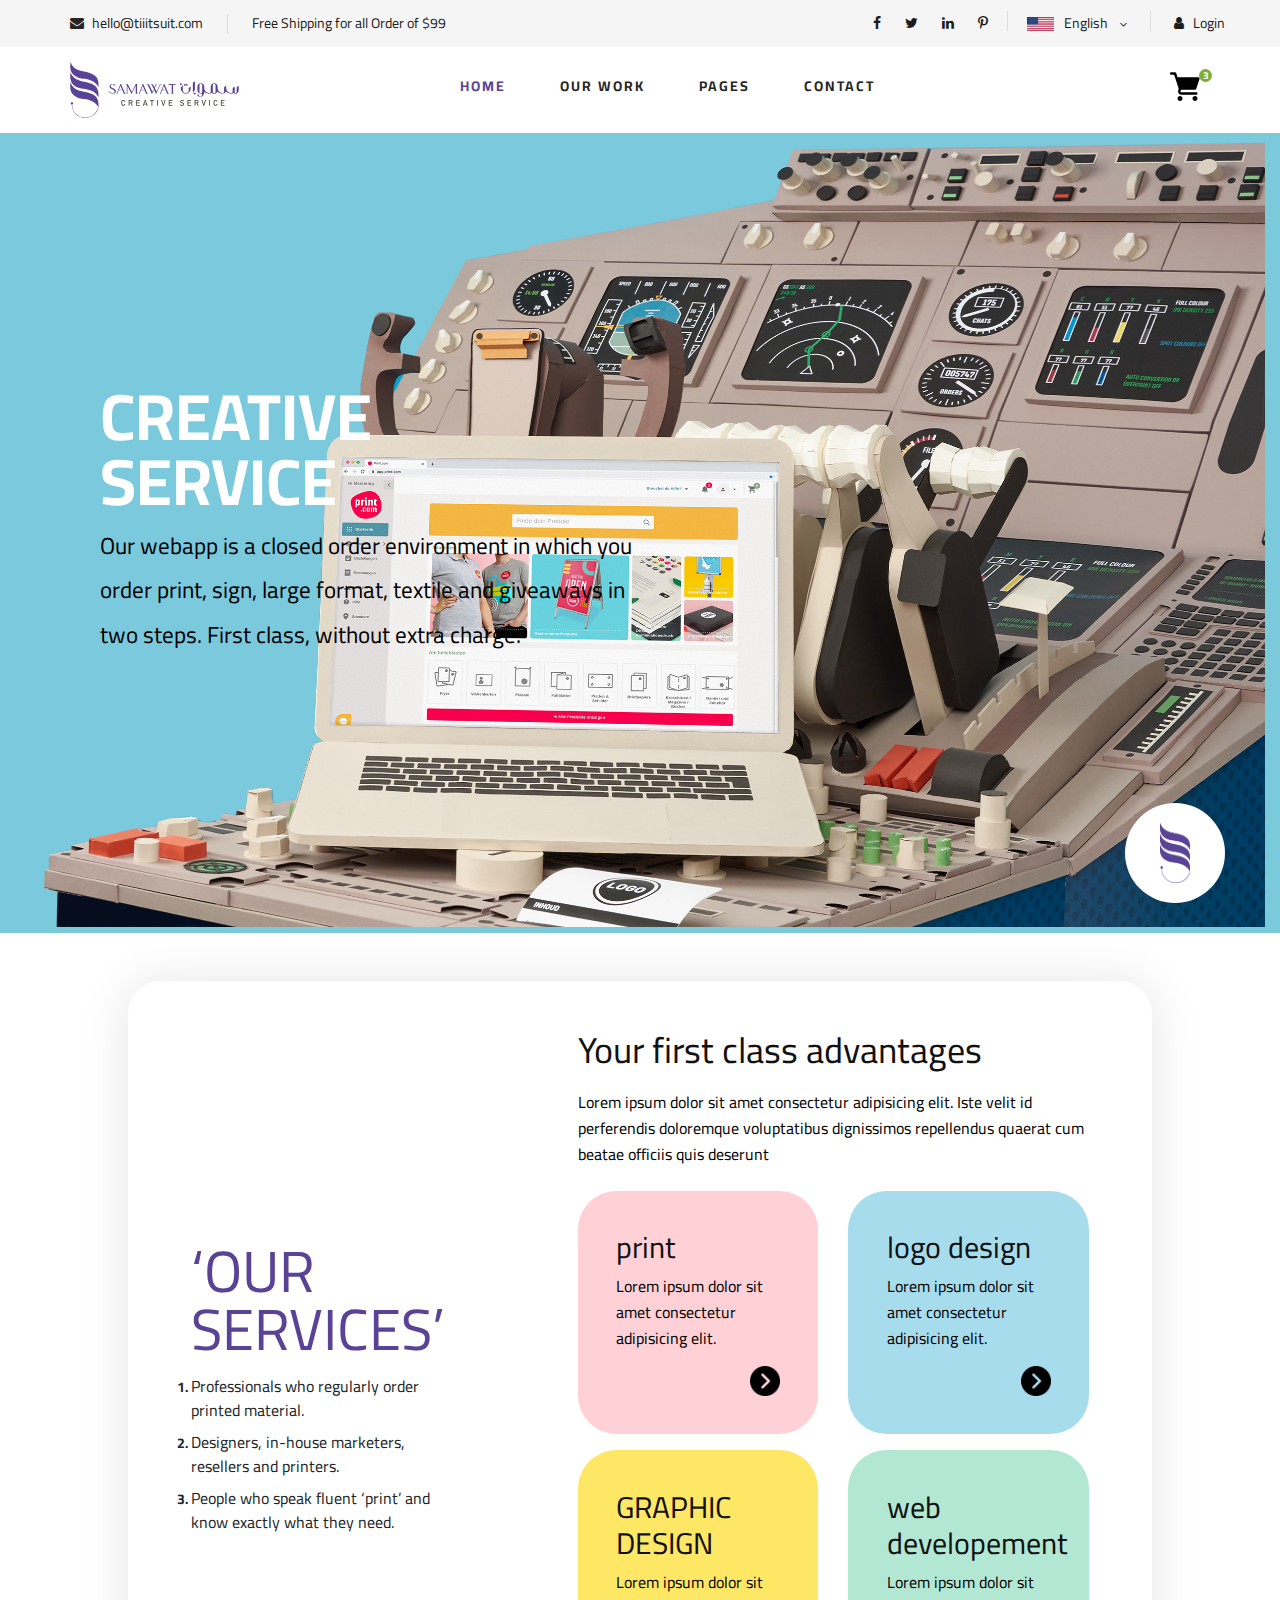
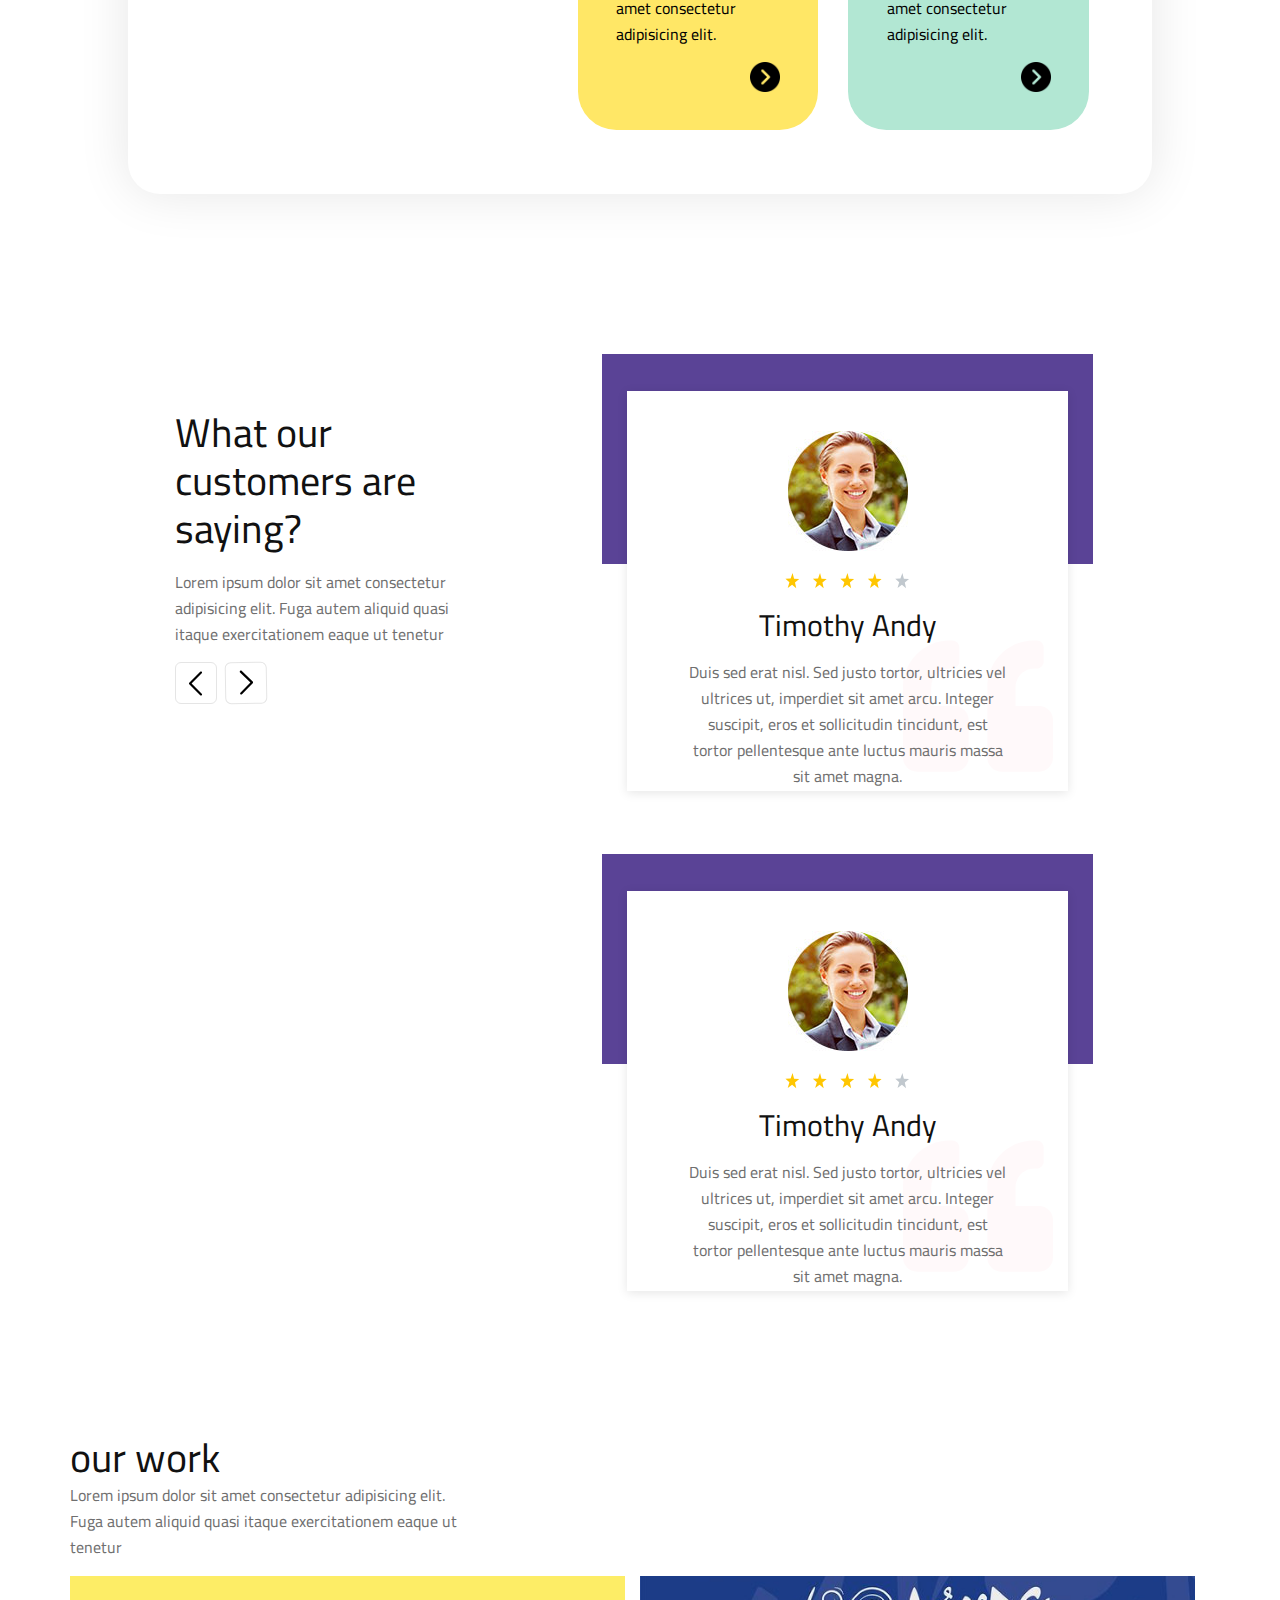
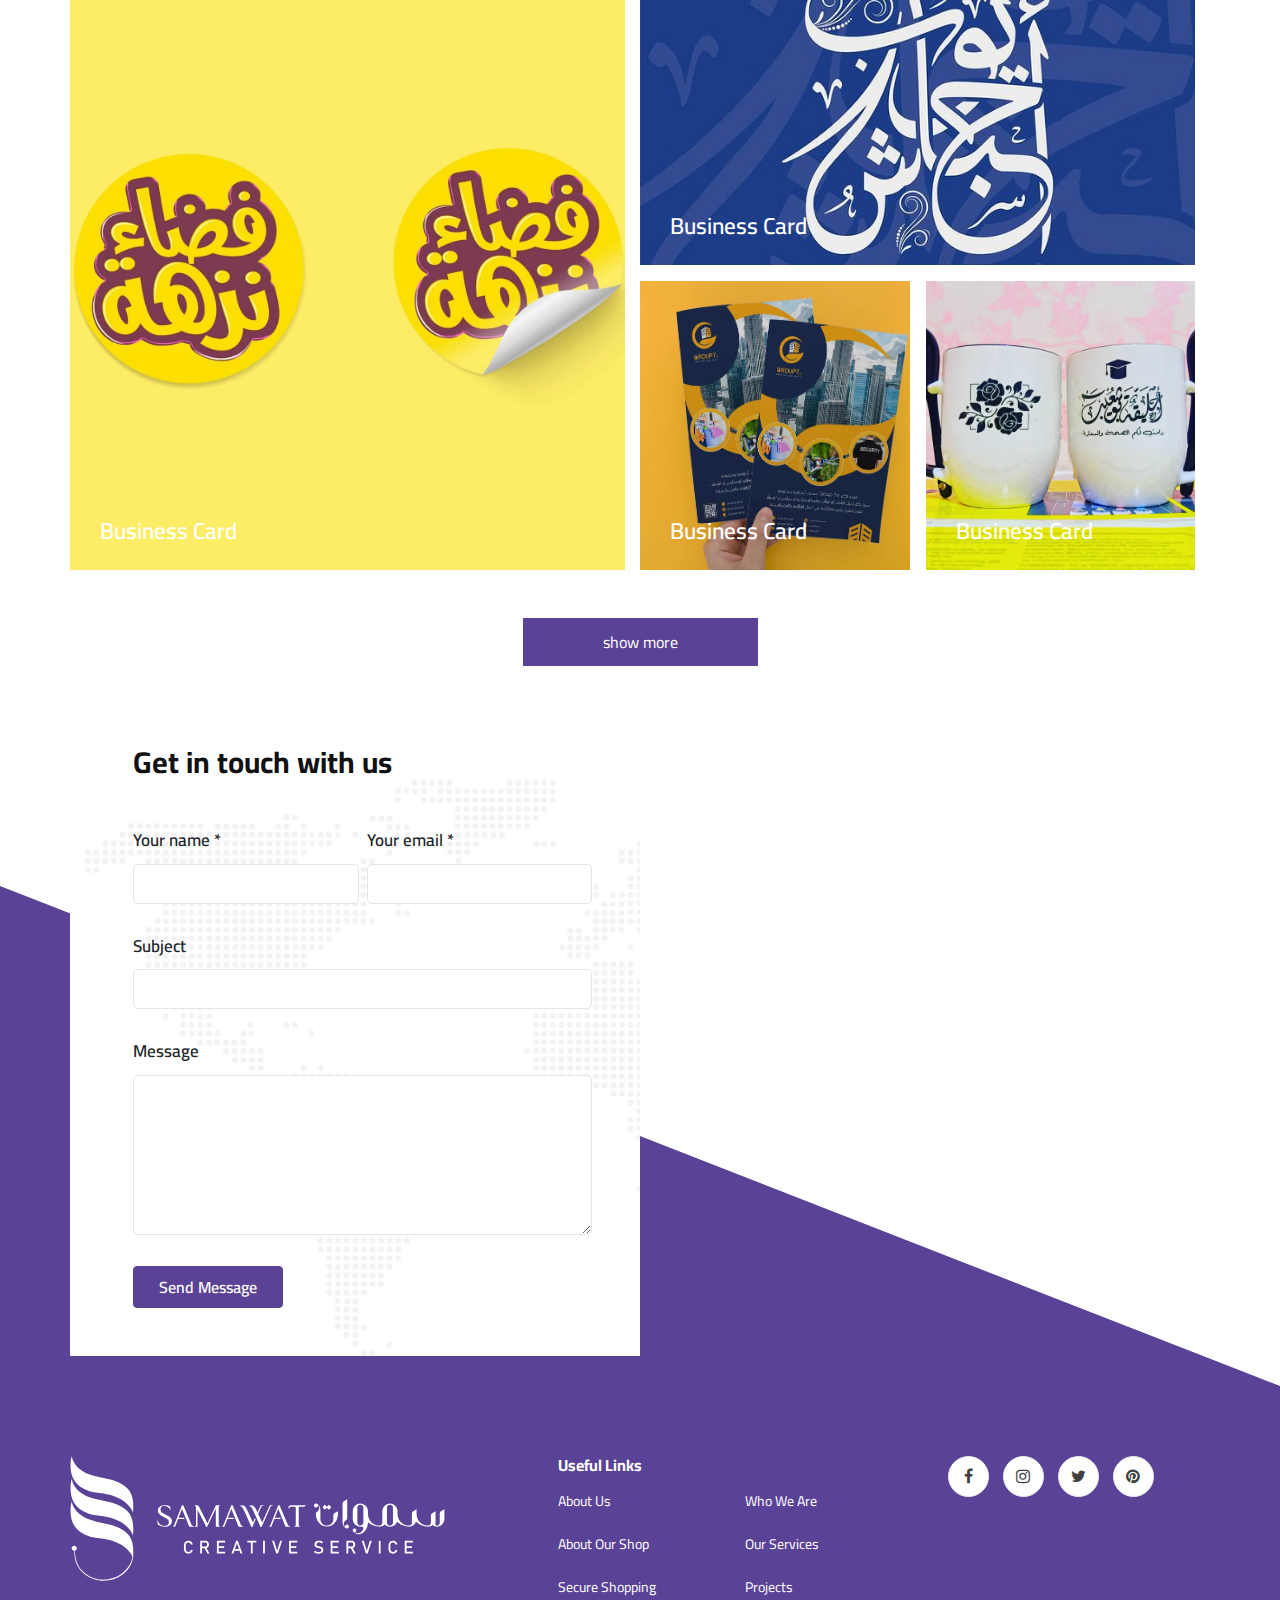
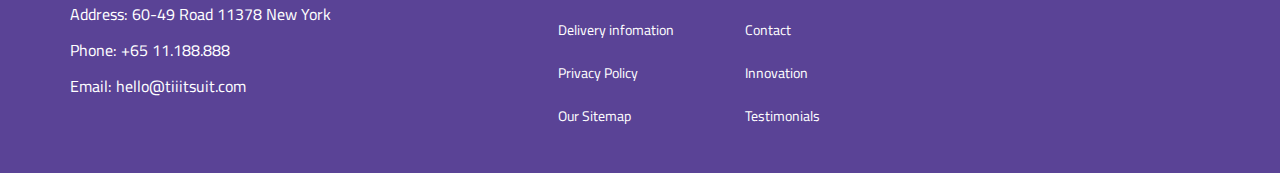
==== about-us.html @ 75eb69c7 "first commit" ====
<!DOCTYPE html>
<html lang="zxx">

<head>
    <meta charset="UTF-8">
    <meta name="description" content="Ogani Template">
    <meta name="keywords" content="Ogani, unica, creative, html">
    <meta name="viewport" content="width=device-width, initial-scale=1.0">
    <meta http-equiv="X-UA-Compatible" content="ie=edge">
    <title>Samawat</title>
    <link rel="shortcut icon" href="/img/logo/flaticon.svg" type="image/x-icon">
    <!-- Google Font -->
    <link href="https://fonts.googleapis.com/css2?family=Cairo:wght@200;300;400;600;900&display=swap" rel="stylesheet">
    <link rel="stylesheet" type="text/css" href="//cdn.jsdelivr.net/npm/slick-carousel@1.8.1/slick/slick.css"/>

    <!-- Css Styles -->
    <link rel="stylesheet" href="css/bootstrap.min.css" type="text/css">
    <link rel="stylesheet" href="css/font-awesome.min.css" type="text/css">
    <link rel="stylesheet" href="css/elegant-icons.css" type="text/css">
    <link rel="stylesheet" href="css/nice-select.css" type="text/css">
    <link rel="stylesheet" href="css/jquery-ui.min.css" type="text/css">
    <link rel="stylesheet" href="css/owl.carousel.min.css" type="text/css">
    <link rel="stylesheet" href="css/slicknav.min.css" type="text/css">
    <link rel="stylesheet" href="css/style.css" type="text/css">
    <link rel="stylesheet" href="css/services.css">
    <link rel="stylesheet" href="css/responsive.css" type="text/css">

    <style>
        .slider,
        *:before,
        *:after {
          margin: 0;
          padding: 0;
          box-sizing: inherit;
        }
        
        html {
          box-sizing: border-box;
        }
        
        
        
        .container-slider {
          position: relative;
          overflow: hidden;
          border-radius: 5rem;
        }
        @media only screen and (max-width: 1000px) {
          .container-slider {
            border-radius: 0;
          }
        }
        
        html {
            box-sizing: border-box;
        }

        .slider {
          display: flex;
          width: 500%;
          height: 55rem;
          transition: all 0.25s ease-in;
          transform: translateX(0);
        }

        @media only screen and (max-width: 1000px) {
          .slider {
            height: 100vh;
          }
        }

        .slider .box {
          height: 100%;
          width: 100%;
          display: grid;
          grid-template-columns: repeat(2, 1fr);
          align-items: center;
          overflow: hidden;
          position: relative;
        }

        @media only screen and (max-width: 650px) {
          .slider .box {
            grid-template-columns: 1fr;
            grid-template-rows: repeat(2, 1fr);
          }
        }

        .slider .box .bg {
          padding: 2rem;
          background-color: rgba(0, 0, 0, 0.2);
          width: 55%;
          transform: skewX(7deg);
          position: absolute;
          height: 100%;
          left: -10%;
          padding-left: 20rem;
          transform-origin: 0 100%;
        }

        @media only screen and (max-width: 800px) {
          .slider .box .bg {
            width: 65%;
          }
        }

        @media only screen and (max-width: 650px) {
          .slider .box .bg {
            width: 100%;
            left: 0;
            bottom: 0;
            height: 54%;
            transform: skewX(0deg);
          }
        }

        .slider .box .bg::before {
          content: "";
          width: 100%;
          height: 100%;
          position: absolute;
          left: 0;
          top: 0;
          background-color: inherit;
          pointer-events: none;
          transform: skewX(10deg);
        }

        @media only screen and (max-width: 650px) {
          .slider .box .bg::before {
            width: 120%;
            bottom: 0;
            transform: skewX(0deg);
          }
        }

        .slider .box .details {
          padding: 5rem;
          padding-left: 10rem;
          z-index: 100;
          grid-column: 1/span 1;
          grid-row: 1/-1;
        }

        .h2 {
            color: #fff;
        }

        @media only screen and (max-width: 650px) {
          .slider .box .details {
            grid-row: 2/span 1;
            grid-column: 1/-1;
            text-align: center;
            padding: 2rem;
            transform: translateY(-9rem);
          }
        }
        .slider .box .details h1 {
          font-size: 3.5rem;
          font-weight: 500;
          margin-bottom: 0.5rem;
        }
        .slider .box .details p {
          display: inline-block;
          font-size: 1.3rem;
          color: #b5b4b4;
          margin-bottom: 2rem;
          margin-right: 5rem;
        }
        @media only screen and (max-width: 800px) {
          .slider .box .details p {
            margin-right: 0;
          }
        }
        .slider .box .details button {
          padding: 1rem 3rem;
          color: #fff;
          border-radius: 2rem;
          outline: none;
          border: none;
          cursor: pointer;
          transition: all 0.3s ease;
        }
        .slider .box .details button:hover {
          opacity: 0.8;
        }
        .slider .box .details button:focus {
          outline: none;
          border: none;
        }
        .slider .box1 {
          background-color: #500033;
        }
        .slider .box1 .illustration .inner {
          background-color: #ff0077;
        }
        .slider .box1 .illustration .inner::after, .slider .box1 .illustration .inner::before {
          background-color: rgba(255, 0, 119, 0.4);
        }
        .slider .box1 button {
          background-color: #ff0077;
        }
        .slider .box2 {
          background-color: #000050;
        }
        .slider .box2 .illustration .inner {
          background-color: #0033ff;
        }
        .slider .box2 .illustration .inner::after, .slider .box2 .illustration .inner::before {
          background-color: rgba(0, 51, 255, 0.4);
        }
        .slider .box2 button {
          background-color: #0033ff;
        }
        .slider .box3 {
          background-color: #00501d;
        }
        .slider .box3 .illustration .inner {
          background-color: #00ff44;
        }
        .slider .box3 .illustration .inner::after, .slider .box3 .illustration .inner::before {
          background-color: rgba(0, 255, 68, 0.4);
        }
        .slider .box3 button {
          background-color: #00ff44;
        }
        .slider .box4 {
          background-color: #554d00;
        }
        .slider .box4 .illustration .inner {
          background-color: #ff4e00;
        }
        .slider .box4 .illustration .inner::after, .slider .box4 .illustration .inner::before {
          background-color: rgba(255, 78, 0, 0.4);
        }
        .slider .box4 button {
          background-color: #ff4e00;
        }
        .slider .box5 {
          background-color: #300050;
        }
        .slider .box5 .illustration .inner {
          background-color: #8000ff;
        }
        .slider .box5 .illustration .inner::after, .slider .box5 .illustration .inner::before {
          background-color: rgba(128, 0, 255, 0.4);
        }
        .slider .box5 button {
          background-color: #8000ff;
        }
        .slider .illustration {
          grid-column: 2/-1;
          grid-row: 1/-1;
          justify-self: center;
        }
        @media only screen and (max-width: 650px) {
          .slider .illustration {
            grid-row: 1/span 1;
            grid-column: 1/-1;
            display: flex;
            justify-content: center;
            align-items: center;
          }
        }
        .slider .illustration div {
          height: 25rem;
          width: 18rem;
          border-radius: 3rem;
          background-color: #ff0077;
          position: relative;
          transform: skewX(-10deg);
        }
        @media only screen and (max-width: 800px) {
          .slider .illustration div {
            height: 20rem;
            width: 15rem;
          }
        }
        .slider .illustration div::after, .slider .illustration div::before {
          content: "";
          position: absolute;
          height: 100%;
          width: 100%;
          border-radius: 3rem;
          top: 0;
          left: 0;
        }
        .slider .illustration div::after {
          transform: translate(4rem, -1rem);
        }
        .slider .illustration div::before {
          transform: translate(2rem, -2rem);
        }
        
        .prev,
        .next,
        .trail {
          z-index: 10000;
          position: absolute;
        }
        
        .prev,
        .next {
          width: 4rem;
          cursor: pointer;
          opacity: 0.2;
          transition: all 0.3s ease;
        }
        @media only screen and (max-width: 650px) {
          .prev,
        .next {
            display: none;
          }
        }
        .prev:hover,
        .next:hover {
          opacity: 1;
        }
        
        .prev {
          top: 50%;
          left: 2%;
          transform: translateY(-50%);
        }
        
        .next {
          top: 50%;
          right: 2%;
          transform: translateY(-50%);
        }
        
        .trail {
          bottom: 5%;
          left: 50%;
          transform: translateX(-50%);
          width: 60%;
          display: grid;
          grid-template-columns: repeat(5, 1fr);
          gap: 1rem;
          text-align: center;
          font-size: 1.5rem;
        }
        @media only screen and (max-width: 650px) {
          .trail {
            width: 90%;
            bottom: 13%;
          }
        }
        .trail div {
          padding: 2rem;
          border-top: 3px solid #fff;
          cursor: pointer;
          opacity: 0.3;
          transition: all 0.3s ease;
        }
        .trail div:hover {
          opacity: 0.6;
        }
        @media only screen and (max-width: 650px) {
          .trail div {
            padding: 1rem;
          }
        }
        
        .active {
          opacity: 1 !important;
        }
        
    </style>
</head>

<body id="body">
    <!-- Page Preloder -->
    <div id="preloder">
        <div class="loader"></div>
    </div>

    <div class="all-work p-5 text-center" id="all-work" style="display: none;">
        <div class="container">
            <div class="close-svg-work">
                <svg id="close" width="32" height="32" x="0" y="0" viewBox="0 0 311 311.07733" style="enable-background:new 0 0 512 512" xml:space="preserve" class=""><g><path xmlns="http://www.w3.org/2000/svg" d="m16.035156 311.078125c-4.097656 0-8.195312-1.558594-11.308594-4.695313-6.25-6.25-6.25-16.382812 0-22.632812l279.0625-279.0625c6.25-6.25 16.382813-6.25 22.632813 0s6.25 16.382812 0 22.636719l-279.058594 279.058593c-3.136719 3.117188-7.234375 4.695313-11.328125 4.695313zm0 0" fill="#fff" data-original="#fff"></path><path xmlns="http://www.w3.org/2000/svg" d="m295.117188 311.078125c-4.097657 0-8.191407-1.558594-11.308594-4.695313l-279.082032-279.058593c-6.25-6.253907-6.25-16.386719 0-22.636719s16.382813-6.25 22.636719 0l279.058594 279.0625c6.25 6.25 6.25 16.382812 0 22.632812-3.136719 3.117188-7.230469 4.695313-11.304687 4.695313zm0 0" fill="#fff" data-original="#fff"></path></g></svg>
            </div>
            <div class="my-4">
                <h2>our <span>work</span></h2>
            </div>
            <div class="row">
                <div class="col-sm-12 col-md-6 col-lg-4 mb-3">
                    <div class="position-relative col-item">
                        <div>
                            <h3>our work item</h3>
                        </div>
                        <img src="./img/img-1.jpeg" alt="">
                    </div>
                </div>
                <div class="col-sm-12 col-md-6 col-lg-4 mb-3">
                    <div class="position-relative col-item">
                        <div>
                            <h3>our work item</h3>
                        </div>
                        <img src="https://images.pexels.com/photos/6976605/pexels-photo-6976605.jpeg?auto=compress&cs=tinysrgb&dpr=2&h=750&w=1260" alt="">
                    </div>
                </div>
                <div class="col-sm-12 col-md-6 col-lg-4 mb-3">
                    <div class="position-relative col-item">
                        <div>
                            <h3>our work item</h3>
                        </div>
                        <img src="./img/img-4.jpg" alt="">
                    </div>
                </div>
                <div class="col-sm-12 col-md-6 col-lg-4 mb-3">
                    <div class="position-relative col-item">
                        <div>
                            <h3>our work item</h3>
                        </div>
                        <img src="./img/img-5.jpg" alt="">
                    </div>
                </div>
                <div class="col-sm-12 col-md-6 col-lg-4 mb-3">
                    <div class="position-relative col-item">
                        <div>
                            <h3>our work item</h3>
                        </div>
                        <img src="./img/img-1.jpeg" alt="">
                    </div>
                </div>
                <div class="col-sm-12 col-md-6 col-lg-4 mb-3">
                    <div class="position-relative col-item">
                        <div>
                            <h3>our work item</h3>
                        </div>
                        <img src="./img/img-1.jpeg" alt="">
                    </div>
                </div>
            </div>
        </div>
    </div>

    <!-- Humberger Begin -->
    <div class="humberger__menu__overlay"></div>
    <div class="humberger__menu__wrapper">
        <div class="humberger__menu__logo">
            <a href="#"><img src="img/logo/Untitled-1ds-08.svg" alt=""></a>
        </div>
        <div class="humberger__menu__widget">
            <div class="header__top__right__language">
                <img src="img/language.png" alt="">
                <div>Arabic</div>
                <span class="arrow_carrot-down"></span>
                <ul>
                    <li><a href="#">Spanis</a></li>
                    <li><a href="#">English</a></li>
                    <li><a href="#">Arabic</a></li>
                </ul>
            </div>
        </div>
        <nav class="humberger__menu__nav mobile-menu">
            <ul>
                <li class="active"><a href="./index.html">Home</a></li>
                <li><a href="./our-work.html">our work</a></li>
                <li><a href="#">Pages</a>
                    <ul class="header__menu__dropdown">
                        <li><a href="./shop-details.html">Shop Details</a></li>
                        <li><a href="./shoping-cart.html">Shoping Cart</a></li>
                        <li><a href="./checkout.html">Check Out</a></li>
                    </ul>
                </li>
                <li><a href="./contact.html">Contact</a></li>
            </ul>
        </nav>
        <div id="mobile-menu-wrap"></div>
        <div class="header__top__right__social">
            <a href="#"><i class="fa fa-facebook"></i></a>
            <a href="#"><i class="fa fa-twitter"></i></a>
            <a href="#"><i class="fa fa-linkedin"></i></a>
            <a href="#"><i class="fa fa-pinterest-p"></i></a>
        </div>
        <div class="humberger__menu__contact">
            <ul>
                <li><i class="fa fa-envelope"></i> hello@tiiitsuit.com</li>
                <li>Free Shipping for all Order of $99</li>
            </ul>
        </div>
    </div>
    <!-- Humberger End -->

    <!-- Header Section Begin -->
    <header class="header">
        <div class="header__top">
            <div class="container">
                <div class="row">
                    <div class="col-lg-6">
                        <div class="header__top__left">
                            <ul>
                                <li><i class="fa fa-envelope"></i> hello@tiiitsuit.com</li>
                                <li>Free Shipping for all Order of $99</li>
                            </ul>
                        </div>
                    </div>
                    <div class="col-lg-6">
                        <div class="header__top__right">
                            <div class="header__top__right__social">
                                <a href="#"><i class="fa fa-facebook"></i></a>
                                <a href="#"><i class="fa fa-twitter"></i></a>
                                <a href="#"><i class="fa fa-linkedin"></i></a>
                                <a href="#"><i class="fa fa-pinterest-p"></i></a>
                            </div>
                            <div class="header__top__right__language">
                                <img src="img/language.png" alt="">
                                <div>English</div>
                                <span class="arrow_carrot-down"></span>
                                <ul>
                                    <li><a href="#">Spanis</a></li>
                                    <li><a href="#">English</a></li>
                                </ul>
                            </div>
                            <div class="header__top__right__auth">
                                <a href="#"><i class="fa fa-user"></i> Login</a>
                            </div>
                        </div>
                    </div>
                </div>
            </div>
        </div>
        <div class="container">
            <div class="row">
                <div class="col-lg-4">
                    <div class="header__logo">
                        <a href="./index.html"><img src="img/logo/g10.svg" alt=""></a>
                    </div>
                </div>
                <div class="col-lg-6">
                    <nav class="header__menu">
                        <ul>
                            <li class="active"><a href="./index.html">Home</a></li>
                            <li><a href="./our-work.html">Our work</a></li>
                            <li><a href="#">Pages</a>
                                <ul class="header__menu__dropdown">
                                    <li><a href="./shop-details.html">Shop Details</a></li>
                                    <li><a href="./shoping-cart.html">Shoping Cart</a></li>
                                    <li><a href="./checkout.html">Check Out</a></li>
                                </ul>
                            </li>
                            <li><a href="./contact.html">Contact</a></li>
                        </ul>
                    </nav>
                </div>
                <div class="col-lg-2 h-cart">
                    <div class="header__cart">
                        <ul>
                            <li>
                                <a href="#">
                                    <svg xmlns="http://www.w3.org/2000/svg" version="1.1" xmlns:xlink="http://www.w3.org/1999/xlink" xmlns:svgjs="http://svgjs.com/svgjs" width="30" height="30" x="0" y="0" viewBox="0 0 24 24" style="enable-background:new 0 0 512 512" xml:space="preserve" class=""><g><path xmlns="http://www.w3.org/2000/svg" d="m1 1c-.55228475 0-1 .44771525-1 1s.44771525 1 1 1h1.7792969a.69367162.69367162 35.784145 0 1 .65808707.47435058l3.2969911 9.8928369c.14641172.43923517.16502704.91215746.05273437 1.3613281l-.27148437 1.0878906c-.39834445 1.5933778.84195876 3.1835938 2.484375 3.1835938h12c.55228475 0 1-.44771525 1-1s-.44771525-1-1-1h-12c-.38938619 0-.6393619-.31950554-.54492188-.69726562l.20473297-.81770594a.64062109.64062109 142.02823 0 1 .6214389-.48502844h10.71875c.43057012.00022511.81295428-.27515444.94921875-.68359375l2.6660156-8c.21596464-.64778704-.26638007-1.3167178-.94921876-1.3164062h-16.111328a.69371294.69371294 35.782526 0 1 -.65811388-.47434165l-.94735487-2.8420646c-.13626447-.40843931-.51864863-.68381886-.94921875-.68359375zm7 19c-1.1045695 0-2 .8954305-2 2s.8954305 2 2 2 2-.8954305 2-2-.8954305-2-2-2zm12 0c-1.1045695 0-2 .8954305-2 2s.8954305 2 2 2 2-.8954305 2-2-.8954305-2-2-2z" solid-color="rgb(0,0,0)" font-feature-settings="normal" font-variant-alternates="normal" font-variant-caps="normal" font-variant-east-asian="normal" font-variant-ligatures="normal" font-variant-numeric="normal" font-variant-position="normal" font-variation-settings="normal" inline-size="0" isolation="auto" mix-blend-mode="normal" paint-order="fill markers stroke" shape-margin="0" shape-padding="0" text-decoration-color="rgb(0,0,0)" text-decoration-line="none" text-decoration-style="solid" text-indent="0" text-orientation="mixed" text-transform="none" white-space="normal" fill="#000000" data-original="#000000" class=""></path></g></svg>
                                    <span>3</span>
                                </a>
                            </li>
                        </ul>
                    </div>
                </div>
            </div>
            <div class="humberger__open">
                <i class="fa fa-bars"></i>
            </div>
        </div>
    </header>
    <!-- Header Section End -->

    <!-- Hero Section Begin -->
    <section class="hero">
        <div class="h-c">
                <div class="row">
                    <div class="col-lg-12">
                        <div class="hero__item set-bg" data-setbg="img/webapp-cockpit-01-3000px-3.jpeg">
                            <div class="container" style="height: 100%;">
                                <div class="row">
                                    <div class="col-6">
                                        <div class="creative-service">
                                            <div></div>
                                            <div class="hero__text">
                                                <h2 class="h2-title">CREATIVE <br>SERVICE</h2>
                                                <p>
                                                    Our webapp is a closed order environment in which you order print,
                                                    sign, large format, textile and giveaways in two steps. First class,
                                                    without extra charge.
                                                </p>
                                            </div>
                                            <div></div>
                                        </div>
                                    </div>
                                    <div class="col-6 position-relative">
                                        <div class="logo-to-border position-absolute">
                                            <img src="./img/g10.png" alt=".">
                                        </div>
                                    </div>
                                </div>
                            </div>
                        </div>
                    </div>
                </div>
    
        </div>
    </section>
    <!-- Hero Section End -->

    <section class="my-5">
        <div class="con-box p-5">
            <div class="container">
                <div class="row">
                    <div class="col-sm-12 col-lg-5 col-pad">
                        <div class="d-flex flex-column justify-content-between align-items-center" style="height: 100%;">
                            <div></div>
                            <div>
                                <div class="mb-3">
                                    <span class="rules">
                                        ‘our services’
                                    </span>
                                </div>
                                <div class="w-75">
                                    <ol>
                                        <li class="mb-2">
                                            Professionals who regularly order printed material.
                                        </li>
                                        <li  class="mb-2">
                                            Designers, in-house marketers, resellers and printers.
                                        </li>
                                        <li>
                                            People who speak fluent ‘print’ and know exactly what they need.
                                        </li>
                                    </ol>
                                </div>
                            </div>
                            <div></div>
                        </div>
                    </div>
                    <div class="col-sm-12  col-lg-7 col-pad">
                        <div>
                            <div class="mb-4">
                                <h2 class="mb-3">
                                    Your first class advantages
                                </h2>
                                <p>
                                    Lorem ipsum dolor sit amet consectetur adipisicing elit. Iste velit id perferendis
                                    doloremque voluptatibus dignissimos repellendus quaerat cum beatae officiis quis deserunt 
                                </p>
                            </div>
                            <div>
                                <div>
                                    <div class="row">
                                        <div class="col-sm-12 col-md-6 col-lg-6 mb-3 col-pad">
                                            <a class="item item-1" href="#">
                                                <div>
                                                    <h3 class="mb-2">
                                                        print
                                                    </h3>
                                                    <p>
                                                        Lorem ipsum dolor sit amet consectetur adipisicing elit.
                                                    </p>
                                                </div>
                                                <div class="text-right">
                                                    <img src="./img/next.png" alt="next" class="next-service">
                                                </div>
                                            </a>
                                        </div>
                                        <div class="col-sm-12 col-md-6 col-lg-6 mb-3 col-pad">
                                            <a class="item item-2" href="#">
                                                <div>
                                                    <h3 class="mb-2">
                                                        logo design
                                                    </h3>
                                                    <p>
                                                        Lorem ipsum dolor sit amet consectetur adipisicing elit.
                                                    </p>
                                                </div>
                                                <div class="text-right">
                                                    <img src="./img/next.png" alt="next" class="next-service">
                                                </div>
                                            </a>
                                        </div>
                                        <div class="col-sm-12 col-md-6 col-lg-6 mb-3 col-pad">
                                            <a class="item item-3" href="#">
                                                <div>
                                                    <h3 class="mb-2">
                                                        GRAPHIC DESIGN
                                                    </h3>
                                                    <p>
                                                        Lorem ipsum dolor sit amet consectetur adipisicing elit.
                                                    </p>
                                                </div>
                                                <div class="text-right">
                                                    <img src="./img/next.png" alt="next" class="next-service">
                                                </div>
                                            </a>
                                        </div>
                                        <div class="col-sm-12 col-md-6 col-lg-6 mb-3 col-pad">
                                            <a class="item item-4" href="#">
                                                <div>
                                                    <h3 class="mb-2">
                                                        web developement
                                                    </h3>
                                                    <p>
                                                        Lorem ipsum dolor sit amet consectetur adipisicing elit.
                                                    </p>
                                                </div>
                                                <div class="text-right">
                                                    <img src="./img/next.png" alt="next" class="next-service">
                                                </div>
                                            </a>
                                        </div>
                                    </div>
                                </div>
                            </div>
                        </div>
                    </div>
                </div>
            </div>
        </div>
    </section>

    <section class="customers">
       <div class="container">
            <div class="row">
                <div class="col-sm-12 col-lg-5 col-left-cust">
                    <div class="customers-left">
                         <div>
                             <h3 class="mb-3">What our customers are saying?</h3>
                             <p>
                                 Lorem ipsum dolor sit amet consectetur adipisicing elit. Fuga autem aliquid quasi itaque exercitationem eaque ut tenetur
                             </p>
                         </div>
                         <div>
                             <ul class="d-flex list-of-arrows">
                                 <li class="prev-arrow mr-2">
                                     <svg class="svg-arrow" width="35" height="35" x="0" y="0" viewBox="0 0 128 128" style="enable-background:new 0 0 512 512" xml:space="preserve" class=""><g><path xmlns="http://www.w3.org/2000/svg" id="Down_Arrow_3_" d="m64 88c-1.023 0-2.047-.391-2.828-1.172l-40-40c-1.563-1.563-1.563-4.094 0-5.656s4.094-1.563 5.656 0l37.172 37.172 37.172-37.172c1.563-1.563 4.094-1.563 5.656 0s1.563 4.094 0 5.656l-40 40c-.781.781-1.805 1.172-2.828 1.172z"></path></g></svg>
                                 </li>
                                 <li class="next-arrow">
                                     <svg class="svg-arrow" width="35" height="35" x="0" y="0" viewBox="0 0 128 128" style="enable-background:new 0 0 512 512" xml:space="preserve" class=""><g><path xmlns="http://www.w3.org/2000/svg" id="Down_Arrow_3_" d="m64 88c-1.023 0-2.047-.391-2.828-1.172l-40-40c-1.563-1.563-1.563-4.094 0-5.656s4.094-1.563 5.656 0l37.172 37.172 37.172-37.172c1.563-1.563 4.094-1.563 5.656 0s1.563 4.094 0 5.656l-40 40c-.781.781-1.805 1.172-2.828 1.172z"></path></g></svg>
                                 </li>
                             </ul>
                         </div>
                    </div>
                </div>
                <div class="col-sm-12 col-lg-7">
                    <div class="single-item">
                        <div class="customers-right position-relative">
                            <div class="text-center">
                                <div class="mb-3">
                                    <img src="img/testimonial-3.jpeg" class="mx-auto" alt="">
                                </div>
                                <div class="mb-3">
                                    <img src="/img/media/rate.svg" class="mx-auto" alt="">
                                </div>
                                <div class="mb-3">
                                    <h3>Timothy Andy</h3>
                                </div>
                                <div>
                                    <p>
                                        Duis sed erat nisl. Sed justo tortor, ultricies vel ultrices ut, imperdiet sit amet arcu. Integer suscipit, eros et sollicitudin tincidunt, est tortor pellentesque ante luctus mauris massa sit amet magna.
                                    </p>
                                </div>
                                <div class="quote">
                                    <img src="img/fa-solid_quote-left.svg" alt="">
                                </div>
                            </div>
                        </div>
                        <div class="customers-right position-relative">
                            <div class="text-center">
                                <div class="mb-3">
                                    <img src="img/testimonial-3.jpeg" class="mx-auto" alt="">
                                </div>
                                <div class="mb-3">
                                    <img src="/img/media/rate.svg" class="mx-auto" alt="">
                                </div>
                                <div class="mb-3">
                                    <h3>Timothy Andy</h3>
                                </div>
                                <div>
                                    <p>
                                        Duis sed erat nisl. Sed justo tortor, ultricies vel ultrices ut, imperdiet sit amet arcu. Integer suscipit, eros et sollicitudin tincidunt, est tortor pellentesque ante luctus mauris massa sit amet magna.
                                    </p>
                                </div>
                                <div class="quote">
                                    <img src="img/fa-solid_quote-left.svg" alt="">
                                </div>
                            </div>
                        </div>
                    </div>
                </div>
            </div>
       </div>
    </section>
    <!-- Banner End -->

    <section class="container our-work">
        <div class="mb-3 our-work-head">
            <h2>our work</h2>
            <p>
                Lorem ipsum dolor sit amet consectetur adipisicing elit. Fuga autem aliquid quasi itaque exercitationem eaque ut tenetur
            </p>
        </div>
        <div>
            <div class="row img-grid">
                <div class="col-sm-12 col-md-6 mobile-mb-3">
                    <div class="position-relative" style="height: 100%;">
                        <img src="/img/img-4.jpg" alt="">
                        <h6>Business Card</h6>
                    </div>
                </div>
                <div class="col-sm-12 col-md-6">
                    <div class="two-div-owr-work">
                        <div class="mb-3 position-relative">
                            <img src="/img/img-2.jpeg" alt="">
                            <h6>Business Card</h6>
                        </div>
                        <div>
                            <div class="cont-bottom-img">
                                <div class="mr-3 position-relative">
                                    <img src="/img/img-3.jpg" alt="">
                                    <h6>Business Card</h6>
                                </div>
                                <div class="position-relative">
                                    <img src="/img/img-1.jpeg" alt="">
                                    <h6>Business Card</h6>
                                </div>
                            </div>
                        </div>
                    </div>
                </div>
            </div>
        </div>
        <div class="text-center my-5">
            <button class="show-more" id="open">show more</button>
        </div>
    </section>

    <section class="contact-us">
        <div class="container" style="padding: 30px;">
            <div class="row">
                <div class="col-sm-12 col-lg-6" style="background-color: #fff;">
                    <div class="px-5">
                        <h2>Get in touch with us</h2>
                    </div>
                    <div class="bg-map">
                        <div class="p-5">
                            <form action="#">
                                <div class="d-flex">
                                    <div class="w-100">
                                        <label for="">Your name *</label>
                                        <input type="text">
                                    </div>
                                    <div class="w-100 ml-2">
                                        <label for="">Your email *</label>
                                        <input type="text">
                                    </div>
                                </div>
                                <div>
                                    <label for="">Subject</label>
                                    <input type="text">
                                </div>
                                <div>
                                    <label for="">Message</label>
                                    <textarea name="" id="" cols="30" rows="6"></textarea>
                                </div>
                                <div>
                                    <button type="submit" class="send-msg">Send Message</button>
                                </div>
                            </form>
                        </div>
                    </div>
                </div>
                <div class="col-sm-12 col-lg-6 pl-0 iframe-div">
                    <iframe src="https://www.google.com/maps/embed?pb=!1m18!1m12!1m3!1d3323.592390763073!2d-7.591943348563529!3d33.5899309806397!2m3!1f0!2f0!3f0!3m2!1i1024!2i768!4f13.1!3m3!1m2!1s0xda7cd6b206a73a3%3A0xe2d967c08730d045!2sCasa%20Voyageurs!5e0!3m2!1sen!2sma!4v1642689075514!5m2!1sen!2sma" width="600" height="450" style="border:0;" allowfullscreen="" loading="lazy"></iframe>
                </div>
            </div>
        </div>
    </section>
    <!-- Footer Section Begin -->
    <footer class="footer spad">
        <div class="container">
            <div class="row">
                <div class="col-lg-4 col-md-6 col-sm-6">
                    <div class="footer__about">
                        <div class="footer__about__logo">
                            <a href="./index.html"><img src="img/logo/g10-white.svg" alt=""></a>
                        </div>
                        <ul>
                            <li>Address: 60-49 Road 11378 New York</li>
                            <li>Phone: +65 11.188.888</li>
                            <li>Email: hello@tiiitsuit.com</li>
                        </ul>
                    </div>
                </div>
                <div class="col-lg-4 col-md-6 col-sm-6 offset-lg-1">
                    <div class="footer__widget">
                        <h6>Useful Links</h6>
                        <ul>
                            <li><a href="#">About Us</a></li>
                            <li><a href="#">About Our Shop</a></li>
                            <li><a href="#">Secure Shopping</a></li>
                            <li><a href="#">Delivery infomation</a></li>
                            <li><a href="#">Privacy Policy</a></li>
                            <li><a href="#">Our Sitemap</a></li>
                        </ul>
                        <ul>
                            <li><a href="#">Who We Are</a></li>
                            <li><a href="#">Our Services</a></li>
                            <li><a href="#">Projects</a></li>
                            <li><a href="#">Contact</a></li>
                            <li><a href="#">Innovation</a></li>
                            <li><a href="#">Testimonials</a></li>
                        </ul>
                    </div>
                </div>
                <div class="col-lg-3 col-md-12">
                    <div class="footer__widget">
                        <div class="footer__widget__social">
                            <a href="#"><i class="fa fa-facebook"></i></a>
                            <a href="#"><i class="fa fa-instagram"></i></a>
                            <a href="#"><i class="fa fa-twitter"></i></a>
                            <a href="#"><i class="fa fa-pinterest"></i></a>
                        </div>
                    </div>
                </div>
            </div>
        </div>
    </footer>
    <!-- Footer Section End -->

    <!-- Js Plugins -->
    <script src="js/jquery-3.3.1.min.js"></script>
    <script src="js/bootstrap.min.js"></script>
    <script src="js/jquery.nice-select.min.js"></script>
    <script src="js/jquery-ui.min.js"></script>
    <script src="js/jquery.slicknav.js"></script>
    <script src="js/mixitup.min.js"></script>
    <script src="js/owl.carousel.min.js"></script>
    <script src="js/main.js"></script>
    <script type="text/javascript" src="//cdn.jsdelivr.net/npm/slick-carousel@1.8.1/slick/slick.min.js"></script>
    <script src="https://cdnjs.cloudflare.com/ajax/libs/gsap/3.9.1/gsap.min.js" integrity="sha512-H6cPm97FAsgIKmlBA4s774vqoN24V5gSQL4yBTDOY2su2DeXZVhQPxFK4P6GPdnZqM9fg1G3cMv5wD7e6cFLZQ==" crossorigin="anonymous" referrerpolicy="no-referrer"></script>
    <script>
        $(".single-item").slick({
            prevArrow: $('.prev-arrow'),
            nextArrow: $('.next-arrow')
        });
    </script>
    <script>
        const allWork = document.getElementById('all-work');
        const open = document.getElementById('open');
        const close = document.getElementById('close');
        const body = document.getElementById('body');
        open.addEventListener('click', ()=> {
            allWork.style.display = "block"
            body.style.overflow = "hidden"
        })

        close.addEventListener('click', ()=> {
            allWork.style.display = "none"
            body.style.overflow = "auto"
        })
    </script>
</body>

</html>
---- css/elegant-icons.css ----
@font-face {
	font-family: 'ElegantIcons';
	src:url('../fonts/ElegantIcons.eot');
	src:url('../fonts/ElegantIcons.eot?#iefix') format('embedded-opentype'),
		url('../fonts/ElegantIcons.woff') format('woff'),
		url('../fonts/ElegantIcons.ttf') format('truetype'),
		url('../fonts/ElegantIcons.svg#ElegantIcons') format('svg');
	font-weight: normal;
	font-style: normal;
}

/* Use the following CSS code if you want to use data attributes for inserting your icons */
[data-icon]:before {
	font-family: 'ElegantIcons';
	content: attr(data-icon);
	speak: none;
	font-weight: normal;
	font-variant: normal;
	text-transform: none;
	line-height: 1;
	-webkit-font-smoothing: antialiased;
	-moz-osx-font-smoothing: grayscale;
}

/* Use the following CSS code if you want to have a class per icon */
/*
Instead of a list of all class selectors,
you can use the generic selector below, but it's slower:
[class*="your-class-prefix"] {
*/
.arrow_up, .arrow_down, .arrow_left, .arrow_right, .arrow_left-up, .arrow_right-up, .arrow_right-down, .arrow_left-down, .arrow-up-down, .arrow_up-down_alt, .arrow_left-right_alt, .arrow_left-right, .arrow_expand_alt2, .arrow_expand_alt, .arrow_condense, .arrow_expand, .arrow_move, .arrow_carrot-up, .arrow_carrot-down, .arrow_carrot-left, .arrow_carrot-right, .arrow_carrot-2up, .arrow_carrot-2down, .arrow_carrot-2left, .arrow_carrot-2right, .arrow_carrot-up_alt2, .arrow_carrot-down_alt2, .arrow_carrot-left_alt2, .arrow_carrot-right_alt2, .arrow_carrot-2up_alt2, .arrow_carrot-2down_alt2, .arrow_carrot-2left_alt2, .arrow_carrot-2right_alt2, .arrow_triangle-up, .arrow_triangle-down, .arrow_triangle-left, .arrow_triangle-right, .arrow_triangle-up_alt2, .arrow_triangle-down_alt2, .arrow_triangle-left_alt2, .arrow_triangle-right_alt2, .arrow_back, .icon_minus-06, .icon_plus, .icon_close, .icon_check, .icon_minus_alt2, .icon_plus_alt2, .icon_close_alt2, .icon_check_alt2, .icon_zoom-out_alt, .icon_zoom-in_alt, .icon_search, .icon_box-empty, .icon_box-selected, .icon_minus-box, .icon_plus-box, .icon_box-checked, .icon_circle-empty, .icon_circle-slelected, .icon_stop_alt2, .icon_stop, .icon_pause_alt2, .icon_pause, .icon_menu, .icon_menu-square_alt2, .icon_menu-circle_alt2, .icon_ul, .icon_ol, .icon_adjust-horiz, .icon_adjust-vert, .icon_document_alt, .icon_documents_alt, .icon_pencil, .icon_pencil-edit_alt, .icon_pencil-edit, .icon_folder-alt, .icon_folder-open_alt, .icon_folder-add_alt, .icon_info_alt, .icon_error-oct_alt, .icon_error-circle_alt, .icon_error-triangle_alt, .icon_question_alt2, .icon_question, .icon_comment_alt, .icon_chat_alt, .icon_vol-mute_alt, .icon_volume-low_alt, .icon_volume-high_alt, .icon_quotations, .icon_quotations_alt2, .icon_clock_alt, .icon_lock_alt, .icon_lock-open_alt, .icon_key_alt, .icon_cloud_alt, .icon_cloud-upload_alt, .icon_cloud-download_alt, .icon_image, .icon_images, .icon_lightbulb_alt, .icon_gift_alt, .icon_house_alt, .icon_genius, .icon_mobile, .icon_tablet, .icon_laptop, .icon_desktop, .icon_camera_alt, .icon_mail_alt, .icon_cone_alt, .icon_ribbon_alt, .icon_bag_alt, .icon_creditcard, .icon_cart_alt, .icon_paperclip, .icon_tag_alt, .icon_tags_alt, .icon_trash_alt, .icon_cursor_alt, .icon_mic_alt, .icon_compass_alt, .icon_pin_alt, .icon_pushpin_alt, .icon_map_alt, .icon_drawer_alt, .icon_toolbox_alt, .icon_book_alt, .icon_calendar, .icon_film, .icon_table, .icon_contacts_alt, .icon_headphones, .icon_lifesaver, .icon_piechart, .icon_refresh, .icon_link_alt, .icon_link, .icon_loading, .icon_blocked, .icon_archive_alt, .icon_heart_alt, .icon_star_alt, .icon_star-half_alt, .icon_star, .icon_star-half, .icon_tools, .icon_tool, .icon_cog, .icon_cogs, .arrow_up_alt, .arrow_down_alt, .arrow_left_alt, .arrow_right_alt, .arrow_left-up_alt, .arrow_right-up_alt, .arrow_right-down_alt, .arrow_left-down_alt, .arrow_condense_alt, .arrow_expand_alt3, .arrow_carrot_up_alt, .arrow_carrot-down_alt, .arrow_carrot-left_alt, .arrow_carrot-right_alt, .arrow_carrot-2up_alt, .arrow_carrot-2dwnn_alt, .arrow_carrot-2left_alt, .arrow_carrot-2right_alt, .arrow_triangle-up_alt, .arrow_triangle-down_alt, .arrow_triangle-left_alt, .arrow_triangle-right_alt, .icon_minus_alt, .icon_plus_alt, .icon_close_alt, .icon_check_alt, .icon_zoom-out, .icon_zoom-in, .icon_stop_alt, .icon_menu-square_alt, .icon_menu-circle_alt, .icon_document, .icon_documents, .icon_pencil_alt, .icon_folder, .icon_folder-open, .icon_folder-add, .icon_folder_upload, .icon_folder_download, .icon_info, .icon_error-circle, .icon_error-oct, .icon_error-triangle, .icon_question_alt, .icon_comment, .icon_chat, .icon_vol-mute, .icon_volume-low, .icon_volume-high, .icon_quotations_alt, .icon_clock, .icon_lock, .icon_lock-open, .icon_key, .icon_cloud, .icon_cloud-upload, .icon_cloud-download, .icon_lightbulb, .icon_gift, .icon_house, .icon_camera, .icon_mail, .icon_cone, .icon_ribbon, .icon_bag, .icon_cart, .icon_tag, .icon_tags, .icon_trash, .icon_cursor, .icon_mic, .icon_compass, .icon_pin, .icon_pushpin, .icon_map, .icon_drawer, .icon_toolbox, .icon_book, .icon_contacts, .icon_archive, .icon_heart, .icon_profile, .icon_group, .icon_grid-2x2, .icon_grid-3x3, .icon_music, .icon_pause_alt, .icon_phone, .icon_upload, .icon_download, .social_facebook, .social_twitter, .social_pinterest, .social_googleplus, .social_tumblr, .social_tumbleupon, .social_wordpress, .social_instagram, .social_dribbble, .social_vimeo, .social_linkedin, .social_rss, .social_deviantart, .social_share, .social_myspace, .social_skype, .social_youtube, .social_picassa, .social_googledrive, .social_flickr, .social_blogger, .social_spotify, .social_delicious, .social_facebook_circle, .social_twitter_circle, .social_pinterest_circle, .social_googleplus_circle, .social_tumblr_circle, .social_stumbleupon_circle, .social_wordpress_circle, .social_instagram_circle, .social_dribbble_circle, .social_vimeo_circle, .social_linkedin_circle, .social_rss_circle, .social_deviantart_circle, .social_share_circle, .social_myspace_circle, .social_skype_circle, .social_youtube_circle, .social_picassa_circle, .social_googledrive_alt2, .social_flickr_circle, .social_blogger_circle, .social_spotify_circle, .social_delicious_circle, .social_facebook_square, .social_twitter_square, .social_pinterest_square, .social_googleplus_square, .social_tumblr_square, .social_stumbleupon_square, .social_wordpress_square, .social_instagram_square, .social_dribbble_square, .social_vimeo_square, .social_linkedin_square, .social_rss_square, .social_deviantart_square, .social_share_square, .social_myspace_square, .social_skype_square, .social_youtube_square, .social_picassa_square, .social_googledrive_square, .social_flickr_square, .social_blogger_square, .social_spotify_square, .social_delicious_square, .icon_printer, .icon_calulator, .icon_building, .icon_floppy, .icon_drive, .icon_search-2, .icon_id, .icon_id-2, .icon_puzzle, .icon_like, .icon_dislike, .icon_mug, .icon_currency, .icon_wallet, .icon_pens, .icon_easel, .icon_flowchart, .icon_datareport, .icon_briefcase, .icon_shield, .icon_percent, .icon_globe, .icon_globe-2, .icon_target, .icon_hourglass, .icon_balance, .icon_rook, .icon_printer-alt, .icon_calculator_alt, .icon_building_alt, .icon_floppy_alt, .icon_drive_alt, .icon_search_alt, .icon_id_alt, .icon_id-2_alt, .icon_puzzle_alt, .icon_like_alt, .icon_dislike_alt, .icon_mug_alt, .icon_currency_alt, .icon_wallet_alt, .icon_pens_alt, .icon_easel_alt, .icon_flowchart_alt, .icon_datareport_alt, .icon_briefcase_alt, .icon_shield_alt, .icon_percent_alt, .icon_globe_alt, .icon_clipboard {
	font-family: 'ElegantIcons';
	speak: none;
	font-style: normal;
	font-weight: normal;
	font-variant: normal;
	text-transform: none;
	line-height: 1;
	-webkit-font-smoothing: antialiased;
}
.arrow_up:before {
	content: "\21";
}
.arrow_down:before {
	content: "\22";
}
.arrow_left:before {
	content: "\23";
}
.arrow_right:before {
	content: "\24";
}
.arrow_left-up:before {
	content: "\25";
}
.arrow_right-up:before {
	content: "\26";
}
.arrow_right-down:before {
	content: "\27";
}
.arrow_left-down:before {
	content: "\28";
}
.arrow-up-down:before {
	content: "\29";
}
.arrow_up-down_alt:before {
	content: "\2a";
}
.arrow_left-right_alt:before {
	content: "\2b";
}
.arrow_left-right:before {
	content: "\2c";
}
.arrow_expand_alt2:before {
	content: "\2d";
}
.arrow_expand_alt:before {
	content: "\2e";
}
.arrow_condense:before {
	content: "\2f";
}
.arrow_expand:before {
	content: "\30";
}
.arrow_move:before {
	content: "\31";
}
.arrow_carrot-up:before {
	content: "\32";
}
.arrow_carrot-down:before {
	content: "\33";
}
.arrow_carrot-left:before {
	content: "\34";
}
.arrow_carrot-right:before {
	content: "\35";
}
.arrow_carrot-2up:before {
	content: "\36";
}
.arrow_carrot-2down:before {
	content: "\37";
}
.arrow_carrot-2left:before {
	content: "\38";
}
.arrow_carrot-2right:before {
	content: "\39";
}
.arrow_carrot-up_alt2:before {
	content: "\3a";
}
.arrow_carrot-down_alt2:before {
	content: "\3b";
}
.arrow_carrot-left_alt2:before {
	content: "\3c";
}
.arrow_carrot-right_alt2:before {
	content: "\3d";
}
.arrow_carrot-2up_alt2:before {
	content: "\3e";
}
.arrow_carrot-2down_alt2:before {
	content: "\3f";
}
.arrow_carrot-2left_alt2:before {
	content: "\40";
}
.arrow_carrot-2right_alt2:before {
	content: "\41";
}
.arrow_triangle-up:before {
	content: "\42";
}
.arrow_triangle-down:before {
	content: "\43";
}
.arrow_triangle-left:before {
	content: "\44";
}
.arrow_triangle-right:before {
	content: "\45";
}
.arrow_triangle-up_alt2:before {
	content: "\46";
}
.arrow_triangle-down_alt2:before {
	content: "\47";
}
.arrow_triangle-left_alt2:before {
	content: "\48";
}
.arrow_triangle-right_alt2:before {
	content: "\49";
}
.arrow_back:before {
	content: "\4a";
}
.icon_minus-06:before {
	content: "\4b";
}
.icon_plus:before {
	content: "\4c";
}
.icon_close:before {
	content: "\4d";
}
.icon_check:before {
	content: "\4e";
}
.icon_minus_alt2:before {
	content: "\4f";
}
.icon_plus_alt2:before {
	content: "\50";
}
.icon_close_alt2:before {
	content: "\51";
}
.icon_check_alt2:before {
	content: "\52";
}
.icon_zoom-out_alt:before {
	content: "\53";
}
.icon_zoom-in_alt:before {
	content: "\54";
}
.icon_search:before {
	content: "\55";
}
.icon_box-empty:before {
	content: "\56";
}
.icon_box-selected:before {
	content: "\57";
}
.icon_minus-box:before {
	content: "\58";
}
.icon_plus-box:before {
	content: "\59";
}
.icon_box-checked:before {
	content: "\5a";
}
.icon_circle-empty:before {
	content: "\5b";
}
.icon_circle-slelected:before {
	content: "\5c";
}
.icon_stop_alt2:before {
	content: "\5d";
}
.icon_stop:before {
	content: "\5e";
}
.icon_pause_alt2:before {
	content: "\5f";
}
.icon_pause:before {
	content: "\60";
}
.icon_menu:before {
	content: "\61";
}
.icon_menu-square_alt2:before {
	content: "\62";
}
.icon_menu-circle_alt2:before {
	content: "\63";
}
.icon_ul:before {
	content: "\64";
}
.icon_ol:before {
	content: "\65";
}
.icon_adjust-horiz:before {
	content: "\66";
}
.icon_adjust-vert:before {
	content: "\67";
}
.icon_document_alt:before {
	content: "\68";
}
.icon_documents_alt:before {
	content: "\69";
}
.icon_pencil:before {
	content: "\6a";
}
.icon_pencil-edit_alt:before {
	content: "\6b";
}
.icon_pencil-edit:before {
	content: "\6c";
}
.icon_folder-alt:before {
	content: "\6d";
}
.icon_folder-open_alt:before {
	content: "\6e";
}
.icon_folder-add_alt:before {
	content: "\6f";
}
.icon_info_alt:before {
	content: "\70";
}
.icon_error-oct_alt:before {
	content: "\71";
}
.icon_error-circle_alt:before {
	content: "\72";
}
.icon_error-triangle_alt:before {
	content: "\73";
}
.icon_question_alt2:before {
	content: "\74";
}
.icon_question:before {
	content: "\75";
}
.icon_comment_alt:before {
	content: "\76";
}
.icon_chat_alt:before {
	content: "\77";
}
.icon_vol-mute_alt:before {
	content: "\78";
}
.icon_volume-low_alt:before {
	content: "\79";
}
.icon_volume-high_alt:before {
	content: "\7a";
}
.icon_quotations:before {
	content: "\7b";
}
.icon_quotations_alt2:before {
	content: "\7c";
}
.icon_clock_alt:before {
	content: "\7d";
}
.icon_lock_alt:before {
	content: "\7e";
}
.icon_lock-open_alt:before {
	content: "\e000";
}
.icon_key_alt:before {
	content: "\e001";
}
.icon_cloud_alt:before {
	content: "\e002";
}
.icon_cloud-upload_alt:before {
	content: "\e003";
}
.icon_cloud-download_alt:before {
	content: "\e004";
}
.icon_image:before {
	content: "\e005";
}
.icon_images:before {
	content: "\e006";
}
.icon_lightbulb_alt:before {
	content: "\e007";
}
.icon_gift_alt:before {
	content: "\e008";
}
.icon_house_alt:before {
	content: "\e009";
}
.icon_genius:before {
	content: "\e00a";
}
.icon_mobile:before {
	content: "\e00b";
}
.icon_tablet:before {
	content: "\e00c";
}
.icon_laptop:before {
	content: "\e00d";
}
.icon_desktop:before {
	content: "\e00e";
}
.icon_camera_alt:before {
	content: "\e00f";
}
.icon_mail_alt:before {
	content: "\e010";
}
.icon_cone_alt:before {
	content: "\e011";
}
.icon_ribbon_alt:before {
	content: "\e012";
}
.icon_bag_alt:before {
	content: "\e013";
}
.icon_creditcard:before {
	content: "\e014";
}
.icon_cart_alt:before {
	content: "\e015";
}
.icon_paperclip:before {
	content: "\e016";
}
.icon_tag_alt:before {
	content: "\e017";
}
.icon_tags_alt:before {
	content: "\e018";
}
.icon_trash_alt:before {
	content: "\e019";
}
.icon_cursor_alt:before {
	content: "\e01a";
}
.icon_mic_alt:before {
	content: "\e01b";
}
.icon_compass_alt:before {
	content: "\e01c";
}
.icon_pin_alt:before {
	content: "\e01d";
}
.icon_pushpin_alt:before {
	content: "\e01e";
}
.icon_map_alt:before {
	content: "\e01f";
}
.icon_drawer_alt:before {
	content: "\e020";
}
.icon_toolbox_alt:before {
	content: "\e021";
}
.icon_book_alt:before {
	content: "\e022";
}
.icon_calendar:before {
	content: "\e023";
}
.icon_film:before {
	content: "\e024";
}
.icon_table:before {
	content: "\e025";
}
.icon_contacts_alt:before {
	content: "\e026";
}
.icon_headphones:before {
	content: "\e027";
}
.icon_lifesaver:before {
	content: "\e028";
}
.icon_piechart:before {
	content: "\e029";
}
.icon_refresh:before {
	content: "\e02a";
}
.icon_link_alt:before {
	content: "\e02b";
}
.icon_link:before {
	content: "\e02c";
}
.icon_loading:before {
	content: "\e02d";
}
.icon_blocked:before {
	content: "\e02e";
}
.icon_archive_alt:before {
	content: "\e02f";
}
.icon_heart_alt:before {
	content: "\e030";
}
.icon_star_alt:before {
	content: "\e031";
}
.icon_star-half_alt:before {
	content: "\e032";
}
.icon_star:before {
	content: "\e033";
}
.icon_star-half:before {
	content: "\e034";
}
.icon_tools:before {
	content: "\e035";
}
.icon_tool:before {
	content: "\e036";
}
.icon_cog:before {
	content: "\e037";
}
.icon_cogs:before {
	content: "\e038";
}
.arrow_up_alt:before {
	content: "\e039";
}
.arrow_down_alt:before {
	content: "\e03a";
}
.arrow_left_alt:before {
	content: "\e03b";
}
.arrow_right_alt:before {
	content: "\e03c";
}
.arrow_left-up_alt:before {
	content: "\e03d";
}
.arrow_right-up_alt:before {
	content: "\e03e";
}
.arrow_right-down_alt:before {
	content: "\e03f";
}
.arrow_left-down_alt:before {
	content: "\e040";
}
.arrow_condense_alt:before {
	content: "\e041";
}
.arrow_expand_alt3:before {
	content: "\e042";
}
.arrow_carrot_up_alt:before {
	content: "\e043";
}
.arrow_carrot-down_alt:before {
	content: "\e044";
}
.arrow_carrot-left_alt:before {
	content: "\e045";
}
.arrow_carrot-right_alt:before {
	content: "\e046";
}
.arrow_carrot-2up_alt:before {
	content: "\e047";
}
.arrow_carrot-2dwnn_alt:before {
	content: "\e048";
}
.arrow_carrot-2left_alt:before {
	content: "\e049";
}
.arrow_carrot-2right_alt:before {
	content: "\e04a";
}
.arrow_triangle-up_alt:before {
	content: "\e04b";
}
.arrow_triangle-down_alt:before {
	content: "\e04c";
}
.arrow_triangle-left_alt:before {
	content: "\e04d";
}
.arrow_triangle-right_alt:before {
	content: "\e04e";
}
.icon_minus_alt:before {
	content: "\e04f";
}
.icon_plus_alt:before {
	content: "\e050";
}
.icon_close_alt:before {
	content: "\e051";
}
.icon_check_alt:before {
	content: "\e052";
}
.icon_zoom-out:before {
	content: "\e053";
}
.icon_zoom-in:before {
	content: "\e054";
}
.icon_stop_alt:before {
	content: "\e055";
}
.icon_menu-square_alt:before {
	content: "\e056";
}
.icon_menu-circle_alt:before {
	content: "\e057";
}
.icon_document:before {
	content: "\e058";
}
.icon_documents:before {
	content: "\e059";
}
.icon_pencil_alt:before {
	content: "\e05a";
}
.icon_folder:before {
	content: "\e05b";
}
.icon_folder-open:before {
	content: "\e05c";
}
.icon_folder-add:before {
	content: "\e05d";
}
.icon_folder_upload:before {
	content: "\e05e";
}
.icon_folder_download:before {
	content: "\e05f";
}
.icon_info:before {
	content: "\e060";
}
.icon_error-circle:before {
	content: "\e061";
}
.icon_error-oct:before {
	content: "\e062";
}
.icon_error-triangle:before {
	content: "\e063";
}
.icon_question_alt:before {
	content: "\e064";
}
.icon_comment:before {
	content: "\e065";
}
.icon_chat:before {
	content: "\e066";
}
.icon_vol-mute:before {
	content: "\e067";
}
.icon_volume-low:before {
	content: "\e068";
}
.icon_volume-high:before {
	content: "\e069";
}
.icon_quotations_alt:before {
	content: "\e06a";
}
.icon_clock:before {
	content: "\e06b";
}
.icon_lock:before {
	content: "\e06c";
}
.icon_lock-open:before {
	content: "\e06d";
}
.icon_key:before {
	content: "\e06e";
}
.icon_cloud:before {
	content: "\e06f";
}
.icon_cloud-upload:before {
	content: "\e070";
}
.icon_cloud-download:before {
	content: "\e071";
}
.icon_lightbulb:before {
	content: "\e072";
}
.icon_gift:before {
	content: "\e073";
}
.icon_house:before {
	content: "\e074";
}
.icon_camera:before {
	content: "\e075";
}
.icon_mail:before {
	content: "\e076";
}
.icon_cone:before {
	content: "\e077";
}
.icon_ribbon:before {
	content: "\e078";
}
.icon_bag:before {
	content: "\e079";
}
.icon_cart:before {
	content: "\e07a";
}
.icon_tag:before {
	content: "\e07b";
}
.icon_tags:before {
	content: "\e07c";
}
.icon_trash:before {
	content: "\e07d";
}
.icon_cursor:before {
	content: "\e07e";
}
.icon_mic:before {
	content: "\e07f";
}
.icon_compass:before {
	content: "\e080";
}
.icon_pin:before {
	content: "\e081";
}
.icon_pushpin:before {
	content: "\e082";
}
.icon_map:before {
	content: "\e083";
}
.icon_drawer:before {
	content: "\e084";
}
.icon_toolbox:before {
	content: "\e085";
}
.icon_book:before {
	content: "\e086";
}
.icon_contacts:before {
	content: "\e087";
}
.icon_archive:before {
	content: "\e088";
}
.icon_heart:before {
	content: "\e089";
}
.icon_profile:before {
	content: "\e08a";
}
.icon_group:before {
	content: "\e08b";
}
.icon_grid-2x2:before {
	content: "\e08c";
}
.icon_grid-3x3:before {
	content: "\e08d";
}
.icon_music:before {
	content: "\e08e";
}
.icon_pause_alt:before {
	content: "\e08f";
}
.icon_phone:before {
	content: "\e090";
}
.icon_upload:before {
	content: "\e091";
}
.icon_download:before {
	content: "\e092";
}
.social_facebook:before {
	content: "\e093";
}
.social_twitter:before {
	content: "\e094";
}
.social_pinterest:before {
	content: "\e095";
}
.social_googleplus:before {
	content: "\e096";
}
.social_tumblr:before {
	content: "\e097";
}
.social_tumbleupon:before {
	content: "\e098";
}
.social_wordpress:before {
	content: "\e099";
}
.social_instagram:before {
	content: "\e09a";
}
.social_dribbble:before {
	content: "\e09b";
}
.social_vimeo:before {
	content: "\e09c";
}
.social_linkedin:before {
	content: "\e09d";
}
.social_rss:before {
	content: "\e09e";
}
.social_deviantart:before {
	content: "\e09f";
}
.social_share:before {
	content: "\e0a0";
}
.social_myspace:before {
	content: "\e0a1";
}
.social_skype:before {
	content: "\e0a2";
}
.social_youtube:before {
	content: "\e0a3";
}
.social_picassa:before {
	content: "\e0a4";
}
.social_googledrive:before {
	content: "\e0a5";
}
.social_flickr:before {
	content: "\e0a6";
}
.social_blogger:before {
	content: "\e0a7";
}
.social_spotify:before {
	content: "\e0a8";
}
.social_delicious:before {
	content: "\e0a9";
}
.social_facebook_circle:before {
	content: "\e0aa";
}
.social_twitter_circle:before {
	content: "\e0ab";
}
.social_pinterest_circle:before {
	content: "\e0ac";
}
.social_googleplus_circle:before {
	content: "\e0ad";
}
.social_tumblr_circle:before {
	content: "\e0ae";
}
.social_stumbleupon_circle:before {
	content: "\e0af";
}
.social_wordpress_circle:before {
	content: "\e0b0";
}
.social_instagram_circle:before {
	content: "\e0b1";
}
.social_dribbble_circle:before {
	content: "\e0b2";
}
.social_vimeo_circle:before {
	content: "\e0b3";
}
.social_linkedin_circle:before {
	content: "\e0b4";
}
.social_rss_circle:before {
	content: "\e0b5";
}
.social_deviantart_circle:before {
	content: "\e0b6";
}
.social_share_circle:before {
	content: "\e0b7";
}
.social_myspace_circle:before {
	content: "\e0b8";
}
.social_skype_circle:before {
	content: "\e0b9";
}
.social_youtube_circle:before {
	content: "\e0ba";
}
.social_picassa_circle:before {
	content: "\e0bb";
}
.social_googledrive_alt2:before {
	content: "\e0bc";
}
.social_flickr_circle:before {
	content: "\e0bd";
}
.social_blogger_circle:before {
	content: "\e0be";
}
.social_spotify_circle:before {
	content: "\e0bf";
}
.social_delicious_circle:before {
	content: "\e0c0";
}
.social_facebook_square:before {
	content: "\e0c1";
}
.social_twitter_square:before {
	content: "\e0c2";
}
.social_pinterest_square:before {
	content: "\e0c3";
}
.social_googleplus_square:before {
	content: "\e0c4";
}
.social_tumblr_square:before {
	content: "\e0c5";
}
.social_stumbleupon_square:before {
	content: "\e0c6";
}
.social_wordpress_square:before {
	content: "\e0c7";
}
.social_instagram_square:before {
	content: "\e0c8";
}
.social_dribbble_square:before {
	content: "\e0c9";
}
.social_vimeo_square:before {
	content: "\e0ca";
}
.social_linkedin_square:before {
	content: "\e0cb";
}
.social_rss_square:before {
	content: "\e0cc";
}
.social_deviantart_square:before {
	content: "\e0cd";
}
.social_share_square:before {
	content: "\e0ce";
}
.social_myspace_square:before {
	content: "\e0cf";
}
.social_skype_square:before {
	content: "\e0d0";
}
.social_youtube_square:before {
	content: "\e0d1";
}
.social_picassa_square:before {
	content: "\e0d2";
}
.social_googledrive_square:before {
	content: "\e0d3";
}
.social_flickr_square:before {
	content: "\e0d4";
}
.social_blogger_square:before {
	content: "\e0d5";
}
.social_spotify_square:before {
	content: "\e0d6";
}
.social_delicious_square:before {
	content: "\e0d7";
}
.icon_printer:before {
	content: "\e103";
}
.icon_calulator:before {
	content: "\e0ee";
}
.icon_building:before {
	content: "\e0ef";
}
.icon_floppy:before {
	content: "\e0e8";
}
.icon_drive:before {
	content: "\e0ea";
}
.icon_search-2:before {
	content: "\e101";
}
.icon_id:before {
	content: "\e107";
}
.icon_id-2:before {
	content: "\e108";
}
.icon_puzzle:before {
	content: "\e102";
}
.icon_like:before {
	content: "\e106";
}
.icon_dislike:before {
	content: "\e0eb";
}
.icon_mug:before {
	content: "\e105";
}
.icon_currency:before {
	content: "\e0ed";
}
.icon_wallet:before {
	content: "\e100";
}
.icon_pens:before {
	content: "\e104";
}
.icon_easel:before {
	content: "\e0e9";
}
.icon_flowchart:before {
	content: "\e109";
}
.icon_datareport:before {
	content: "\e0ec";
}
.icon_briefcase:before {
	content: "\e0fe";
}
.icon_shield:before {
	content: "\e0f6";
}
.icon_percent:before {
	content: "\e0fb";
}
.icon_globe:before {
	content: "\e0e2";
}
.icon_globe-2:before {
	content: "\e0e3";
}
.icon_target:before {
	content: "\e0f5";
}
.icon_hourglass:before {
	content: "\e0e1";
}
.icon_balance:before {
	content: "\e0ff";
}
.icon_rook:before {
	content: "\e0f8";
}
.icon_printer-alt:before {
	content: "\e0fa";
}
.icon_calculator_alt:before {
	content: "\e0e7";
}
.icon_building_alt:before {
	content: "\e0fd";
}
.icon_floppy_alt:before {
	content: "\e0e4";
}
.icon_drive_alt:before {
	content: "\e0e5";
}
.icon_search_alt:before {
	content: "\e0f7";
}
.icon_id_alt:before {
	content: "\e0e0";
}
.icon_id-2_alt:before {
	content: "\e0fc";
}
.icon_puzzle_alt:before {
	content: "\e0f9";
}
.icon_like_alt:before {
	content: "\e0dd";
}
.icon_dislike_alt:before {
	content: "\e0f1";
}
.icon_mug_alt:before {
	content: "\e0dc";
}
.icon_currency_alt:before {
	content: "\e0f3";
}
.icon_wallet_alt:before {
	content: "\e0d8";
}
.icon_pens_alt:before {
	content: "\e0db";
}
.icon_easel_alt:before {
	content: "\e0f0";
}
.icon_flowchart_alt:before {
	content: "\e0df";
}
.icon_datareport_alt:before {
	content: "\e0f2";
}
.icon_briefcase_alt:before {
	content: "\e0f4";
}
.icon_shield_alt:before {
	content: "\e0d9";
}
.icon_percent_alt:before {
	content: "\e0da";
}
.icon_globe_alt:before {
	content: "\e0de";
}
.icon_clipboard:before {
	content: "\e0e6";
}


	.glyph {
		float: left;
		text-align: center;
		padding: .75em;
		margin: .4em 1.5em .75em 0;
		width: 6em;
text-shadow: none;
	}
        .glyph_big {
        font-size: 128px;
        color: #59c5dc;
        float: left;
        margin-right: 20px;
        }

        .glyph div { padding-bottom: 10px;}

	.glyph input {
		font-family: consolas, monospace;
		font-size: 12px;
		width: 100%;
		text-align: center;
		border: 0;
		box-shadow: 0 0 0 1px #ccc;
		padding: .2em;
                -moz-border-radius: 5px;
                -webkit-border-radius: 5px;
	}
	.centered {
		margin-left: auto;
		margin-right: auto;
	}
	.glyph .fs1 {
		font-size: 2em;
	}
---- css/nice-select.css ----
.nice-select {
  -webkit-tap-highlight-color: transparent;
  background-color: #fff;
  border-radius: 5px;
  border: solid 1px #e8e8e8;
  box-sizing: border-box;
  clear: both;
  cursor: pointer;
  display: block;
  float: left;
  font-family: inherit;
  font-size: 14px;
  font-weight: normal;
  height: 42px;
  line-height: 40px;
  outline: none;
  padding-left: 18px;
  padding-right: 30px;
  position: relative;
  text-align: left !important;
  -webkit-transition: all 0.2s ease-in-out;
  transition: all 0.2s ease-in-out;
  -webkit-user-select: none;
     -moz-user-select: none;
      -ms-user-select: none;
          user-select: none;
  white-space: nowrap;
  width: auto; }
  .nice-select:hover {
    border-color: #dbdbdb; }
  .nice-select:active, .nice-select.open, .nice-select:focus {
    border-color: #999; }
  .nice-select:after {
    border-bottom: 2px solid #999;
    border-right: 2px solid #999;
    content: '';
    display: block;
    height: 5px;
    margin-top: -4px;
    pointer-events: none;
    position: absolute;
    right: 12px;
    top: 50%;
    -webkit-transform-origin: 66% 66%;
        -ms-transform-origin: 66% 66%;
            transform-origin: 66% 66%;
    -webkit-transform: rotate(45deg);
        -ms-transform: rotate(45deg);
            transform: rotate(45deg);
    -webkit-transition: all 0.15s ease-in-out;
    transition: all 0.15s ease-in-out;
    width: 5px; }
  .nice-select.open:after {
    -webkit-transform: rotate(-135deg);
        -ms-transform: rotate(-135deg);
            transform: rotate(-135deg); }
  .nice-select.open .list {
    opacity: 1;
    pointer-events: auto;
    -webkit-transform: scale(1) translateY(0);
        -ms-transform: scale(1) translateY(0);
            transform: scale(1) translateY(0); }
  .nice-select.disabled {
    border-color: #ededed;
    color: #999;
    pointer-events: none; }
    .nice-select.disabled:after {
      border-color: #cccccc; }
  .nice-select.wide {
    width: 100%; }
    .nice-select.wide .list {
      left: 0 !important;
      right: 0 !important; }
  .nice-select.right {
    float: right; }
    .nice-select.right .list {
      left: auto;
      right: 0; }
  .nice-select.small {
    font-size: 12px;
    height: 36px;
    line-height: 34px; }
    .nice-select.small:after {
      height: 4px;
      width: 4px; }
    .nice-select.small .option {
      line-height: 34px;
      min-height: 34px; }
  .nice-select .list {
    background-color: #fff;
    border-radius: 5px;
    box-shadow: 0 0 0 1px rgba(68, 68, 68, 0.11);
    box-sizing: border-box;
    margin-top: 4px;
    opacity: 0;
    overflow: hidden;
    padding: 0;
    pointer-events: none;
    position: absolute;
    top: 100%;
    left: 0;
    -webkit-transform-origin: 50% 0;
        -ms-transform-origin: 50% 0;
            transform-origin: 50% 0;
    -webkit-transform: scale(0.75) translateY(-21px);
        -ms-transform: scale(0.75) translateY(-21px);
            transform: scale(0.75) translateY(-21px);
    -webkit-transition: all 0.2s cubic-bezier(0.5, 0, 0, 1.25), opacity 0.15s ease-out;
    transition: all 0.2s cubic-bezier(0.5, 0, 0, 1.25), opacity 0.15s ease-out;
    z-index: 9; }
    .nice-select .list:hover .option:not(:hover) {
      background-color: transparent !important; }
  .nice-select .option {
    cursor: pointer;
    font-weight: 400;
    line-height: 40px;
    list-style: none;
    min-height: 40px;
    outline: none;
    padding-left: 18px;
    padding-right: 29px;
    text-align: left;
    -webkit-transition: all 0.2s;
    transition: all 0.2s; }
    .nice-select .option:hover, .nice-select .option.focus, .nice-select .option.selected.focus {
      background-color: #f6f6f6; }
    .nice-select .option.selected {
      font-weight: bold; }
    .nice-select .option.disabled {
      background-color: transparent;
      color: #999;
      cursor: default; }

.no-csspointerevents .nice-select .list {
  display: none; }

.no-csspointerevents .nice-select.open .list {
  display: block; }
---- css/style.css ----
/******************************************************************
  Template Name: Ogani
  Description:  Ogani eCommerce  HTML Template
  Author: Colorlib
  Author URI: https://colorlib.com
  Version: 1.0
  Created: Colorlib
******************************************************************/

/*------------------------------------------------------------------
[Table of contents]

1.  Template default CSS
	1.1	Variables
	1.2	Mixins
	1.3	Flexbox
	1.4	Reset
2.  Helper Css
3.  Header Section
4.  Hero Section
5.  Service Section
6.  Categories Section
7.  Featured Section
8.  Latest Product Section
9.  Contact
10.  Footer Style
-------------------------------------------------------------------*/

/*----------------------------------------*/
/* Template default CSS
/*----------------------------------------*/

html,
body {
	height: 100%;
	font-family: "Cairo", sans-serif;
	-webkit-font-smoothing: antialiased;
	font-smoothing: antialiased;
}

h1,
h2,
h3,
h4,
h5,
h6 {
	margin: 0;
	color: #111111;
	font-weight: 400;
	font-family: "Cairo", sans-serif;
}

h1 {
	font-size: 70px;
}

h2 {
	font-size: 36px;
}

h3 {
	font-size: 30px;
}

h4 {
	font-size: 24px;
}

h5 {
	font-size: 18px;
}

h6 {
	font-size: 16px;
}

p {
	font-size: 16px;
	font-family: "Cairo", sans-serif;
	color: #6f6f6f;
	font-weight: 400;
	line-height: 26px;
	margin: 0 0 15px 0;
}

img {
	max-width: 100%;
}

input:focus,
select:focus,
button:focus,
textarea:focus {
	outline: none;
}

a:hover,
a:focus {
	text-decoration: none;
	outline: none;
	color: #ffffff;
}

ul,
ol {
	padding: 0;
	margin: 0;
}

/*---------------------
  Helper CSS
-----------------------*/

.section-title {
	margin-bottom: 50px;
	text-align: center;
}

.section-title h2 {
	color: #1c1c1c;
	font-weight: 700;
	position: relative;
}

.section-title h2:after {
	position: absolute;
	left: 0;
	bottom: -15px;
	right: 0;
	height: 4px;
	width: 80px;
	background: #7fad39;
	content: "";
	margin: 0 auto;
}

.set-bg {
	background-repeat: no-repeat;
	background-size: cover;
	background-position: top center;
}

.spad {
	padding-top: 100px;
	padding-bottom: 100px;
}

.text-white h1,
.text-white h2,
.text-white h3,
.text-white h4,
.text-white h5,
.text-white h6,
.text-white p,
.text-white span,
.text-white li,
.text-white a {
	color: #fff;
}

/* buttons */

.primary-btn {
	display: inline-block;
	font-size: 14px;
	padding: 10px 28px 10px;
	color: #ffffff;
	text-transform: uppercase;
	font-weight: 700;
	background: #7fad39;
	letter-spacing: 2px;
}

.site-btn {
	font-size: 14px;
	color: #ffffff;
	font-weight: 800;
	text-transform: uppercase;
	display: inline-block;
	padding: 13px 30px 12px;
	background: #7fad39;
	border: none;
}

/* Preloder */

#preloder {
	position: fixed;
	width: 100%;
	height: 100%;
	top: 0;
	left: 0;
	z-index: 999999;
	background: #000;
}

.loader {
	width: 40px;
	height: 40px;
	position: absolute;
	top: 50%;
	left: 50%;
	margin-top: -13px;
	margin-left: -13px;
	border-radius: 60px;
	animation: loader 0.8s linear infinite;
	-webkit-animation: loader 0.8s linear infinite;
}

@keyframes loader {
	0% {
		-webkit-transform: rotate(0deg);
		transform: rotate(0deg);
		border: 4px solid #f44336;
		border-left-color: transparent;
	}
	50% {
		-webkit-transform: rotate(180deg);
		transform: rotate(180deg);
		border: 4px solid #673ab7;
		border-left-color: transparent;
	}
	100% {
		-webkit-transform: rotate(360deg);
		transform: rotate(360deg);
		border: 4px solid #f44336;
		border-left-color: transparent;
	}
}

@-webkit-keyframes loader {
	0% {
		-webkit-transform: rotate(0deg);
		border: 4px solid #f44336;
		border-left-color: transparent;
	}
	50% {
		-webkit-transform: rotate(180deg);
		border: 4px solid #673ab7;
		border-left-color: transparent;
	}
	100% {
		-webkit-transform: rotate(360deg);
		border: 4px solid #f44336;
		border-left-color: transparent;
	}
}

/*---------------------
  Header
-----------------------*/

.header__top {
	background: #f5f5f5;
}

.header__top__left {
	padding: 10px 0 13px;
}

.header__top__left ul li {
	font-size: 14px;
	color: #1c1c1c;
	display: inline-block;
	margin-right: 45px;
	position: relative;
}

.header__top__left ul li:after {
	position: absolute;
	right: -25px;
	top: 1px;
	height: 20px;
	width: 1px;
	background: #000000;
	opacity: 0.1;
	content: "";
}

.header__top__left ul li:last-child {
	margin-right: 0;
}

.header__top__left ul li:last-child:after {
	display: none;
}

.header__top__left ul li i {
	color: #252525;
	margin-right: 5px;
}

.header__top__right {
	text-align: right;
	padding: 10px 0 13px;
}

.header__top__right__social {
	position: relative;
	display: inline-block;
	margin-right: 35px;
}

.header__top__right__social:after {
	position: absolute;
	right: -20px;
	top: 1px;
	height: 20px;
	width: 1px;
	background: #000000;
	opacity: 0.1;
	content: "";
}

.header__top__right__social a {
	font-size: 14px;
	display: inline-block;
	color: #1c1c1c;
	margin-right: 20px;
}

.header__top__right__social a:last-child {
	margin-right: 0;
}

.header__top__right__language {
	position: relative;
	display: inline-block;
	margin-right: 40px;
	cursor: pointer;
}

.header__top__right__language:hover ul {
	top: 23px;
	opacity: 1;
	visibility: visible;
}

.header__top__right__language:after {
	position: absolute;
	right: -21px;
	top: 1px;
	height: 20px;
	width: 1px;
	background: #000000;
	opacity: 0.1;
	content: "";
}

.header__top__right__language img {
	margin-right: 6px;
}

.header__top__right__language div {
	font-size: 14px;
	color: #1c1c1c;
	display: inline-block;
	margin-right: 4px;
}

.header__top__right__language span {
	font-size: 14px;
	color: #1c1c1c;
	position: relative;
	top: 2px;
}

.header__top__right__language ul {
	background: #222222;
	width: 100px;
	text-align: left;
	padding: 5px 0;
	position: absolute;
	left: 0;
	top: 43px;
	z-index: 9;
	opacity: 0;
	visibility: hidden;
	-webkit-transition: all, 0.3s;
	-moz-transition: all, 0.3s;
	-ms-transition: all, 0.3s;
	-o-transition: all, 0.3s;
	transition: all, 0.3s;
}

.header__top__right__language ul li {
	list-style: none;
}

.header__top__right__language ul li a {
	font-size: 14px;
	color: #ffffff;
	padding: 5px 10px;
}

.header__top__right__auth {
	display: inline-block;
}

.header__top__right__auth a {
	display: block;
	font-size: 14px;
	color: #1c1c1c;
}

.header__top__right__auth a i {
	margin-right: 6px;
}

.header__logo {
	padding: 15px 0;
}

.header__logo a {
	display: inline-block;
}

.header__menu {
	padding: 24px 0;
}

.header__menu ul li {
	list-style: none;
	display: inline-block;
	margin-right: 50px;
	position: relative;
}

.header__menu ul li .header__menu__dropdown {
	position: absolute;
	left: 0;
	top: 50px;
	background: #222222;
	width: 180px;
	z-index: 9;
	padding: 5px 0;
	-webkit-transition: all, 0.3s;
	-moz-transition: all, 0.3s;
	-ms-transition: all, 0.3s;
	-o-transition: all, 0.3s;
	transition: all, 0.3s;
	opacity: 0;
	visibility: hidden;
}

.header__menu ul li .header__menu__dropdown li {
	margin-right: 0;
	display: block;
}

.header__menu ul li .header__menu__dropdown li:hover>a {
	color: #7fad39;
}

.header__menu ul li .header__menu__dropdown li a {
	text-transform: capitalize;
	color: #ffffff;
	font-weight: 400;
	padding: 5px 15px;
}

.header__menu ul li.active a {
	color: #7fad39;
}

.header__menu ul li:hover .header__menu__dropdown {
	top: 30px;
	opacity: 1;
	visibility: visible;
}

.header__menu ul li:hover>a {
	color: #7fad39;
}

.header__menu ul li:last-child {
	margin-right: 0;
}

.header__menu ul li a {
	font-size: 14px;
	color: #252525;
	text-transform: uppercase;
	font-weight: 700;
	letter-spacing: 2px;
	-webkit-transition: all, 0.3s;
	-moz-transition: all, 0.3s;
	-ms-transition: all, 0.3s;
	-o-transition: all, 0.3s;
	transition: all, 0.3s;
	padding: 5px 0;
	display: block;
}

.header__cart {
	text-align: right;
	padding: 24px 0;
}

.header__cart ul {
	display: inline-block;
	margin-right: 25px;
}

.header__cart ul li {
	list-style: none;
	display: inline-block;
	margin-right: 15px;
}

.header__cart ul li:last-child {
	margin-right: 0;
}

.header__cart ul li a {
	position: relative;
}

.header__cart ul li a i {
	font-size: 18px;
	color: #1c1c1c;
}

.header__cart ul li a span {
	height: 13px;
	width: 13px;
	background: #7fad39;
	font-size: 10px;
	color: #ffffff;
	line-height: 13px;
	text-align: center;
	font-weight: 700;
	display: inline-block;
	border-radius: 50%;
	position: absolute;
	top: 0;
	right: -12px;
}

.header__cart .header__cart__price {
	font-size: 14px;
	color: #6f6f6f;
	display: inline-block;
}

.header__cart .header__cart__price span {
	color: #252525;
	font-weight: 700;
}

.humberger__menu__wrapper {
	display: none;
}

.humberger__open {
	display: none;
}

/*---------------------
  Hero
-----------------------*/

.hero {
	padding-bottom: 50px;
}

.hero.hero-normal {
	padding-bottom: 30px;
}

.hero.hero-normal .hero__categories {
	position: relative;
}

.hero.hero-normal .hero__categories ul {
	display: none;
	position: absolute;
	left: 0;
	top: 46px;
	width: 100%;
	z-index: 9;
	background: #ffffff;
}

.hero.hero-normal .hero__search {
	margin-bottom: 0;
}

.hero__categories__all {
	background: #7fad39;
	position: relative;
	padding: 10px 25px 10px 40px;
	cursor: pointer;
}

.hero__categories__all i {
	font-size: 16px;
	color: #ffffff;
	margin-right: 10px;
}

.hero__categories__all span {
	font-size: 18px;
	font-weight: 700;
	color: #ffffff;
}

.hero__categories__all:after {
	position: absolute;
	right: 18px;
	top: 9px;
	content: "3";
	font-family: "ElegantIcons";
	font-size: 18px;
	color: #ffffff;
}

.hero__categories ul {
	border: 1px solid #ebebeb;
	padding-left: 40px;
	padding-top: 10px;
	padding-bottom: 12px;
}

.hero__categories ul li {
	list-style: none;
}

.hero__categories ul li a {
	font-size: 16px;
	color: #1c1c1c;
	line-height: 39px;
	display: block;
}

.hero__search {
	overflow: hidden;
	margin-bottom: 30px;
}

.hero__search__form {
	width: 610px;
	height: 50px;
	border: 1px solid #ebebeb;
	position: relative;
	float: left;
}

.hero__search__form form .hero__search__categories {
	width: 30%;
	float: left;
	font-size: 16px;
	color: #1c1c1c;
	font-weight: 700;
	padding-left: 18px;
	padding-top: 11px;
	position: relative;
}

.hero__search__form form .hero__search__categories:after {
	position: absolute;
	right: 0;
	top: 14px;
	height: 20px;
	width: 1px;
	background: #000000;
	opacity: 0.1;
	content: "";
}

.hero__search__form form .hero__search__categories span {
	position: absolute;
	right: 14px;
	top: 14px;
}

.hero__search__form form input {
	width: 70%;
	border: none;
	height: 48px;
	font-size: 16px;
	color: #b2b2b2;
	padding-left: 20px;
}

.hero__search__form form input::placeholder {
	color: #b2b2b2;
}

.hero__search__form form button {
	position: absolute;
	right: 0;
	top: -1px;
	height: 50px;
}

.hero__search__phone {
	float: right;
}

.hero__search__phone__icon {
	font-size: 18px;
	color: #7fad39;
	height: 50px;
	width: 50px;
	background: #f5f5f5;
	line-height: 50px;
	text-align: center;
	border-radius: 50%;
	float: left;
	margin-right: 20px;
}

.hero__search__phone__text {
	overflow: hidden;
}

.hero__search__phone__text h5 {
	color: #1c1c1c;
	font-weight: 700;
	margin-bottom: 5px;
}

.hero__search__phone__text span {
	font-size: 14px;
	color: #6f6f6f;
}

.hero__item {
	height: 431px;
	display: flex;
	align-items: center;
	text-align: center;
}

.hero__text span {
	font-size: 14px;
	text-transform: uppercase;
	font-weight: 700;
	letter-spacing: 4px;
	color: #7fad39;
}

.hero__text h2 {
	font-size: 46px;
	color: #252525;
	line-height: 52px;
	font-weight: 700;
	margin: 10px 0;
}

.hero__text p {
	margin-bottom: 35px;
}

/*---------------------
  Categories
-----------------------*/

.categories__item {
	height: 270px;
	position: relative;
}

.categories__item h5 {
	position: absolute;
	left: 0;
	width: 100%;
	padding: 0 20px;
	bottom: 20px;
	text-align: center;
}

.categories__item h5 a {
	font-size: 18px;
	color: #5a4396;
	font-weight: 700;
	text-transform: uppercase;
	letter-spacing: 2px;
	padding: 12px 0 10px;
	background: #ffffff;
	display: block;
}

.categories__slider .col-lg-3 {
	max-width: 100%;
}

.categories__slider.owl-carousel .owl-nav button {
	font-size: 18px;
	color: #1c1c1c;
	height: 70px;
	width: 30px;
	line-height: 70px;
	text-align: center;
	border: 1px solid #ebebeb;
	position: absolute;
	left: -35px;
	top: 50%;
	-webkit-transform: translateY(-35px);
	background: #ffffff;
}

.categories__slider.owl-carousel .owl-nav button.owl-next {
	left: auto;
	right: -35px;
}

/*---------------------
  Featured
-----------------------*/

.featured {
	padding-top: 80px;
	padding-bottom: 40px;
}

.featured__controls {
	text-align: center;
	margin-bottom: 50px;
}

.featured__controls ul li {
	list-style: none;
	font-size: 18px;
	color: #1c1c1c;
	display: inline-block;
	margin-right: 25px;
	position: relative;
	cursor: pointer;
}

.featured__controls ul li.active:after {
	opacity: 1;
}

.featured__controls ul li:after {
	position: absolute;
	left: 0;
	bottom: -2px;
	width: 100%;
	height: 2px;
	background: #7fad39;
	content: "";
	opacity: 0;
}

.featured__controls ul li:last-child {
	margin-right: 0;
}

.featured__item {
	margin-bottom: 50px;
}

.featured__item:hover .featured__item__pic .featured__item__pic__hover {
	bottom: 20px;
}

.featured__item__pic {
	height: 270px;
	position: relative;
	overflow: hidden;
	background-position: center center;
}

.featured__item__pic__hover {
	position: absolute;
	left: 0;
	bottom: -50px;
	width: 100%;
	text-align: center;
	-webkit-transition: all, 0.5s;
	-moz-transition: all, 0.5s;
	-ms-transition: all, 0.5s;
	-o-transition: all, 0.5s;
	transition: all, 0.5s;
}

.featured__item__pic__hover li {
	list-style: none;
	display: inline-block;
	margin-right: 6px;
}

.featured__item__pic__hover li:last-child {
	margin-right: 0;
}

.featured__item__pic__hover li:hover a {
	background: #7fad39;
	border-color: #7fad39;
}

.featured__item__pic__hover li:hover a i {
	color: #ffffff;
	transform: rotate(360deg);
}

.featured__item__pic__hover li a {
	font-size: 16px;
	color: #1c1c1c;
	height: 40px;
	width: 40px;
	line-height: 40px;
	text-align: center;
	border: 1px solid #ebebeb;
	background: #ffffff;
	display: block;
	border-radius: 50%;
	-webkit-transition: all, 0.5s;
	-moz-transition: all, 0.5s;
	-ms-transition: all, 0.5s;
	-o-transition: all, 0.5s;
	transition: all, 0.5s;
}

.featured__item__pic__hover li a i {
	position: relative;
	transform: rotate(0);
	-webkit-transition: all, 0.3s;
	-moz-transition: all, 0.3s;
	-ms-transition: all, 0.3s;
	-o-transition: all, 0.3s;
	transition: all, 0.3s;
}

.featured__item__text {
	text-align: center;
	padding-top: 15px;
}

.featured__item__text h6 {
	margin-bottom: 10px;
}

.featured__item__text h6 a {
	color: #252525;
}

.featured__item__text h5 {
	color: #252525;
	font-weight: 700;
}

/*---------------------
  Latest Product
-----------------------*/

.latest-product {
	padding-top: 80px;
	padding-bottom: 0;
}

.latest-product__text h4 {
	font-weight: 700;
	color: #1c1c1c;
	margin-bottom: 45px;
}

.latest-product__slider.owl-carousel .owl-nav {
	position: absolute;
	right: 20px;
	top: -75px;
}

.latest-product__slider.owl-carousel .owl-nav button {
	height: 30px;
	width: 30px;
	background: #F3F6FA;
	border: 1px solid #e6e6e6;
	font-size: 14px;
	color: #636363;
	margin-right: 10px;
	line-height: 30px;
	text-align: center;
}

.latest-product__slider.owl-carousel .owl-nav button span {
	font-weight: 700;
}

.latest-product__slider.owl-carousel .owl-nav button:last-child {
	margin-right: 0;
}

.latest-product__item {
	margin-bottom: 20px;
	overflow: hidden;
	display: block;
}

.latest-product__item__pic {
	float: left;
	margin-right: 26px;
}

.latest-product__item__pic img {
	height: 110px;
	width: 110px;
}

.latest-product__item__text {
	overflow: hidden;
	padding-top: 10px;
}

.latest-product__item__text h6 {
	color: #252525;
	margin-bottom: 8px;
}

.latest-product__item__text span {
	font-size: 18px;
	display: block;
	color: #252525;
	font-weight: 700;
}

/*---------------------
  Form BLog
-----------------------*/

.from-blog {
	padding-top: 50px;
	padding-bottom: 50px;
}

.from-blog .blog__item {
	margin-bottom: 30px;
}

.from-blog__title {
	margin-bottom: 70px;
}

/*---------------------
  Breadcrumb
-----------------------*/

.breadcrumb-section {
	display: flex;
	align-items: center;
	padding: 45px 0 40px;
}

.breadcrumb__text h2 {
	font-size: 46px;
	color: #ffffff;
	font-weight: 700;
}

.breadcrumb__option a {
	display: inline-block;
	font-size: 16px;
	color: #ffffff;
	font-weight: 700;
	margin-right: 20px;
	position: relative;
}

.breadcrumb__option a:after {
	position: absolute;
	right: -12px;
	top: 13px;
	height: 1px;
	width: 10px;
	background: #ffffff;
	content: "";
}

.breadcrumb__option span {
	display: inline-block;
	font-size: 16px;
	color: #ffffff;
}

/*---------------------
  Sidebar
-----------------------*/

.sidebar__item {
	margin-bottom: 35px;
}

.sidebar__item.sidebar__item__color--option {
	overflow: hidden;
}

.sidebar__item h4 {
	color: #1c1c1c;
	font-weight: 700;
	margin-bottom: 25px;
}

.sidebar__item ul li {
	list-style: none;
}

.sidebar__item ul li a {
	font-size: 16px;
	color: #1c1c1c;
	line-height: 39px;
	display: block;
}

.sidebar__item .latest-product__text {
	position: relative;
}

.sidebar__item .latest-product__text h4 {
	margin-bottom: 45px;
}

.sidebar__item .latest-product__text .owl-carousel .owl-nav {
	right: 0;
}

.price-range-wrap .range-slider {
	margin-top: 20px;
}

.price-range-wrap .range-slider .price-input {
	position: relative;
}

.price-range-wrap .range-slider .price-input:after {
	position: absolute;
	left: 38px;
	top: 13px;
	height: 1px;
	width: 5px;
	background: #dd2222;
	content: "";
}

.price-range-wrap .range-slider .price-input input {
	font-size: 16px;
	color: #dd2222;
	font-weight: 700;
	max-width: 20%;
	border: none;
	display: inline-block;
}

.price-range-wrap .price-range {
	border-radius: 0;
}

.price-range-wrap .price-range.ui-widget-content {
	border: none;
	background: #ebebeb;
	height: 5px;
}

.price-range-wrap .price-range.ui-widget-content .ui-slider-handle {
	height: 13px;
	width: 13px;
	border-radius: 50%;
	background: #ffffff;
	border: none;
	-webkit-box-shadow: 0px 1px 10px rgba(0, 0, 0, 0.2);
	box-shadow: 0px 1px 10px rgba(0, 0, 0, 0.2);
	outline: none;
	cursor: pointer;
}

.price-range-wrap .price-range .ui-slider-range {
	background: #dd2222;
	border-radius: 0;
}

.price-range-wrap .price-range .ui-slider-range.ui-corner-all.ui-widget-header:last-child {
	background: #dd2222;
}

.sidebar__item__color {
	float: left;
	width: 40%;
}

.sidebar__item__color.sidebar__item__color--white label:after {
	border: 2px solid #333333;
	background: transparent;
}

.sidebar__item__color.sidebar__item__color--gray label:after {
	background: #E9A625;
}

.sidebar__item__color.sidebar__item__color--red label:after {
	background: #D62D2D;
}

.sidebar__item__color.sidebar__item__color--black label:after {
	background: #252525;
}

.sidebar__item__color.sidebar__item__color--blue label:after {
	background: #249BC8;
}

.sidebar__item__color.sidebar__item__color--green label:after {
	background: #3CC032;
}

.sidebar__item__color label {
	font-size: 16px;
	color: #333333;
	position: relative;
	padding-left: 32px;
	cursor: pointer;
}

.sidebar__item__color label input {
	position: absolute;
	visibility: hidden;
}

.sidebar__item__color label:after {
	position: absolute;
	left: 0;
	top: 5px;
	height: 14px;
	width: 14px;
	background: #222;
	content: "";
	border-radius: 50%;
}

.sidebar__item__size {
	display: inline-block;
	margin-right: 16px;
	margin-bottom: 10px;
}

.sidebar__item__size label {
	font-size: 12px;
	color: #6f6f6f;
	display: inline-block;
	padding: 8px 25px 6px;
	background: #f5f5f5;
	cursor: pointer;
	margin-bottom: 0;
}

.sidebar__item__size label input {
	position: absolute;
	visibility: hidden;
}

/*---------------------
  Shop Grid
-----------------------*/

.product {
	padding-top: 80px;
	padding-bottom: 80px;
}

.product__discount {
	padding-bottom: 50px;
}

.product__discount__title {
	text-align: left;
	margin-bottom: 65px;
}

.product__discount__title h2 {
	display: inline-block;
}

.product__discount__title h2:after {
	margin: 0;
	width: 100%;
}

.product__discount__item:hover .product__discount__item__pic .product__item__pic__hover {
	bottom: 0px;
}

.product__discount__item__pic {
	height: 270px;
	height: 310px;
	position: relative;
	overflow: hidden;
}

.product__discount__item__pic .product__discount__percent {
	height: 45px;
	width: 45px;
	background: #dd2222;
	border-radius: 50%;
	font-size: 14px;
	color: #ffffff;
	line-height: 45px;
	text-align: center;
	position: absolute;
	left: 15px;
	top: 15px;
}

.product__item__pic__hover {
	position: absolute;
	left: 0;
	bottom: -50px;
	width: 100%;
	text-align: center;
	-webkit-transition: all, 0.5s;
	-moz-transition: all, 0.5s;
	-ms-transition: all, 0.5s;
	-o-transition: all, 0.5s;
	transition: all, 0.5s;
}

.product__item__pic__hover li {
	list-style: none;
	display: inline-block;
	margin-right: 6px;
}

.product__item__pic__hover li:last-child {
	margin-right: 0;
}


.product__item__pic__hover li:hover a i {
	color: #ffffff;
	transform: rotate(360deg);
}

.product__item__pic__hover li a {
	font-size: 16px;
	color: #fff;
	height: 40px;
	width: 40px;
	line-height: 40px;
	text-align: center;
	display: block;
	border-radius: 50%;
	-webkit-transition: all, 0.5s;
	-moz-transition: all, 0.5s;
	-ms-transition: all, 0.5s;
	-o-transition: all, 0.5s;
	transition: all, 0.5s;
}

.product__item__pic__hover li a i {
	position: relative;
	transform: rotate(0);
	-webkit-transition: all, 0.3s;
	-moz-transition: all, 0.3s;
	-ms-transition: all, 0.3s;
	-o-transition: all, 0.3s;
	transition: all, 0.3s;
}

.product__discount__item__text {
	text-align: center;
	padding-top: 20px;
}

.product__discount__item__text span {
	font-size: 14px;
	color: #b2b2b2;
	display: block;
	margin-bottom: 4px;
}

.product__discount__item__text h5 {
	margin-bottom: 6px;
}

.product__discount__item__text h5 a {
	color: #1c1c1c;
}

.product__discount__item__text .product__item__price {
	font-size: 18px;
	color: #1c1c1c;
	font-weight: 700;
}

.product__discount__item__text .product__item__price span {
	display: inline-block;
	font-weight: 400;
	text-decoration: line-through;
	margin-left: 10px;
}

.product__discount__slider .col-lg-4 {
	max-width: 100%;
}

.product__discount__slider.owl-carousel .owl-dots {
	text-align: center;
	margin-top: 30px;
}

.product__discount__slider.owl-carousel .owl-dots button {
	height: 12px;
	width: 12px;
	border: 1px solid #b2b2b2;
	border-radius: 50%;
	margin-right: 12px;
}

.product__discount__slider.owl-carousel .owl-dots button.active {
	background: #707070;
	border-color: #6f6f6f;
}

.product__discount__slider.owl-carousel .owl-dots button:last-child {
	margin-right: 0;
}

.filter__item {
	padding-top: 45px;
	border-top: 1px solid #ebebeb;
	padding-bottom: 20px;
}

.filter__sort {
	margin-bottom: 15px;
}

.filter__sort span {
	font-size: 16px;
	color: #6f6f6f;
	display: inline-block;
}

.filter__sort .nice-select {
	background-color: #fff;
	border-radius: 0;
	border: none;
	display: inline-block;
	float: none;
	height: 0;
	line-height: 0;
	padding-left: 18px;
	padding-right: 30px;
	font-size: 16px;
	color: #1c1c1c;
	font-weight: 700;
	cursor: pointer;
}

.filter__sort .nice-select span {
	color: #1c1c1c;
}

.filter__sort .nice-select:after {
	border-bottom: 1.5px solid #1c1c1c;
	border-right: 1.5px solid #1c1c1c;
	height: 8px;
	margin-top: 0;
	right: 16px;
	width: 8px;
	top: -5px;
}

.filter__sort .nice-select.open .list {
	opacity: 1;
	pointer-events: auto;
	-webkit-transform: scale(1) translateY(0);
	-ms-transform: scale(1) translateY(0);
	transform: scale(1) translateY(0);
}

.filter__sort .nice-select .list {
	border-radius: 0;
	margin-top: 0;
	top: 15px;
}

.filter__sort .nice-select .option {
	line-height: 30px;
	min-height: 30px;
}

.filter__found {
	text-align: center;
	margin-bottom: 15px;
}

.filter__found h6 {
	font-size: 16px;
	color: #b2b2b2;
}

.filter__found h6 span {
	color: #1c1c1c;
	font-weight: 700;
	margin-right: 5px;
}

.filter__option {
	text-align: right;
	margin-bottom: 15px;
}

.filter__option span {
	font-size: 24px;
	color: #b2b2b2;
	margin-right: 10px;
	cursor: pointer;
	-webkit-transition: all, 0.3s;
	-moz-transition: all, 0.3s;
	-ms-transition: all, 0.3s;
	-o-transition: all, 0.3s;
	transition: all, 0.3s;
}

.filter__option span:last-child {
	margin: 0;
}

.filter__option span:hover {
	color: #7fad39;
}

.product__item {
	margin-bottom: 50px;
}

.product__item:hover .product__item__pic .product__item__pic__hover {
	bottom: 20px;
}

.product__item__pic {
	height: 270px;
	position: relative;
	overflow: hidden;
}

.product__item__pic__hover {
	position: absolute;
	left: 0;
	bottom: -50px;
	width: 100%;
	text-align: center;
	-webkit-transition: all, 0.5s;
	-moz-transition: all, 0.5s;
	-ms-transition: all, 0.5s;
	-o-transition: all, 0.5s;
	transition: all, 0.5s;
}

.product__item__pic__hover li {
	list-style: none;
	display: inline-block;
	margin-right: 6px;
}

.product__item__pic__hover li:last-child {
	margin-right: 0;
}


.product__item__pic__hover li:hover a i {
	color: #ffffff;
	transform: rotate(360deg);
}

.product__item__pic__hover li a {
	font-size: 16px;
	color: #fff;
	height: 40px;
	width: 40px;
	line-height: 40px;
	text-align: center;
	display: block;
	border-radius: 50%;
	-webkit-transition: all, 0.5s;
	-moz-transition: all, 0.5s;
	-ms-transition: all, 0.5s;
	-o-transition: all, 0.5s;
	transition: all, 0.5s;
}

.product__item__pic__hover li a i {
	position: relative;
	transform: rotate(0);
	-webkit-transition: all, 0.3s;
	-moz-transition: all, 0.3s;
	-ms-transition: all, 0.3s;
	-o-transition: all, 0.3s;
	transition: all, 0.3s;
}

.product__item__text {
	text-align: center;
	padding-top: 15px;
}

.product__item__text h6 {
	margin-bottom: 10px;
}

.product__item__text h6 a {
	color: #252525;
}

.product__item__text h5 {
	color: #252525;
	font-weight: 700;
}

.product__pagination,
.blog__pagination {
	padding-top: 10px;
}

.product__pagination a,
.blog__pagination a {
	display: inline-block;
	width: 30px;
	height: 30px;
	border: 1px solid #b2b2b2;
	font-size: 14px;
	color: #b2b2b2;
	font-weight: 700;
	line-height: 28px;
	text-align: center;
	margin-right: 16px;
	-webkit-transition: all, 0.3s;
	-moz-transition: all, 0.3s;
	-ms-transition: all, 0.3s;
	-o-transition: all, 0.3s;
	transition: all, 0.3s;
}

.product__pagination a:hover,
.blog__pagination a:hover {
	background: #7fad39;
	border-color: #7fad39;
	color: #ffffff;
}

.product__pagination a:last-child,
.blog__pagination a:last-child {
	margin-right: 0;
}

/*---------------------
  Shop Details
-----------------------*/

.product-details {
	padding-top: 80px;
}

.product__details__pic__item {
	margin-bottom: 20px;
}

.product__details__pic__item img {
	min-width: 100%;
}

.product__details__pic__slider img {
	cursor: pointer;
}

.product__details__pic__slider.owl-carousel .owl-item img {
	width: auto;
}

.product__details__text h3 {
	color: #252525;
	font-weight: 700;
	margin-bottom: 16px;
}

.product__details__text .product__details__rating {
	font-size: 14px;
	margin-bottom: 12px;
}

.product__details__text .product__details__rating i {
	margin-right: -2px;
	color: #EDBB0E;
}

.product__details__text .product__details__rating span {
	color: #dd2222;
	margin-left: 4px;
}

.product__details__text .product__details__price {
	font-size: 30px;
	color: #dd2222;
	font-weight: 600;
	margin-bottom: 15px;
}

.product__details__text p {
	margin-bottom: 45px;
}

.product__details__text .primary-btn {
	padding: 16px 28px 14px;
	margin-right: 6px;
	margin-bottom: 5px;
}

.product__details__text .heart-icon {
	display: inline-block;
	font-size: 16px;
	color: #6f6f6f;
	padding: 13px 16px 13px;
	background: #f5f5f5;
}

.product__details__text ul {
	border-top: 1px solid #ebebeb;
	padding-top: 40px;
	margin-top: 50px;
}

.product__details__text ul li {
	font-size: 16px;
	color: #1c1c1c;
	list-style: none;
	line-height: 36px;
}

.product__details__text ul li b {
	font-weight: 700;
	width: 170px;
	display: inline-block;
}

.product__details__text ul li span samp {
	color: #dd2222;
}

.product__details__text ul li .share {
	display: inline-block;
}

.product__details__text ul li .share a {
	display: inline-block;
	font-size: 15px;
	color: #1c1c1c;
	margin-right: 25px;
}

.product__details__text ul li .share a:last-child {
	margin-right: 0;
}

.product__details__quantity {
	display: inline-block;
	margin-right: 6px;
}

.pro-qty {
	width: 140px;
	height: 50px;
	display: inline-block;
	position: relative;
	text-align: center;
	background: #f5f5f5;
	margin-bottom: 5px;
}

.pro-qty input {
	height: 100%;
	width: 100%;
	font-size: 16px;
	color: #6f6f6f;
	width: 50px;
	border: none;
	background: #f5f5f5;
	text-align: center;
}

.pro-qty .qtybtn {
	width: 35px;
	font-size: 16px;
	color: #6f6f6f;
	cursor: pointer;
	display: inline-block;
}

.product__details__tab {
	padding-top: 85px;
}

.product__details__tab .nav-tabs {
	border-bottom: none;
	justify-content: center;
	position: relative;
}

.product__details__tab .nav-tabs:before {
	position: absolute;
	left: 0;
	top: 12px;
	height: 1px;
	width: 370px;
	background: #ebebeb;
	content: "";
}

.product__details__tab .nav-tabs:after {
	position: absolute;
	right: 0;
	top: 12px;
	height: 1px;
	width: 370px;
	background: #ebebeb;
	content: "";
}

.product__details__tab .nav-tabs li {
	margin-bottom: 0;
	margin-right: 65px;
}

.product__details__tab .nav-tabs li:last-child {
	margin-right: 0;
}

.product__details__tab .nav-tabs li a {
	font-size: 16px;
	color: #999999;
	font-weight: 700;
	border: none;
	border-top-left-radius: 0;
	border-top-right-radius: 0;
	padding: 0;
}

.product__details__tab .product__details__tab__desc {
	padding-top: 44px;
}

.product__details__tab .product__details__tab__desc h6 {
	font-weight: 700;
	color: #333333;
	margin-bottom: 26px;
}

.product__details__tab .product__details__tab__desc p {
	color: #666666;
}

/*---------------------
  Shop Details
-----------------------*/

.related-product {
	padding-bottom: 30px;
}

.related__product__title {
	margin-bottom: 70px;
}

/*---------------------
  Shop Cart
-----------------------*/

.shoping-cart {
	padding-top: 80px;
	padding-bottom: 80px;
}

.shoping__cart__table {
	margin-bottom: 30px;
}

.shoping__cart__table table {
	width: 100%;
	text-align: center;
}

.shoping__cart__table table thead tr {
	border-bottom: 1px solid #ebebeb;
}

.shoping__cart__table table thead th {
	font-size: 20px;
	font-weight: 700;
	color: #1c1c1c;
	padding-bottom: 20px;
}

.shoping__cart__table table thead th.shoping__product {
	text-align: left;
}

.shoping__cart__table table tbody tr td {
	padding-top: 30px;
	padding-bottom: 30px;
	border-bottom: 1px solid #ebebeb;
}

.shoping__cart__table table tbody tr td.shoping__cart__item {
	width: 630px;
	text-align: left;
}

.shoping__cart__table table tbody tr td.shoping__cart__item img {
	display: inline-block;
	margin-right: 25px;
}

.shoping__cart__table table tbody tr td.shoping__cart__item h5 {
	color: #1c1c1c;
	display: inline-block;
}

.shoping__cart__table table tbody tr td.shoping__cart__price {
	font-size: 18px;
	color: #1c1c1c;
	font-weight: 700;
	width: 100px;
}

.shoping__cart__table table tbody tr td.shoping__cart__total {
	font-size: 18px;
	color: #1c1c1c;
	font-weight: 700;
	width: 110px;
}

.shoping__cart__table table tbody tr td.shoping__cart__item__close {
	text-align: right;
}

.shoping__cart__table table tbody tr td.shoping__cart__item__close span {
	font-size: 24px;
	color: #b2b2b2;
	cursor: pointer;
}

.shoping__cart__table table tbody tr td.shoping__cart__quantity {
	width: 225px;
}

.shoping__cart__table table tbody tr td.shoping__cart__quantity .pro-qty {
	width: 120px;
	height: 40px;
}

.shoping__cart__table table tbody tr td.shoping__cart__quantity .pro-qty input {
	color: #1c1c1c;
}

.shoping__cart__table table tbody tr td.shoping__cart__quantity .pro-qty input::placeholder {
	color: #1c1c1c;
}

.shoping__cart__table table tbody tr td.shoping__cart__quantity .pro-qty .qtybtn {
	width: 15px;
}

.primary-btn.cart-btn {
	color: #6f6f6f;
	padding: 14px 30px 12px;
	background: #f5f5f5;
}

.primary-btn.cart-btn span {
	font-size: 14px;
}

.primary-btn.cart-btn.cart-btn-right {
	float: right;
}

.shoping__discount {
	margin-top: 45px;
}

.shoping__discount h5 {
	font-size: 20px;
	color: #1c1c1c;
	font-weight: 700;
	margin-bottom: 25px;
}

.shoping__discount form input {
	width: 255px;
	height: 46px;
	border: 1px solid #cccccc;
	font-size: 16px;
	color: #b2b2b2;
	text-align: center;
	display: inline-block;
	margin-right: 15px;
}

.shoping__discount form input::placeholder {
	color: #b2b2b2;
}

.shoping__discount form button {
	padding: 15px 30px 11px;
	font-size: 12px;
	letter-spacing: 4px;
	background: #6f6f6f;
}

.shoping__checkout {
	background: #f5f5f5;
	padding: 30px;
	padding-top: 20px;
	margin-top: 50px;
}

.shoping__checkout h5 {
	color: #1c1c1c;
	font-weight: 700;
	font-size: 20px;
	margin-bottom: 28px;
}

.shoping__checkout ul {
	margin-bottom: 28px;
}

.shoping__checkout ul li {
	font-size: 16px;
	color: #1c1c1c;
	font-weight: 700;
	list-style: none;
	overflow: hidden;
	border-bottom: 1px solid #ebebeb;
	padding-bottom: 13px;
	margin-bottom: 18px;
}

.shoping__checkout ul li:last-child {
	padding-bottom: 0;
	border-bottom: none;
	margin-bottom: 0;
}

.shoping__checkout ul li span {
	font-size: 18px;
	color: #dd2222;
	float: right;
}

.shoping__checkout .primary-btn {
	display: block;
	text-align: center;
}

/*---------------------
  Checkout
-----------------------*/

.checkout {
	padding-top: 80px;
	padding-bottom: 60px;
}

.checkout h6 {
	color: #999999;
	text-align: center;
	background: #f5f5f5;
	border-top: 1px solid #6AB963;
	padding: 12px 0 12px;
	margin-bottom: 75px;
}

.checkout h6 span {
	font-size: 16px;
	color: #6AB963;
	margin-right: 5px;
}

.checkout h6 a {
	text-decoration: underline;
	color: #999999;
}

.checkout__form h4 {
	color: #1c1c1c;
	font-weight: 700;
	border-bottom: 1px solid #e1e1e1;
	padding-bottom: 20px;
	margin-bottom: 25px;
}

.checkout__form p {
	column-rule: #b2b2b2;
}

.checkout__input {
	margin-bottom: 24px;
}

.checkout__input p {
	color: #1c1c1c;
	margin-bottom: 20px;
}

.checkout__input p span {
	color: #dd2222;
}

.checkout__input input {
	width: 100%;
	height: 46px;
	border: 1px solid #ebebeb;
	padding-left: 20px;
	font-size: 16px;
	color: #b2b2b2;
	border-radius: 4px;
}

.checkout__input input.checkout__input__add {
	margin-bottom: 20px;
}

.checkout__input input::placeholder {
	color: #b2b2b2;
}

.checkout__input__checkbox {
	margin-bottom: 10px;
}

.checkout__input__checkbox label {
	position: relative;
	font-size: 16px;
	color: #1c1c1c;
	padding-left: 40px;
	cursor: pointer;
}

.checkout__input__checkbox label input {
	position: absolute;
	visibility: hidden;
}

.checkout__input__checkbox label input:checked~.checkmark {
	background: #7fad39;
	border-color: #7fad39;
}

.checkout__input__checkbox label input:checked~.checkmark:after {
	opacity: 1;
}

.checkout__input__checkbox label .checkmark {
	position: absolute;
	left: 0;
	top: 4px;
	height: 16px;
	width: 14px;
	border: 1px solid #a6a6a6;
	content: "";
	border-radius: 4px;
}

.checkout__input__checkbox label .checkmark:after {
	position: absolute;
	left: 1px;
	top: 1px;
	width: 10px;
	height: 8px;
	border: solid white;
	border-width: 3px 3px 0px 0px;
	-webkit-transform: rotate(127deg);
	-ms-transform: rotate(127deg);
	transform: rotate(127deg);
	content: "";
	opacity: 0;
}

.checkout__order {
	background: #f5f5f5;
	padding: 40px;
	padding-top: 30px;
}

.checkout__order h4 {
	color: #1c1c1c;
	font-weight: 700;
	border-bottom: 1px solid #e1e1e1;
	padding-bottom: 20px;
	margin-bottom: 20px;
}

.checkout__order .checkout__order__products {
	font-size: 18px;
	color: #1c1c1c;
	font-weight: 700;
	margin-bottom: 10px;
}

.checkout__order .checkout__order__products span {
	float: right;
}

.checkout__order ul {
	margin-bottom: 12px;
}

.checkout__order ul li {
	font-size: 16px;
	color: #6f6f6f;
	line-height: 40px;
	list-style: none;
}

.checkout__order ul li span {
	font-weight: 700;
	float: right;
}

.checkout__order .checkout__order__subtotal {
	font-size: 18px;
	color: #1c1c1c;
	font-weight: 700;
	border-bottom: 1px solid #e1e1e1;
	border-top: 1px solid #e1e1e1;
	padding-bottom: 15px;
	margin-bottom: 15px;
	padding-top: 15px;
}

.checkout__order .checkout__order__subtotal span {
	float: right;
}

.checkout__order .checkout__input__checkbox label {
	padding-left: 20px;
}

.checkout__order .checkout__order__total {
	font-size: 18px;
	color: #1c1c1c;
	font-weight: 700;
	border-bottom: 1px solid #e1e1e1;
	padding-bottom: 15px;
	margin-bottom: 25px;
}

.checkout__order .checkout__order__total span {
	float: right;
	color: #dd2222;
}

.checkout__order button {
	font-size: 18px;
	letter-spacing: 2px;
	width: 100%;
	margin-top: 10px;
}

/*---------------------
  Blog
-----------------------*/

.blog__item {
	margin-bottom: 60px;
}

.blog__item__pic img {
	min-width: 100%;
}

.blog__item__text {
	padding-top: 25px;
}

.blog__item__text ul {
	margin-bottom: 15px;
}

.blog__item__text ul li {
	font-size: 16px;
	color: #b2b2b2;
	list-style: none;
	display: inline-block;
	margin-right: 15px;
}

.blog__item__text ul li:last-child {
	margin-right: 0;
}

.blog__item__text h5 {
	margin-bottom: 12px;
}

.blog__item__text h5 a {
	font-size: 20px;
	color: #1c1c1c;
	font-weight: 700;
}

.blog__item__text p {
	margin-bottom: 25px;
}

.blog__item__text .blog__btn {
	display: inline-block;
	font-size: 14px;
	color: #1c1c1c;
	text-transform: uppercase;
	letter-spacing: 1px;
	border: 1px solid #b2b2b2;
	padding: 14px 20px 12px;
	border-radius: 25px;
}

.blog__item__text .blog__btn span {
	position: relative;
	top: 1px;
	margin-left: 5px;
}

.blog__pagination {
	padding-top: 5px;
	position: relative;
}

.blog__pagination:before {
	position: absolute;
	left: 0;
	top: -29px;
	height: 1px;
	width: 100%;
	background: #000000;
	opacity: 0.1;
	content: "";
}

/*---------------------
  Blog Sidebar
-----------------------*/

.blog__sidebar {
	padding-top: 50px;
}

.blog__sidebar__item {
	margin-bottom: 50px;
}

.blog__sidebar__item h4 {
	color: #1c1c1c;
	font-weight: 700;
	margin-bottom: 25px;
}

.blog__sidebar__item ul li {
	list-style: none;
}

.blog__sidebar__item ul li a {
	font-size: 16px;
	color: #666666;
	line-height: 48px;
	-webkit-transition: all, 0.3s;
	-moz-transition: all, 0.3s;
	-ms-transition: all, 0.3s;
	-o-transition: all, 0.3s;
	transition: all, 0.3s;
}

.blog__sidebar__item ul li a:hover {
	color: #7fad39;
}

.blog__sidebar__search {
	margin-bottom: 50px;
}

.blog__sidebar__search form {
	position: relative;
}

.blog__sidebar__search form input {
	width: 100%;
	height: 46px;
	font-size: 16px;
	color: #6f6f6f;
	padding-left: 15px;
	border: 1px solid #e1e1e1;
	border-radius: 20px;
}

.blog__sidebar__search form input::placeholder {
	color: #6f6f6f;
}

.blog__sidebar__search form button {
	font-size: 16px;
	color: #6f6f6f;
	background: transparent;
	border: none;
	position: absolute;
	right: 0;
	top: 0;
	height: 100%;
	padding: 0px 18px;
}

.blog__sidebar__recent .blog__sidebar__recent__item {
	display: block;
}

.blog__sidebar__recent .blog__sidebar__recent__item:last-child {
	margin-bottom: 0;
}

.blog__sidebar__recent__item {
	overflow: hidden;
	margin-bottom: 20px;
}

.blog__sidebar__recent__item__pic {
	float: left;
	margin-right: 20px;
}

.blog__sidebar__recent__item__text {
	overflow: hidden;
}

.blog__sidebar__recent__item__text h6 {
	font-weight: 700;
	color: #333333;
	line-height: 20px;
	margin-bottom: 5px;
}

.blog__sidebar__recent__item__text span {
	font-size: 12px;
	color: #999999;
	text-transform: uppercase;
}

.blog__sidebar__item__tags a {
	font-size: 16px;
	color: #6f6f6f;
	background: #f5f5f5;
	display: inline-block;
	padding: 7px 26px 5px;
	margin-right: 6px;
	margin-bottom: 10px;
}

/*---------------------
  Blog Details Hero
-----------------------*/

.blog-details-hero {
	height: 350px;
	display: flex;
	align-items: center;
}

.blog__details__hero__text {
	text-align: center;
}

.blog__details__hero__text h2 {
	font-size: 46px;
	color: #ffffff;
	font-weight: 700;
	margin-bottom: 10px;
}

.blog__details__hero__text ul li {
	font-size: 16px;
	color: #ffffff;
	list-style: none;
	display: inline-block;
	margin-right: 45px;
	position: relative;
}

.blog__details__hero__text ul li:after {
	position: absolute;
	right: -26px;
	top: 0;
	content: "|";
}

.blog__details__hero__text ul li:last-child {
	margin-right: 0;
}

.blog__details__hero__text ul li:last-child:after {
	display: none;
}

/*---------------------
  Blog Details
-----------------------*/

.related-blog {
	padding-top: 70px;
	padding-bottom: 10px;
}

.related-blog-title {
	margin-bottom: 70px;
}

.blog-details {
	padding-bottom: 75px;
	border-bottom: 1px solid #e1e1e1;
}

.blog__details__text {
	margin-bottom: 45px;
}

.blog__details__text img {
	margin-bottom: 30px;
}

.blog__details__text p {
	font-size: 18px;
	line-height: 30px;
}

.blog__details__text h3 {
	color: #333333;
	font-weight: 700;
	line-height: 30px;
	margin-bottom: 30px;
}

.blog__details__author__pic {
	float: left;
	margin-right: 15px;
}

.blog__details__author__pic img {
	height: 92px;
	width: 92px;
	border-radius: 50%;
}

.blog__details__author__text {
	overflow: hidden;
	padding-top: 30px;
}

.blog__details__author__text h6 {
	color: #1c1c1c;
	font-weight: 700;
}

.blog__details__author__text span {
	font-size: 16px;
	color: #6f6f6f;
}

.blog__details__widget ul {
	margin-bottom: 5px;
}

.blog__details__widget ul li {
	font-size: 16px;
	color: #6f6f6f;
	list-style: none;
	line-height: 30px;
}

.blog__details__widget ul li span {
	color: #1c1c1c;
	font-weight: 700;
}

.blog__details__widget .blog__details__social a {
	display: inline-block;
	font-size: 20px;
	color: #6f6f6f;
	margin-right: 24px;
	-webkit-transition: all, 0.3s;
	-moz-transition: all, 0.3s;
	-ms-transition: all, 0.3s;
	-o-transition: all, 0.3s;
	transition: all, 0.3s;
}

.blog__details__widget .blog__details__social a:hover {
	color: #7fad39;
}

.blog__details__widget .blog__details__social a:last-child {
	margin-right: 0;
}

/*---------------------
  Footer
-----------------------*/

.footer {
	background: #F3F6FA;
	padding-top: 70px;
	padding-bottom: 0;
}

.footer__about {
	margin-bottom: 30px;
}

.footer__about ul li {
	font-size: 16px;
	color: #1c1c1c;
	line-height: 36px;
	list-style: none;
}

.footer__about__logo {
	margin-bottom: 15px;
}

.footer__about__logo a {
	display: inline-block;
}

.footer__widget {
	margin-bottom: 30px;
	overflow: hidden;
}

.footer__widget h6 {
	color: #1c1c1c;
	font-weight: 700;
	margin-bottom: 10px;
}

.footer__widget ul {
	width: 50%;
	float: left;
}

.footer__widget ul li {
	list-style: none;
}

.footer__widget ul li a {
	color: #1c1c1c;
	font-size: 14px;
	line-height: 32px;
}

.footer__widget p {
	font-size: 14px;
	color: #1c1c1c;
	margin-bottom: 30px;
}

.footer__widget form {
	position: relative;
	margin-bottom: 30px;
}

.footer__widget form input {
	width: 100%;
	font-size: 16px;
	padding-left: 20px;
	color: #1c1c1c;
	height: 46px;
	border: 1px solid #ededed;
}

.footer__widget form input::placeholder {
	color: #1c1c1c;
}

.footer__widget form button {
	position: absolute;
	right: 0;
	top: 0;
	padding: 0 26px;
	height: 100%;
}

.footer__widget .footer__widget__social a {
	display: inline-block;
	height: 41px;
	width: 41px;
	font-size: 16px;
	color: #404040;
	border: 1px solid #ededed;
	border-radius: 50%;
	line-height: 38px;
	text-align: center;
	background: #ffffff;
	-webkit-transition: all, 0.3s;
	-moz-transition: all, 0.3s;
	-ms-transition: all, 0.3s;
	-o-transition: all, 0.3s;
	transition: all, 0.3s;
	margin-right: 10px;
}

.footer__widget .footer__widget__social a:last-child {
	margin-right: 0;
}

.footer__widget .footer__widget__social a:hover {
	background: #5a4396;
	color: #ffffff;
	border-color: #ffffff;
}

.footer__copyright {
	border-top: 1px solid #ebebeb;
	padding: 15px 0;
	overflow: hidden;
	margin-top: 20px;
}

.footer__copyright__text {
	font-size: 14px;
	color: #1c1c1c;
	float: left;
	line-height: 25px;
}

.footer__copyright__payment {
	float: right;
}

/*---------------------
  Contact
-----------------------*/

.contact {
	padding-top: 80px;
	padding-bottom: 50px;
}

.contact__widget {
	margin-bottom: 30px;
}

.contact__widget span {
	font-size: 36px;
	color: #7fad39;
}

.contact__widget h4 {
	color: #1c1c1c;
	font-weight: 700;
	margin-bottom: 6px;
	margin-top: 18px;
}

.contact__widget p {
	color: #666666;
	margin-bottom: 0;
}

/*---------------------
  Map
-----------------------*/

.map {
	height: 500px;
	position: relative;
}

.map iframe {
	width: 100%;
}

.map .map-inside {
	position: absolute;
	left: 50%;
	top: 160px;
	-webkit-transform: translateX(-175px);
	-ms-transform: translateX(-175px);
	transform: translateX(-175px);
}

.map .map-inside i {
	font-size: 48px;
	color: #7fad39;
	position: absolute;
	bottom: -75px;
	left: 50%;
	-webkit-transform: translateX(-18px);
	-ms-transform: translateX(-18px);
	transform: translateX(-18px);
}

.map .map-inside .inside-widget {
	width: 350px;
	background: #ffffff;
	text-align: center;
	padding: 23px 0;
	position: relative;
	z-index: 1;
	-webkit-box-shadow: 0 0 20px 5px rgba(12, 7, 26, 0.15);
	box-shadow: 0 0 20px 5px rgba(12, 7, 26, 0.15);
}

.map .map-inside .inside-widget:after {
	position: absolute;
	left: 50%;
	bottom: -30px;
	-webkit-transform: translateX(-6px);
	-ms-transform: translateX(-6px);
	transform: translateX(-6px);
	border: 12px solid transparent;
	border-top: 30px solid #ffffff;
	content: "";
	z-index: -1;
}

.map .map-inside .inside-widget h4 {
	font-size: 22px;
	font-weight: 700;
	color: #1c1c1c;
	margin-bottom: 4px;
}

.map .map-inside .inside-widget ul li {
	list-style: none;
	font-size: 16px;
	color: #666666;
	line-height: 26px;
}

/*---------------------
  Contact Form
-----------------------*/

.contact__form__title {
	margin-bottom: 50px;
	text-align: center;
}

.contact__form__title h2 {
	color: #1c1c1c;
	font-weight: 700;
}

.contact-form {
	padding-top: 80px;
	padding-bottom: 80px;
}

.contact-form form input {
	width: 100%;
	height: 50px;
	font-size: 16px;
	color: #6f6f6f;
	padding-left: 20px;
	margin-bottom: 30px;
	border: 1px solid #ebebeb;
	border-radius: 4px;
}

.contact-form form input::placeholder {
	color: #6f6f6f;
}

.contact-form form textarea {
	width: 100%;
	height: 150px;
	font-size: 16px;
	color: #6f6f6f;
	padding-left: 20px;
	margin-bottom: 24px;
	border: 1px solid #ebebeb;
	border-radius: 4px;
	padding-top: 12px;
	resize: none;
}

.contact-form form textarea::placeholder {
	color: #6f6f6f;
}

.contact-form form button {
	font-size: 18px;
	letter-spacing: 2px;
}

/*--------------------------------- Responsive Media Quaries -----------------------------*/

@media only screen and (min-width: 1200px) {
	.container {
		max-width: 1170px;
	}
}

/* Medium Device = 1200px */

@media only screen and (min-width: 992px) and (max-width: 1199px) {
	.header__menu ul li {
		margin-right: 45px;
	}
	.hero__search__form {
		width: 490px;
	}
	.hero__categories__all {
		padding: 10px 25px 10px 20px;
	}
	.hero__categories ul {
		padding-left: 20px;
	}
	.latest-product__slider.owl-carousel .owl-nav {
		right: 0;
	}
	.product__details__tab .nav-tabs:before {
		width: 265px;
	}
	.product__details__tab .nav-tabs:after {
		width: 265px;
	}
	.shoping__discount form input {
		width: 240px;
	}
}

/* Tablet Device = 768px */

@media only screen and (min-width: 768px) and (max-width: 991px) {
	.hero__categories {
		margin-bottom: 30px;
	}
	.hero__search__form {
		width: 485px;
	}
	.categories__slider.owl-carousel .owl-nav button {
		left: -20px;
	}
	.categories__slider.owl-carousel .owl-nav button.owl-next {
		right: -20px;
	}
	.filter__sort .nice-select {
		padding-left: 5px;
		padding-right: 28px;
	}
	.product__details__quantity {
		margin-bottom: 10px;
	}
	.product__details__text .primary-btn {
		margin-bottom: 10px;
	}
	.product__details__tab .nav-tabs:before {
		width: 150px;
	}
	.product__details__tab .nav-tabs:after {
		width: 150px;
	}
	.blog__details__author {
		overflow: hidden;
		margin-bottom: 25px;
	}
	.humberger__open {
		display: block;
		font-size: 22px;
		color: #1c1c1c;
		height: 35px;
		width: 35px;
		line-height: 33px;
		text-align: center;
		border: 1px solid #1c1c1c;
		cursor: pointer;
		position: absolute;
		right: 15px;
		top: 22px;
	}
	.header .container {
		position: relative;
	}
	.humberger__menu__wrapper {
		width: 300px;
		background: #ffffff;
		position: fixed;
		left: -300px;
		top: 0;
		height: 100%;
		overflow-y: auto;
		z-index: 99;
		padding: 30px;
		padding-top: 50px;
		opacity: 0;
		display: block;
		-webkit-transition: all, 0.6s;
		-moz-transition: all, 0.6s;
		-ms-transition: all, 0.6s;
		-o-transition: all, 0.6s;
		transition: all, 0.6s;
	}
	.humberger__menu__wrapper.show__humberger__menu__wrapper {
		opacity: 1;
		left: 0;
	}
	.humberger__menu__logo {
		margin-bottom: 30px;
	}
	.humberger__menu__logo a {
		display: inline-block;
	}
	.humberger__menu__contact {
		padding: 10px 0 13px;
	}
	.humberger__menu__contact ul li {
		font-size: 14px;
		color: #1c1c1c;
		position: relative;
		line-height: 30px;
		list-style: none;
	}
	.humberger__menu__contact ul li i {
		color: #252525;
		margin-right: 5px;
	}
	.humberger__menu__cart ul {
		display: inline-block;
		margin-right: 25px;
	}
	.humberger__menu__cart ul li {
		list-style: none;
		display: inline-block;
		margin-right: 15px;
	}
	.humberger__menu__cart ul li:last-child {
		margin-right: 0;
	}
	.humberger__menu__cart ul li a {
		position: relative;
	}
	.humberger__menu__cart ul li a i {
		font-size: 18px;
		color: #1c1c1c;
	}
	.humberger__menu__cart ul li a span {
		height: 13px;
		width: 13px;
		background: #7fad39;
		font-size: 10px;
		color: #ffffff;
		line-height: 13px;
		text-align: center;
		font-weight: 700;
		display: inline-block;
		border-radius: 50%;
		position: absolute;
		top: 0;
		right: -12px;
	}
	.humberger__menu__cart .header__cart__price {
		font-size: 14px;
		color: #6f6f6f;
		display: inline-block;
	}
	.humberger__menu__cart .header__cart__price span {
		color: #252525;
		font-weight: 700;
	}
	.humberger__menu__cart {
		margin-bottom: 25px;
	}
	.humberger__menu__widget {
		margin-bottom: 20px;
	}
	.humberger__menu__widget .header__top__right__language {
		margin-right: 20px;
	}
	.humberger__menu__nav {
		display: none;
	}
	.humberger__menu__wrapper .header__top__right__social {
		display: block;
		margin-right: 0;
		margin-bottom: 20px;
	}
	.humberger__menu__wrapper .slicknav_btn {
		display: none;
	}
	.humberger__menu__wrapper .slicknav_nav .slicknav_item a {
		border-bottom: none !important;
	}
	.humberger__menu__wrapper .slicknav_nav {
		display: block !important;
	}
	.humberger__menu__wrapper .slicknav_menu {
		background: transparent;
		padding: 0;
		margin-bottom: 30px;
	}
	.humberger__menu__wrapper .slicknav_nav ul {
		margin: 0;
	}
	.humberger__menu__wrapper .slicknav_nav a {
		color: #1c1c1c;
		font-size: 16px;
		font-weight: 600;
		margin: 0;
		border-bottom: 1px solid #e1e1e1;
	}
	.humberger__menu__wrapper .slicknav_nav a:hover {
		-webkit-border-radius: 0;
		border-radius: 0;
		background: transparent;
		color: #7fad39;
	}
	.humberger__menu__wrapper .slicknav_nav .slicknav_row,
	.humberger__menu__wrapper .slicknav_nav a {
		padding: 8px 0;
	}
	.humberger__menu__overlay {
		position: fixed;
		left: 0;
		top: 0;
		height: 100%;
		width: 100%;
		background: rgba(0, 0, 0, 0.5);
		content: "";
		z-index: 98;
		visibility: hidden;
		-webkit-transition: all, 0.6s;
		-moz-transition: all, 0.6s;
		-ms-transition: all, 0.6s;
		-o-transition: all, 0.6s;
		transition: all, 0.6s;
	}
	.humberger__menu__overlay.active {
		visibility: visible;
	}
	.header__top {
		display: none;
	}
	.header__menu {
		display: none;
	}
	.header__cart {
		text-align: center;
		padding: 10px 0 24px;
	}
	.over_hid {
		overflow: hidden;
	}
}

/* Wide Mobile = 480px */

/**/
.col-mg-b {
	margin-bottom: 30px;
}
/**/

@media only screen and (max-width: 767px) {
	.hero__categories {
		margin-bottom: 30px;
	}
	.hero__search {
		margin-bottom: 30px;
	}
	.hero__search__form {
		width: 100%;
	}
	.hero__search__form form input {
		width: 100%;
	}
	.hero__search__form form .hero__search__categories {
		display: none;
	}
	.hero__search__phone {
		float: left;
		margin-top: 30px;
	}
	.categories__slider.owl-carousel .owl-nav {
		text-align: center;
		margin-top: 40px;
	}
	.categories__slider.owl-carousel .owl-nav button {
		position: relative;
		left: 0;
		top: 0;
		-webkit-transform: translateY(0);
	}
	.categories__slider.owl-carousel .owl-nav button.owl-next {
		right: -10px;
	}
	.footer__copyright {
		text-align: center;
	}
	.footer__copyright__text {
		float: none;
		margin-bottom: 25px;
	}
	.footer__copyright__payment {
		float: none;
	}
	.filter__item {
		text-align: center;
	}
	.filter__option {
		text-align: center;
	}
	.product__details__pic {
		margin-bottom: 40px;
	}
	.product__details__tab .nav-tabs:before {
		display: none;
	}
	.product__details__tab .nav-tabs:after {
		display: none;
	}
	.shoping__cart__table {
		overflow-y: auto;
	}
	.shoping__discount form input {
		margin-bottom: 15px;
	}
	.blog__details__author {
		overflow: hidden;
		margin-bottom: 25px;
	}
	.humberger__open {
		display: block;
		font-size: 22px;
		color: #1c1c1c;
		height: 35px;
		width: 35px;
		line-height: 33px;
		text-align: center;
		border: 1px solid #1c1c1c;
		cursor: pointer;
		position: absolute;
		right: 15px;
		top: 22px;
	}
	.header .container {
		position: relative;
	}
	.humberger__menu__wrapper {
		width: 300px;
		background: #ffffff;
		position: fixed;
		left: -300px;
		top: 0;
		height: 100%;
		overflow-y: auto;
		z-index: 99;
		padding: 30px;
		padding-top: 50px;
		opacity: 0;
		display: block;
		-webkit-transition: all, 0.6s;
		-moz-transition: all, 0.6s;
		-ms-transition: all, 0.6s;
		-o-transition: all, 0.6s;
		transition: all, 0.6s;
	}
	.humberger__menu__wrapper.show__humberger__menu__wrapper {
		opacity: 1;
		left: 0;
	}
	.humberger__menu__logo {
		margin-bottom: 30px;
	}
	.humberger__menu__logo a {
		display: inline-block;
	}
	.humberger__menu__contact {
		padding: 10px 0 13px;
	}
	.humberger__menu__contact ul li {
		font-size: 14px;
		color: #1c1c1c;
		position: relative;
		line-height: 30px;
		list-style: none;
	}
	.humberger__menu__contact ul li i {
		color: #252525;
		margin-right: 5px;
	}
	.humberger__menu__cart ul {
		display: inline-block;
		margin-right: 25px;
	}
	.humberger__menu__cart ul li {
		list-style: none;
		display: inline-block;
		margin-right: 15px;
	}
	.humberger__menu__cart ul li:last-child {
		margin-right: 0;
	}
	.humberger__menu__cart ul li a {
		position: relative;
	}
	.humberger__menu__cart ul li a i {
		font-size: 18px;
		color: #1c1c1c;
	}
	.humberger__menu__cart ul li a span {
		height: 13px;
		width: 13px;
		background: #7fad39;
		font-size: 10px;
		color: #ffffff;
		line-height: 13px;
		text-align: center;
		font-weight: 700;
		display: inline-block;
		border-radius: 50%;
		position: absolute;
		top: 0;
		right: -12px;
	}
	.humberger__menu__cart .header__cart__price {
		font-size: 14px;
		color: #6f6f6f;
		display: inline-block;
	}
	.humberger__menu__cart .header__cart__price span {
		color: #252525;
		font-weight: 700;
	}
	.humberger__menu__cart {
		margin-bottom: 25px;
	}
	.humberger__menu__widget {
		margin-bottom: 20px;
	}
	.humberger__menu__widget .header__top__right__language {
		margin-right: 20px;
	}
	.humberger__menu__nav {
		display: none;
	}
	.humberger__menu__wrapper .header__top__right__social {
		display: block;
		margin-right: 0;
		margin-bottom: 20px;
	}
	.humberger__menu__wrapper .slicknav_btn {
		display: none;
	}
	.humberger__menu__wrapper .slicknav_nav .slicknav_item a {
		border-bottom: none !important;
	}
	.humberger__menu__wrapper .slicknav_nav {
		display: block !important;
	}
	.humberger__menu__wrapper .slicknav_menu {
		background: transparent;
		padding: 0;
		margin-bottom: 30px;
	}
	.humberger__menu__wrapper .slicknav_nav ul {
		margin: 0;
	}
	.humberger__menu__wrapper .slicknav_nav a {
		color: #1c1c1c;
		font-size: 16px;
		font-weight: 600;
		margin: 0;
		border-bottom: 1px solid #e1e1e1;
	}
	.humberger__menu__wrapper .slicknav_nav a:hover {
		-webkit-border-radius: 0;
		border-radius: 0;
		background: transparent;
		color: #7fad39;
	}
	.humberger__menu__wrapper .slicknav_nav .slicknav_row,
	.humberger__menu__wrapper .slicknav_nav a {
		padding: 8px 0;
	}
	.humberger__menu__overlay {
		position: fixed;
		left: 0;
		top: 0;
		height: 100%;
		width: 100%;
		background: rgba(0, 0, 0, 0.5);
		content: "";
		z-index: 98;
		visibility: hidden;
		-webkit-transition: all, 0.6s;
		-moz-transition: all, 0.6s;
		-ms-transition: all, 0.6s;
		-o-transition: all, 0.6s;
		transition: all, 0.6s;
	}
	.humberger__menu__overlay.active {
		visibility: visible;
	}
	.header__top {
		display: none;
	}
	.header__menu {
		display: none;
	}
	.header__cart {
		text-align: center;
		padding: 10px 0 24px;
	}
	.over_hid {
		overflow: hidden;
	}
}

/* Small Device = 320px */

@media only screen and (max-width: 479px) {
	.hero__search__form form .hero__search__categories {
		display: none;
	}
	.featured__controls ul li {
		margin-bottom: 10px;
	}
	.product__details__text ul li b {
		width: 100px;
	}
	.product__details__tab .nav-tabs li {
		margin-right: 20px;
	}
	.shoping__cart__btns {
		text-align: center;
	}
	.primary-btn.cart-btn.cart-btn-right {
		float: none;
		margin-top: 10px;
	}
	.shoping__checkout .primary-btn {
		display: block;
		text-align: center;
		padding: 10px 15px 10px;
	}
	.map .map-inside {
		-webkit-transform: translateX(-125px);
		-ms-transform: translateX(-125px);
		transform: translateX(-125px);
	}
	.map .map-inside .inside-widget {
		width: 250px;
	}
	.product__details__tab .nav-tabs li {
		margin-right: 15px;
	}
	.shoping__discount form input {
		width: 100%;
	}
	.checkout__order {
		padding: 20px;
	}
	.blog__details__hero__text h2 {
		font-size: 24px;
	}
}
---- css/services.css ----
.featured__item__text h6 {
    margin-bottom: 0px;
}

.featured__item__text div {
    margin: 5px 0;
}

.shipping {
    padding-top: 80px;
    padding-bottom: 40px;
}

.shipping h3 {
    font-size: 27px;
    font-weight: 500;
}

.m-auto {
    margin: 0 auto;
}

.card-head {
    height: 110px;
    display: flex;
    flex-direction: column;
    justify-content: space-between;
}

.card-head img {
    height: 65px;
}

.header__logo img {
    max-width: 45%;
}

.footer {
    background-color: #5a4396;
}

.footer__widget ul li {
    color: #fff;
    transition: transform .2s;
    margin-bottom: 11px;
}

.footer__widget ul li a {
    color: #fff;
}

.footer__widget ul li:hover {
    transform: translateX(5px);
}

.footer__widget p {
    color: #9f9f9f;
}

.footer__widget h6 {
    color: #fff;
}

.humberger__open {
    border: none !important;
}

.section-title h2:after,
.featured__controls ul li:after {
    background: #5a4396;
}

.primary-btn {
    background: #5a4396;
}

.header__menu ul li.active a,
.hero__text span {
    color: #5a4396;
}

.header__menu ul li:hover>a {
    color: #5a4396;
}

.featured__item,
.product__discount__item {
    border: 1px solid #f3f7fb;
    padding-bottom: 10px;
}

.featured__item__text .price {
    margin: 5px auto;
    display: flex;
    justify-content: space-between;
    width: 80%;
}

button.owl-dot
{
    height: 15px;
    width: 15px;
    background: #EEEEEE !important;
    margin-right: 8px;
    border-radius: 50%;
}

.owl-dots {
    text-align: center;
    margin-top: 15px;
}

.h-cart {
    display: none;
}

.owl-carousel .owl-item img {
    margin: 10px auto;
    width: auto;
}

.product__item__pic__hover {
    background: #5a4396;
    color: white;
    cursor: pointer;
}

.product__item__pic__hover > li {
    display: flex;
    justify-content: center;
    align-items: center;
    padding: 5px 0;
}

.col,
.col-1, 
.col-10, 
.col-11, 
.col-12, 
.col-2, 
.col-3, 
.col-4, 
.col-5,
.col-6,
.col-7,
.col-8,
.col-9,
.col-auto,
.col-lg,
.col-lg-1,
.col-lg-10,
.col-lg-11,
.col-lg-12,
.col-lg-2,
.col-lg-3,
.col-lg-4,
.col-lg-5,
.col-lg-6,
.col-lg-7,
.col-lg-8,
.col-lg-9,
.col-lg-auto,
.col-md,
.col-md-1,
.col-md-10,
.col-md-11,
.col-md-12,
.col-md-2,
.col-md-3,
.col-md-4,
.col-md-5,
.col-md-6,
.col-md-7,
.col-md-8,
.col-md-9,
.col-md-auto,
.col-sm,
.col-sm-1,
.col-sm-10,
.col-sm-11,
.col-sm-12,
.col-sm-2,
.col-sm-3,
.col-sm-4,
.col-sm-5,
.col-sm-6,
.col-sm-7,
.col-sm-8,
.col-sm-9,
.col-sm-auto,
.col-xl,
.col-xl-1,
.col-xl-10,
.col-xl-11,
.col-xl-12,
.col-xl-2,
.col-xl-3,
.col-xl-4,
.col-xl-5,
.col-xl-6,
.col-xl-7,
.col-xl-8,
.col-xl-9,
.col-xl-auto {
    padding-right: 0px !important;
}

.hero {
    height: 800px;
    background-color: #7bcadc;
    padding-bottom: 0;
}

.h-c {
    height: 100%;
}

.h-c .row {
    height: 100%;
}

.h-c .row {
    height: 100%;
    width: 100%;
}

.h-c .hero__item {
    height: 100%;
}

.hero__item {
    background-size: contain;
    background-position: right;
}

.logo-to-border {
    bottom: 30px;
    right: 0;
    background-color: white;
    height: 100px;
    width: 100px;
    border-radius: 50%;
    display: flex;
    justify-content: center;
    align-items: center;
}

.logo-to-border img {
    height: 60%;
}

.creative-service {
    display: flex;
    flex-direction: column;
    justify-content: space-between;
    height: 100%;
}

.h2-title {
    font-size: 65px !important;
    line-height: 65px !important;
    color: #fff !important;
    margin-bottom: 3.2rem;
    text-transform: uppercase;
}

.hero__text p {
    font-size: 23px;
    line-height: 2.8rem;
    color: #000;
}


.next-service {
    height: 30px;
}

.item {
    display: flex;
    -ms-flex-direction: column;
    flex-direction: column;
    border-radius: 2.4rem;
    text-decoration: none;
    color: #313131;
    padding: 2.4rem;
    transition: .2s ease-in-out;
    width: 100%;
}

.item:hover {
    transform: translateY(-.8rem);
    -ms-transform: translateY(-.8rem);
    box-shadow: 1.6rem 1.6rem 2rem rgb(0 0 0 / 20%);
}

.item-1 {
    background-color: #ffd0d6;
}

.item-2 {
    background-color: #a7dcec;
}

.item-3 {
    background-color: #ffe766;
}

.item-4 {
    background-color: #b2e7d3;
}

.con-box {
    ackground-color: #fff;
    border-radius: 2rem;
    box-shadow: 0 0 3.2rem 0 rgb(0 0 0 / 10%);
    width: 95%;
    max-width: 1196px;
    margin: 0 auto;
}

.col-pad {
    padding-right: 15px !important;
}

.col-pad p {
    color: #000;
}

ol li::marker {
    font-size: 14px;
    font-weight: bold;
  }

  .rules {
    font-size: 58px;
    line-height: 1;
    color: #5a4396;
    text-transform: uppercase;
  }


  .list-of-arrows {
      list-style-type: none;
  }

  .list-of-arrows li {
    border: 1px solid #e5e5e5;
    display: inline-block;
    width: 42px;
    height: 42px;
    line-height: 42px;
    border-radius: 6px;
    text-align: center;
    transition: all .5s;
    display: grid;
    place-content: center;
  }

  .list-of-arrows li:hover {
    background-color: #5a4396;
  }

  .list-of-arrows li:hover .svg-arrow {
      fill: #fff !important;
  }

  .list-of-arrows .next-arrow  {
    transform: rotateZ(269deg);
  }

  .list-of-arrows .prev-arrow{
    transform: rotateZ(90deg);
    }

    .customers-right {
        width: 90%;
        margin: 0 auto;
        background-color: #fff;
        height: 500px;
    }

    .single-item p {
        position: relative;
        z-index: 1;
    }

    .customers-right > div{
        text-align: center;
        padding: 40px 60px;
        background-color: #fff;
        box-shadow: 0px 2px 10px 0px rgb(0 0 0 / 10%);
        position: relative;
        overflow: hidden;
        width: 90%;
        margin: 0 auto;
        height: 400px;
        overflow: hidden;
        top: 37px;
    }

    .customers-right::before {
        content: "";
        height: 42%;
        width: 100%;
        background-color: #5a4396;
        display: block;
        position: absolute;
        top: 0;
    }

    .quote {
        position: absolute;
        bottom: 10px;
        right: 15px;
        height: 150px;
    }

    .quote img {
        height: 100%;
    }

    .customers-left {
        font-size: 47px;
        font-weight: 600;
        padding: 40px 90px 0px 0;
    }

    .col-left-cust {
        padding: 15px;
    }

    .customers-left h3 {
        font-size: 40px;
    }

    .our-work {
        height: fit-content;
    }

    .two-div-owr-work > div {
        height: calc(578px / 2);
    }

    .our-work img {
        height: 100%;
        width: 100%;
        object-fit: cover;
    }

    .cont-bottom-img {
        display: flex;
        height: 100%;
    }

    .img-grid {
        width: 100%;
    }

    .our-work-head {
        max-width: 400px;
    }

    .our-work-head h2 {
        font-size: 40px;
    }

    .mobile-mb-3 {
        margin-bottom: 1rem!important;
    }

    .show-more {
        padding: 12px 80px;
        background-color: #5a4396;
        color: white;
        border: none;
    }

    .show-more:hover {
        box-shadow: 0px 4px 4px rgba(0, 0, 0, 0.25);
    }

    .our-work h6 {
        position: absolute;
        bottom: 26px;
        left: 30px;
        font-size: 23px;
        font-weight: 600;
        color: #fff;
    }

    .contact-us {
        position: relative;
        margin-top: 3rem!important;
        overflow: hidden;
        z-index: 9;
    }

    .contact-us label {
        display: block;
        font-size: 17px;
        font-weight: 600;
        margin-bottom: 10px;
        margin-top: 0;
    }

    .contact-us input,
    .contact-us textarea  {
        width: 100%;
        border: 1px solid #e5e5e5;
        background-color: #fff;
        margin-bottom: 30px;
        padding: 7px 15px;
        width: 100%;
        border-radius: 5px;
        -webkit-transition: all 0.3s;
        -o-transition: all 0.3s;
        transition: all 0.3s;
    }

    .contact-us h2 {
        font-size: 30px;
        font-weight: 700;
    }

    .bg-map {
        background-image: url(../img/contact-home-1bg.png);
        background-repeat: no-repeat;
        background-size: cover;
    }

    .send-msg {
        margin-top: -5px;
        border: 1px solid #5a4396;
        background: #5a4396;
        color: #fff;
        font-weight: 600;
        padding: 8px 25px;
        border-radius: 4px;
        min-width: 135px;
        -webkit-transition: all 0.3s;
        -o-transition: all 0.3s;
        transition: all 0.3s;
    }

    .send-msg:hover {
        background: #006ad0;
    }

    iframe {
        width: 100%;
        height: 100%;
    }

    .contact-us::after {
        content: "";
        width: 100%;
        display: block;
        position: absolute;
        bottom: 0;
        border-right: 100vw solid transparent;
        border-bottom: 500px solid #5a4396;
        z-index: -1;
    }

    .iframe-div {
        height: 400px;
    }

    .footer__about ul li {
        color: #fff;
    }

    .all-work {
        background-color: #5a4396;
        position: fixed;
        top: 0;
        bottom: 0;
        z-index: 9999;
        width: 100%;
        overflow-y: auto;
    }

    .all-work h2 {
        font-size: 100px;
        color: #fff;
        line-height: .8;
        font-weight: 800;
    }

    .all-work h2 span{
        color: transparent;
        text-stroke: 2px white;
        -webkit-text-stroke: 2px white;
    }

    .all-work .container .row > div {
        height: 370px;
        width: 370px;
    }

    .all-work .container .row img {
        height: 100%;
        width: 100%;
        object-fit: cover;
        object-position: center;
    }

    .close-svg-work {
        display: flex;
        justify-content: flex-end;
    }

    .close-svg-work svg {
        position: fixed;
        z-index: 999999;
    }

    .col-item {
        height: 100%;
        border-radius: 5px;
    }

    .col-item > div{
        position: absolute;
        left: 0;
        right: 0;
        height: 100%;
        background-color: #fff;
        display: grid;
        place-content: center;
        opacity: 0;
        transition: all .4s;
    }

    .col-item h3 {
        color: #5a4396;
    }

    .col-item > div:hover {
        opacity: 1;
    }
@media (min-width: 768px) { 
    .hero__item {
        padding-left: 75px;
        text-align: left;
    }

    .mobile-mb-3 {
        margin-bottom: 0!important;
    }

    .iframe-div {
        height: 460px;
    }
}

@media (min-width: 992px) { 
    .h-cart {
        display: block;
    }
    .iframe-div {
        height: auto;
    }
    .categories .owl-nav {
        display: block !important;
    }

    .con-box {
        width: 80%;
    }

    .item {
        padding: 1rem;
    }

    .customers {
        margin: 10rem 10rem 5rem 10rem!important;
    }
}

@media (min-width: 992px) {  
    .item {
        padding: 2.4rem;
    }
}
---- css/responsive.css ----
@media (min-width: 489px) {
    .col-mg-b p {
        width: 70%;
        margin: 0 auto;
    }
}

@media only screen and (min-width: 576px) { 
    .col-mg-b {
        margin-bottom: 0px;
    }
}

@media (min-width: 768px) { 
    .col-mg-b p {
        width: auto;
        margin: auto;
    }
}

@media (min-width: 992px) { 

}

@media (min-width: 1200px) { 

}
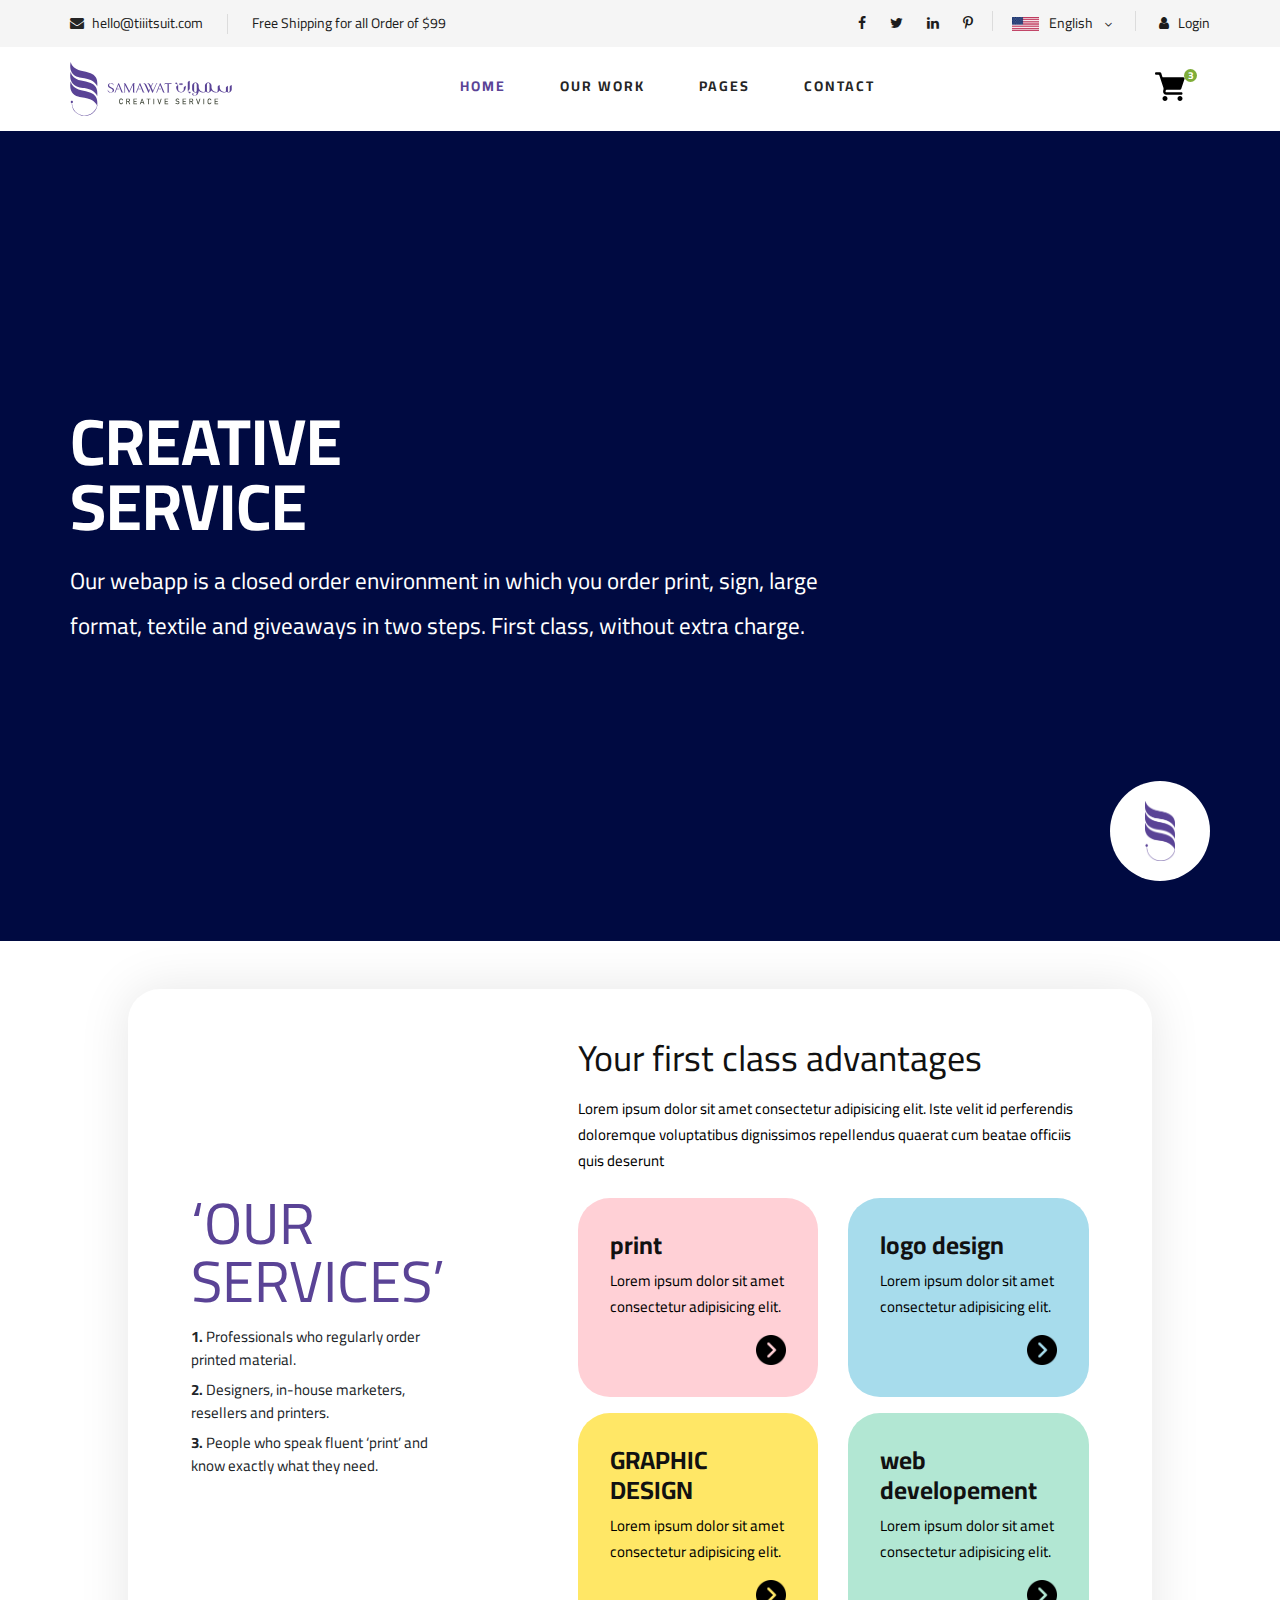
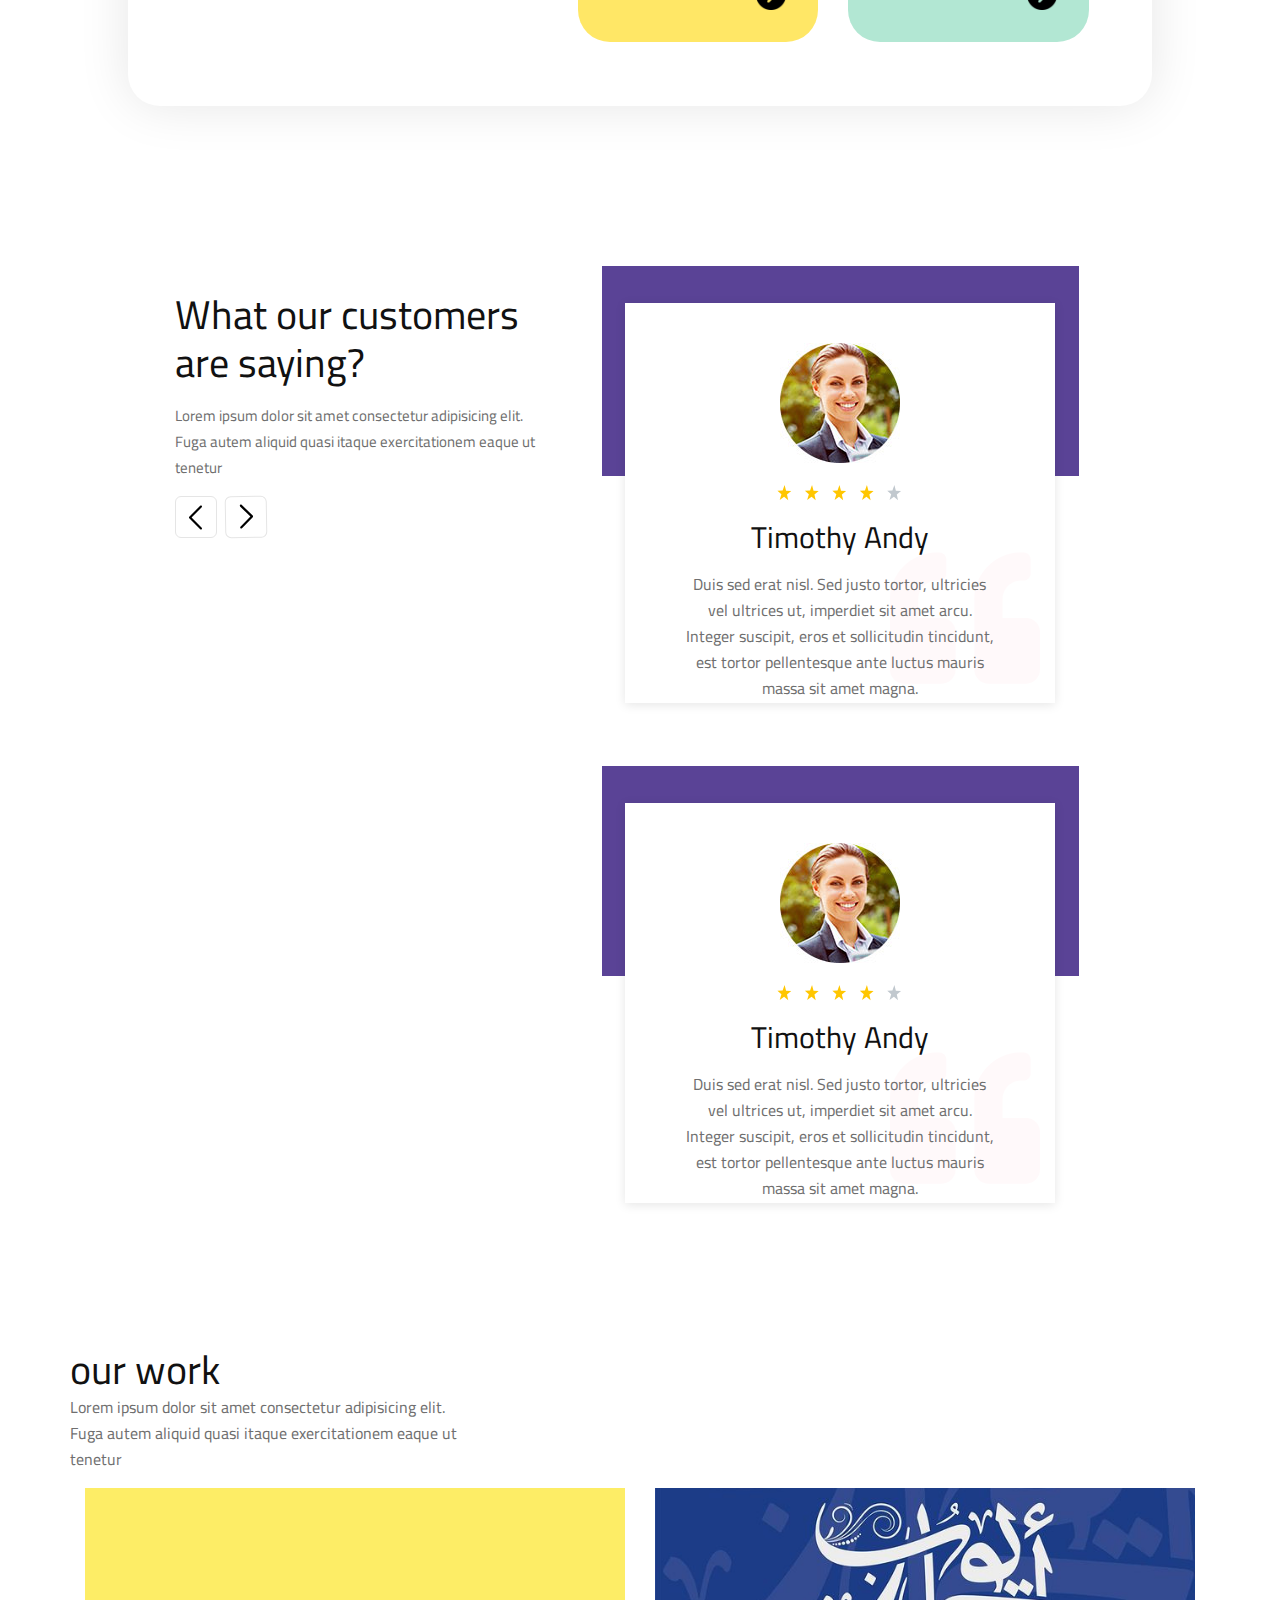
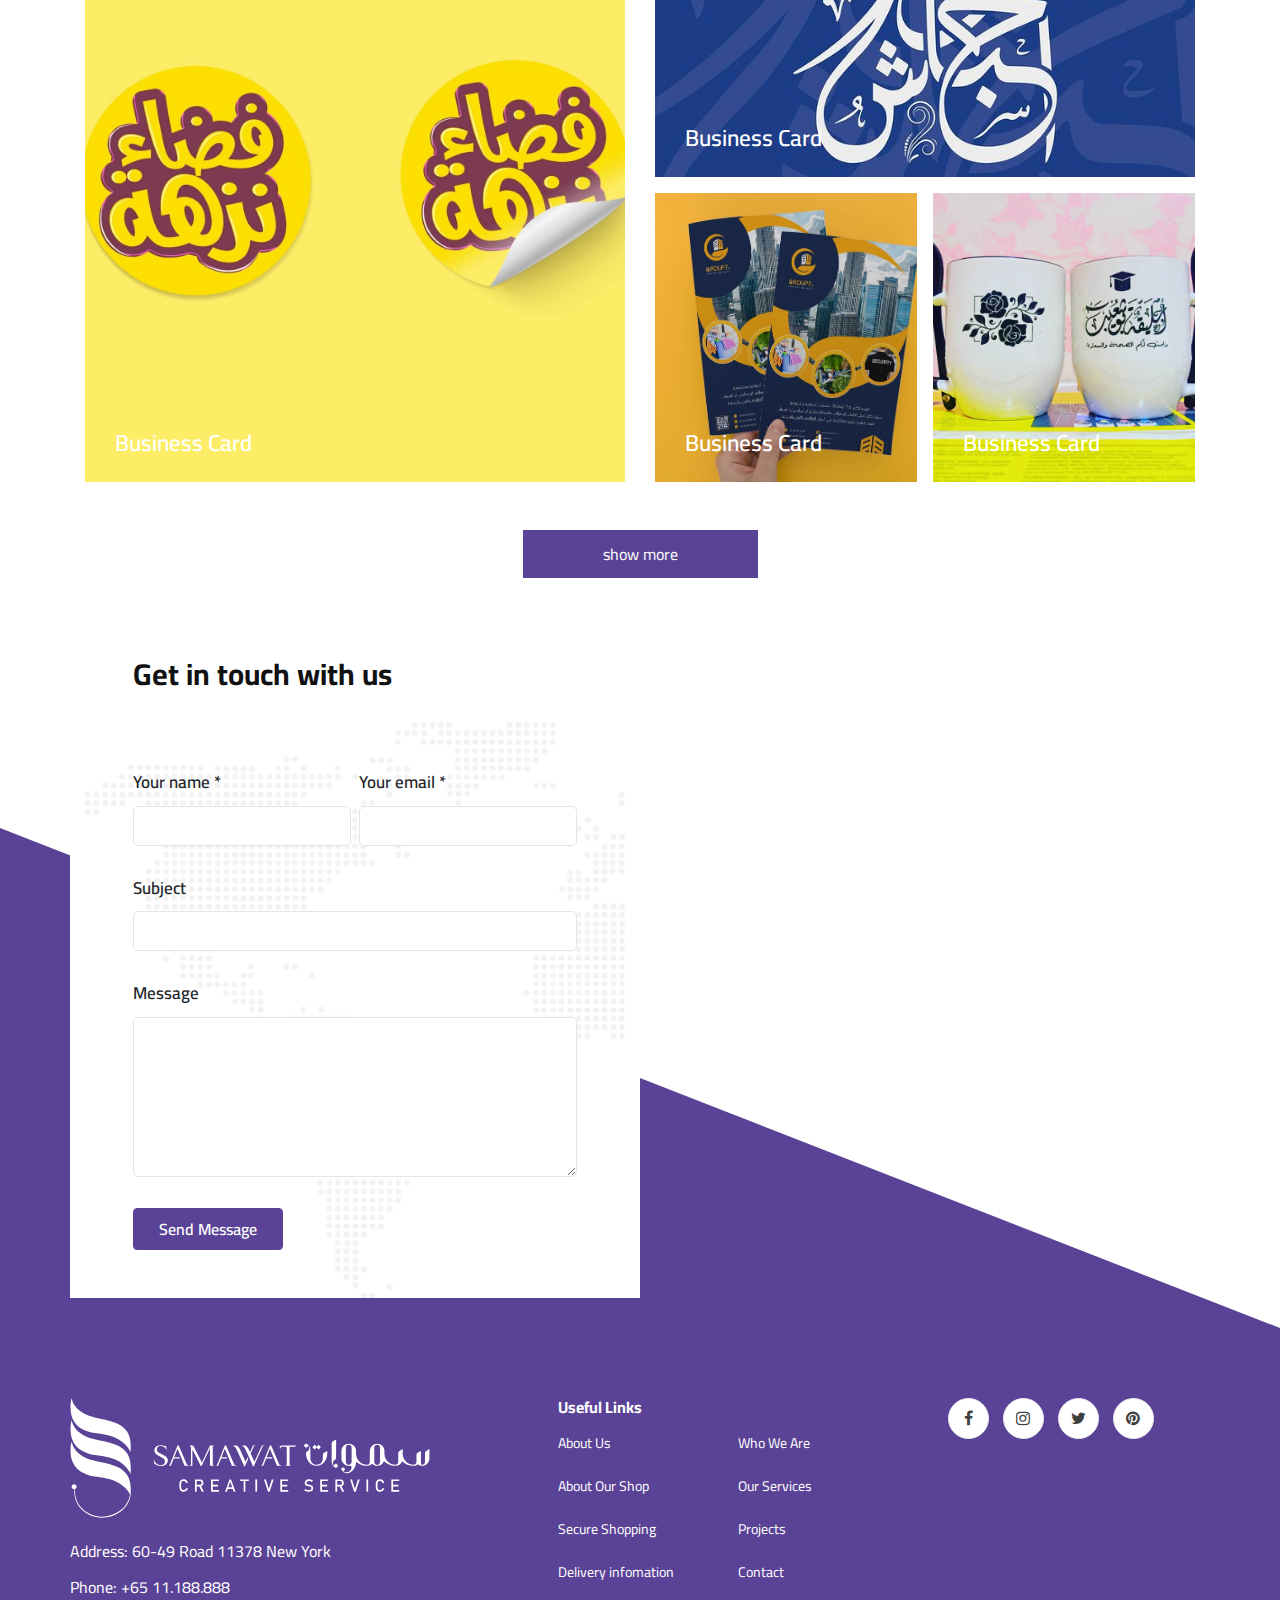
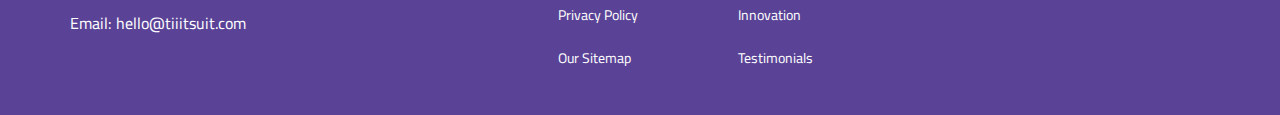
==== commit 23888263: "2 commit" ====
--- a/about-us.html
+++ b/about-us.html
@@ -375,7 +375,7 @@
         <div class="loader"></div>
     </div>
 
-    <div class="all-work p-5 text-center" id="all-work" style="display: none;">
+    <div class="all-work m-p-5 text-center" id="all-work" style="display: none;">
         <div class="container">
             <div class="close-svg-work">
                 <svg id="close" width="32" height="32" x="0" y="0" viewBox="0 0 311 311.07733" style="enable-background:new 0 0 512 512" xml:space="preserve" class=""><g><path xmlns="http://www.w3.org/2000/svg" d="m16.035156 311.078125c-4.097656 0-8.195312-1.558594-11.308594-4.695313-6.25-6.25-6.25-16.382812 0-22.632812l279.0625-279.0625c6.25-6.25 16.382813-6.25 22.632813 0s6.25 16.382812 0 22.636719l-279.058594 279.058593c-3.136719 3.117188-7.234375 4.695313-11.328125 4.695313zm0 0" fill="#fff" data-original="#fff"></path><path xmlns="http://www.w3.org/2000/svg" d="m295.117188 311.078125c-4.097657 0-8.191407-1.558594-11.308594-4.695313l-279.082032-279.058593c-6.25-6.253907-6.25-16.386719 0-22.636719s16.382813-6.25 22.636719 0l279.058594 279.0625c6.25 6.25 6.25 16.382812 0 22.632812-3.136719 3.117188-7.230469 4.695313-11.304687 4.695313zm0 0" fill="#fff" data-original="#fff"></path></g></svg>
@@ -383,7 +383,7 @@
             <div class="my-4">
                 <h2>our <span>work</span></h2>
             </div>
-            <div class="row">
+            <div class="row mt-5">
                 <div class="col-sm-12 col-md-6 col-lg-4 mb-3">
                     <div class="position-relative col-item">
                         <div>
@@ -440,7 +440,7 @@
     <div class="humberger__menu__overlay"></div>
     <div class="humberger__menu__wrapper">
         <div class="humberger__menu__logo">
-            <a href="#"><img src="img/logo/Untitled-1ds-08.svg" alt=""></a>
+            <a href="#"><img src="img/logo/g10.svg" alt=""></a>
         </div>
         <div class="humberger__menu__widget">
             <div class="header__top__right__language">
@@ -568,46 +568,40 @@
     <!-- Hero Section Begin -->
     <section class="hero">
         <div class="h-c">
-                <div class="row">
-                    <div class="col-lg-12">
-                        <div class="hero__item set-bg" data-setbg="img/webapp-cockpit-01-3000px-3.jpeg">
-                            <div class="container" style="height: 100%;">
-                                <div class="row">
-                                    <div class="col-6">
-                                        <div class="creative-service">
-                                            <div></div>
-                                            <div class="hero__text">
-                                                <h2 class="h2-title">CREATIVE <br>SERVICE</h2>
-                                                <p>
-                                                    Our webapp is a closed order environment in which you order print,
-                                                    sign, large format, textile and giveaways in two steps. First class,
-                                                    without extra charge.
-                                                </p>
-                                            </div>
-                                            <div></div>
-                                        </div>
-                                    </div>
-                                    <div class="col-6 position-relative">
-                                        <div class="logo-to-border position-absolute">
-                                            <img src="./img/g10.png" alt=".">
-                                        </div>
-                                    </div>
-                                </div>
+            <div class="container" style="height: 100%;">
+                <div class="d-flex flex-parent">
+                    <div></div>
+                    <div class="d-flex-1">
+                        <div class="creative-service">
+                            <div></div>
+                            <div class="hero__text">
+                                <h2 class="h2-title">CREATIVE <br>SERVICE</h2>
+                                <p>
+                                    Our webapp is a closed order environment in which you order print,
+                                    sign, large format, textile and giveaways in two steps. First class,
+                                    without extra charge.
+                                </p>
                             </div>
-                        </div>
-                    </div>
-                </div>
-    
+                            <div></div>
+                        </div>
+                    </div>
+                    <div class="d-flex-2 logo-parent">
+                        <div class="logo-to-border">
+                            <img src="./img/g10.png" alt=".">
+                        </div>
+                    </div>
+                </div>
+            </div>
         </div>
     </section>
     <!-- Hero Section End -->
 
     <section class="my-5">
-        <div class="con-box p-5">
+        <div class="con-box desk-p-5">
             <div class="container">
                 <div class="row">
-                    <div class="col-sm-12 col-lg-5 col-pad">
-                        <div class="d-flex flex-column justify-content-between align-items-center" style="height: 100%;">
+                    <div class="col-sm-12  col-xl-5 col-pad">
+                        <div class="d-flex flex-column justify-content-between" style="height: 100%;">
                             <div></div>
                             <div>
                                 <div class="mb-3">
@@ -615,30 +609,30 @@
                                         ‘our services’
                                     </span>
                                 </div>
-                                <div class="w-75">
-                                    <ol>
+                                <div class="mb-4">
+                                    <ul class="list-unstyled font-15px list-w-75">
                                         <li class="mb-2">
-                                            Professionals who regularly order printed material.
+                                            <b>1. </b> Professionals who regularly order printed material.
                                         </li>
                                         <li  class="mb-2">
-                                            Designers, in-house marketers, resellers and printers.
+                                            <b>2. </b>Designers, in-house marketers, resellers and printers.
                                         </li>
                                         <li>
-                                            People who speak fluent ‘print’ and know exactly what they need.
+                                            <b>3. </b>People who speak fluent ‘print’ and know exactly what they need.
                                         </li>
-                                    </ol>
+                                    </ul>
                                 </div>
                             </div>
                             <div></div>
                         </div>
                     </div>
-                    <div class="col-sm-12  col-lg-7 col-pad">
+                    <div class="col-sm-12   col-xl-7 col-pad">
                         <div>
                             <div class="mb-4">
                                 <h2 class="mb-3">
                                     Your first class advantages
                                 </h2>
-                                <p>
+                                <p class="font-15px">
                                     Lorem ipsum dolor sit amet consectetur adipisicing elit. Iste velit id perferendis
                                     doloremque voluptatibus dignissimos repellendus quaerat cum beatae officiis quis deserunt 
                                 </p>
@@ -652,7 +646,7 @@
                                                     <h3 class="mb-2">
                                                         print
                                                     </h3>
-                                                    <p>
+                                                    <p class="font-15px">
                                                         Lorem ipsum dolor sit amet consectetur adipisicing elit.
                                                     </p>
                                                 </div>
@@ -667,7 +661,7 @@
                                                     <h3 class="mb-2">
                                                         logo design
                                                     </h3>
-                                                    <p>
+                                                    <p class="font-15px">
                                                         Lorem ipsum dolor sit amet consectetur adipisicing elit.
                                                     </p>
                                                 </div>
@@ -682,7 +676,7 @@
                                                     <h3 class="mb-2">
                                                         GRAPHIC DESIGN
                                                     </h3>
-                                                    <p>
+                                                    <p class="font-15px">
                                                         Lorem ipsum dolor sit amet consectetur adipisicing elit.
                                                     </p>
                                                 </div>
@@ -697,7 +691,7 @@
                                                     <h3 class="mb-2">
                                                         web developement
                                                     </h3>
-                                                    <p>
+                                                    <p class="font-15px">
                                                         Lorem ipsum dolor sit amet consectetur adipisicing elit.
                                                     </p>
                                                 </div>
@@ -723,7 +717,7 @@
                     <div class="customers-left">
                          <div>
                              <h3 class="mb-3">What our customers are saying?</h3>
-                             <p>
+                             <p class="font-15px">
                                  Lorem ipsum dolor sit amet consectetur adipisicing elit. Fuga autem aliquid quasi itaque exercitationem eaque ut tenetur
                              </p>
                          </div>
@@ -799,13 +793,13 @@
         </div>
         <div>
             <div class="row img-grid">
-                <div class="col-sm-12 col-md-6 mobile-mb-3">
+                <div class="col-sm-12 col-md-6 mobile-mb-3 p-l-r">
                     <div class="position-relative" style="height: 100%;">
                         <img src="/img/img-4.jpg" alt="">
                         <h6>Business Card</h6>
                     </div>
                 </div>
-                <div class="col-sm-12 col-md-6">
+                <div class="col-sm-12 col-md-6 p-l-r">
                     <div class="two-div-owr-work">
                         <div class="mb-3 position-relative">
                             <img src="/img/img-2.jpeg" alt="">
@@ -813,7 +807,7 @@
                         </div>
                         <div>
                             <div class="cont-bottom-img">
-                                <div class="mr-3 position-relative">
+                                <div class="m-mr-3 position-relative">
                                     <img src="/img/img-3.jpg" alt="">
                                     <h6>Business Card</h6>
                                 </div>
@@ -836,13 +830,13 @@
         <div class="container" style="padding: 30px;">
             <div class="row">
                 <div class="col-sm-12 col-lg-6" style="background-color: #fff;">
-                    <div class="px-5">
+                    <div class="m-px-5">
                         <h2>Get in touch with us</h2>
                     </div>
                     <div class="bg-map">
-                        <div class="p-5">
+                        <div class="mm-p-5">
                             <form action="#">
-                                <div class="d-flex">
+                                <div class="d-flex m-flex-dir">
                                     <div class="w-100">
                                         <label for="">Your name *</label>
                                         <input type="text">
--- a/css/style.css
+++ b/css/style.css
@@ -2973,7 +2973,9 @@
 		cursor: pointer;
 		position: absolute;
 		right: 15px;
-		top: 22px;
+		/*top: 22px;*/
+		transform: translateY(-50%);
+    	top: 50%;
 	}
 	.header .container {
 		position: relative;
--- a/css/services.css
+++ b/css/services.css
@@ -64,6 +64,8 @@
 
 .humberger__open {
     border: none !important;
+    top: 50%;
+    transform: translateY(-50%);
 }
 
 .section-title h2:after,
@@ -132,7 +134,7 @@
     align-items: center;
     padding: 5px 0;
 }
-
+/*
 .col,
 .col-1, 
 .col-10, 
@@ -205,11 +207,15 @@
 .col-xl-auto {
     padding-right: 0px !important;
 }
-
+*/
 .hero {
-    height: 800px;
-    background-color: #7bcadc;
+    height: 90vh;
+    background-color: #000a41;
     padding-bottom: 0;
+    background-image: url(https://images.pexels.com/photos/1081685/pexels-photo-1081685.jpeg?auto=compress&cs=tinysrgb&dpr=2&h=750&w=1260);
+    background-size: cover;
+    background-position: center center;
+    background-repeat: no-repeat;
 }
 
 .h-c {
@@ -218,11 +224,28 @@
 
 .h-c .row {
     height: 100%;
+}
+
+.flex-parent {
+    flex-direction: column;
+    text-align: center;
+    justify-content: space-between;
+    height: 100%;
+    padding: 60px 25px;
 }
 
 .h-c .row {
     height: 100%;
     width: 100%;
+    margin: 0 auto;
+    text-align: center;
+    align-items: flex-end;
+}
+
+.logo-parent {
+    display: flex;
+    justify-content: center;
+    align-items: center;
 }
 
 .h-c .hero__item {
@@ -258,7 +281,7 @@
 }
 
 .h2-title {
-    font-size: 65px !important;
+    font-size: min(17vw,65px) !important;
     line-height: 65px !important;
     color: #fff !important;
     margin-bottom: 3.2rem;
@@ -266,9 +289,9 @@
 }
 
 .hero__text p {
-    font-size: 23px;
+    font-size: min(6vw, 23px);
     line-height: 2.8rem;
-    color: #000;
+    color: #fff;
 }
 
 
@@ -280,12 +303,18 @@
     display: flex;
     -ms-flex-direction: column;
     flex-direction: column;
-    border-radius: 2.4rem;
+    border-radius: 2rem;
     text-decoration: none;
     color: #313131;
     padding: 2.4rem;
+    padding: 1.5rem;
     transition: .2s ease-in-out;
     width: 100%;
+}
+
+.item h3 {
+    font-weight: 700;
+    font-size: 25px;
 }
 
 .item:hover {
@@ -387,7 +416,7 @@
 
     .customers-right > div{
         text-align: center;
-        padding: 40px 60px;
+        padding: 9px 8px;
         background-color: #fff;
         box-shadow: 0px 2px 10px 0px rgb(0 0 0 / 10%);
         position: relative;
@@ -399,6 +428,10 @@
         top: 37px;
     }
 
+    .customers-right p {
+        font-size: 14px;
+    }
+
     .customers-right::before {
         content: "";
         height: 42%;
@@ -423,7 +456,7 @@
     .customers-left {
         font-size: 47px;
         font-weight: 600;
-        padding: 40px 90px 0px 0;
+        padding: 10px 0px 0px 0;
     }
 
     .col-left-cust {
@@ -431,15 +464,11 @@
     }
 
     .customers-left h3 {
-        font-size: 40px;
+        font-size: 30px;
     }
 
     .our-work {
         height: fit-content;
-    }
-
-    .two-div-owr-work > div {
-        height: calc(578px / 2);
     }
 
     .our-work img {
@@ -455,6 +484,7 @@
 
     .img-grid {
         width: 100%;
+        margin-left: 0;
     }
 
     .our-work-head {
@@ -595,8 +625,7 @@
     }
 
     .all-work .container .row > div {
-        height: 370px;
-        width: 370px;
+        width: 100%;
     }
 
     .all-work .container .row img {
@@ -609,6 +638,7 @@
     .close-svg-work {
         display: flex;
         justify-content: flex-end;
+        padding-top: 40px;
     }
 
     .close-svg-work svg {
@@ -640,7 +670,73 @@
     .col-item > div:hover {
         opacity: 1;
     }
-@media (min-width: 768px) { 
+
+    .desk-p-5 {
+        padding: 1rem!important;
+    }
+
+    .font-15px {
+        font-size: 15px;
+    }
+
+    .cont-bottom-img {
+        flex-direction: column;
+    }
+
+    .m-mr-3 {
+        margin-bottom: 1rem!important;
+    }
+
+    .m-flex-dir {
+        flex-direction: column;
+    }
+
+    .m-px-5 {
+        margin-bottom: 30px;
+    }
+
+    .p-l-r {
+        padding-right: 0;
+        padding-left: 0;
+    }
+
+    @media (min-width: 768px) {
+
+        .hero {
+            background-size: contain;
+            background-position: right;
+        }
+
+        .p-l-r {
+            padding-right: 15px;
+            padding-left: 15px;
+        }
+
+    .m-px-5 {
+        padding-left: 3rem!important;
+    }
+        
+    .mm-p-5 {
+            padding: 3rem!important;
+    }
+
+    .all-work .container .row > div {
+        height: 370px;
+        width: 370px;
+    }
+
+    .m-flex-dir {
+        flex-direction: row;
+    }
+
+    .two-div-owr-work > div {
+        height: calc(578px / 2);
+    }
+
+    .cont-bottom-img {
+        flex-direction: row;
+    }
+
     .hero__item {
         padding-left: 75px;
         text-align: left;
@@ -653,6 +749,23 @@
     .iframe-div {
         height: 460px;
     }
+
+    .customers-right > div {
+        padding: 17px 31px;
+    }
+
+    .customers-right p {
+        font-size: 16px;
+    }
+
+    .m-mr-3 {
+        margin-right: 1rem!important;
+        margin-bottom: 0!important;
+    }
+
+    .m-p-5 {
+        padding: 3rem!important;
+    }
 }
 
 @media (min-width: 992px) { 
@@ -677,10 +790,62 @@
     .customers {
         margin: 10rem 10rem 5rem 10rem!important;
     }
-}
-
-@media (min-width: 992px) {  
+
+    .item {
+        padding: 2rem;
+    }
+
+    .desk-p-5 {
+        padding: 3rem!important;
+    }
+
+    .list-w-75 {
+        width: 75%;
+    }
+
+    .customers-left h3 {
+        font-size: 40px;
+    }
+
+    .flex-parent {
+        flex-direction: row;
+    }
+
+    .hero__text h2 {
+        margin: 20px 0;
+    }
+
+    .d-flex-1 {
+        flex: .7;
+        text-align: left;
+    }
+
+    .logo-parent {
+        justify-content: end;
+        align-items: flex-end;
+        flex: .3;
+    }
+}
+
+
+@media (min-width: 1200px) {
+    .flex-parent {
+        padding: 60px 0;
+    }
+
+    .customers-right > div{
+        padding: 40px 60px;
+    }
+
+    .item h3 {
+        font-size: 25px;
+    }
+
+}
+
+@media (min-width: 1440px) {  
     .item {
         padding: 2.4rem;
     }
 }
+
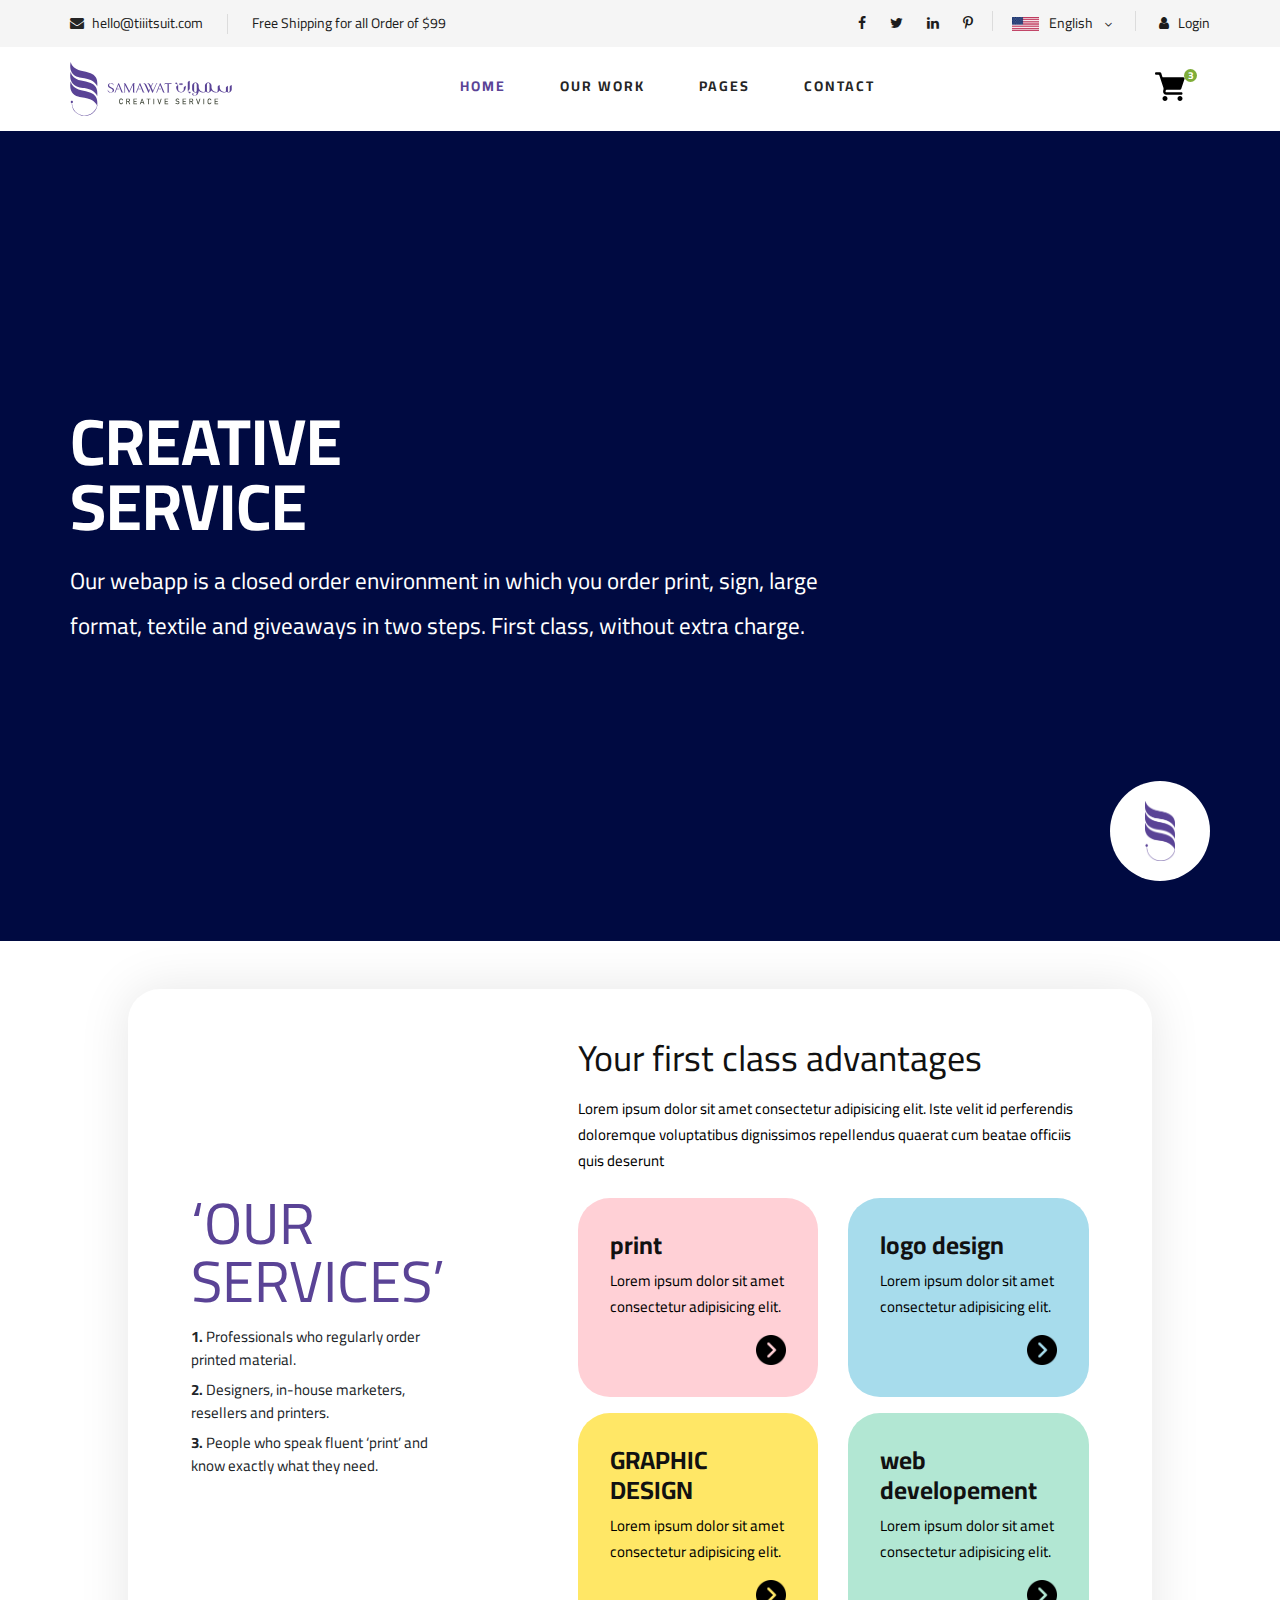
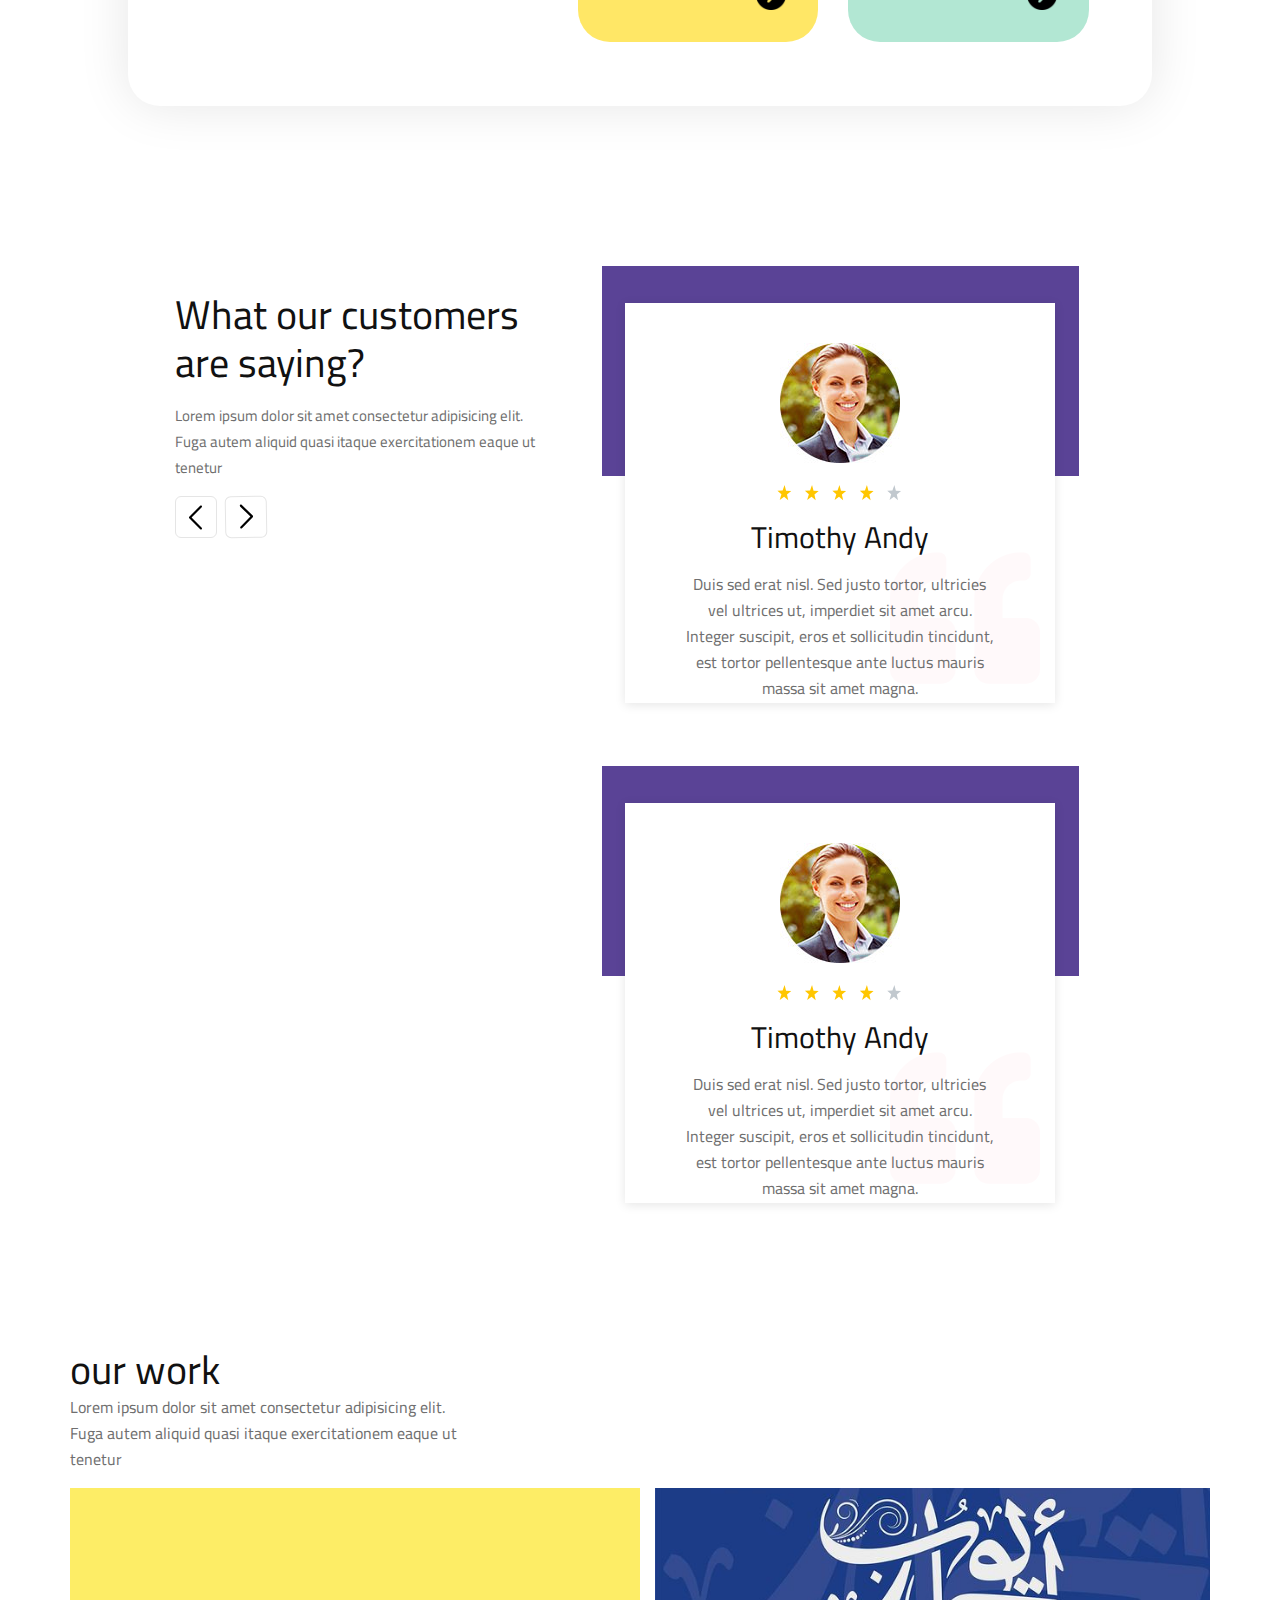
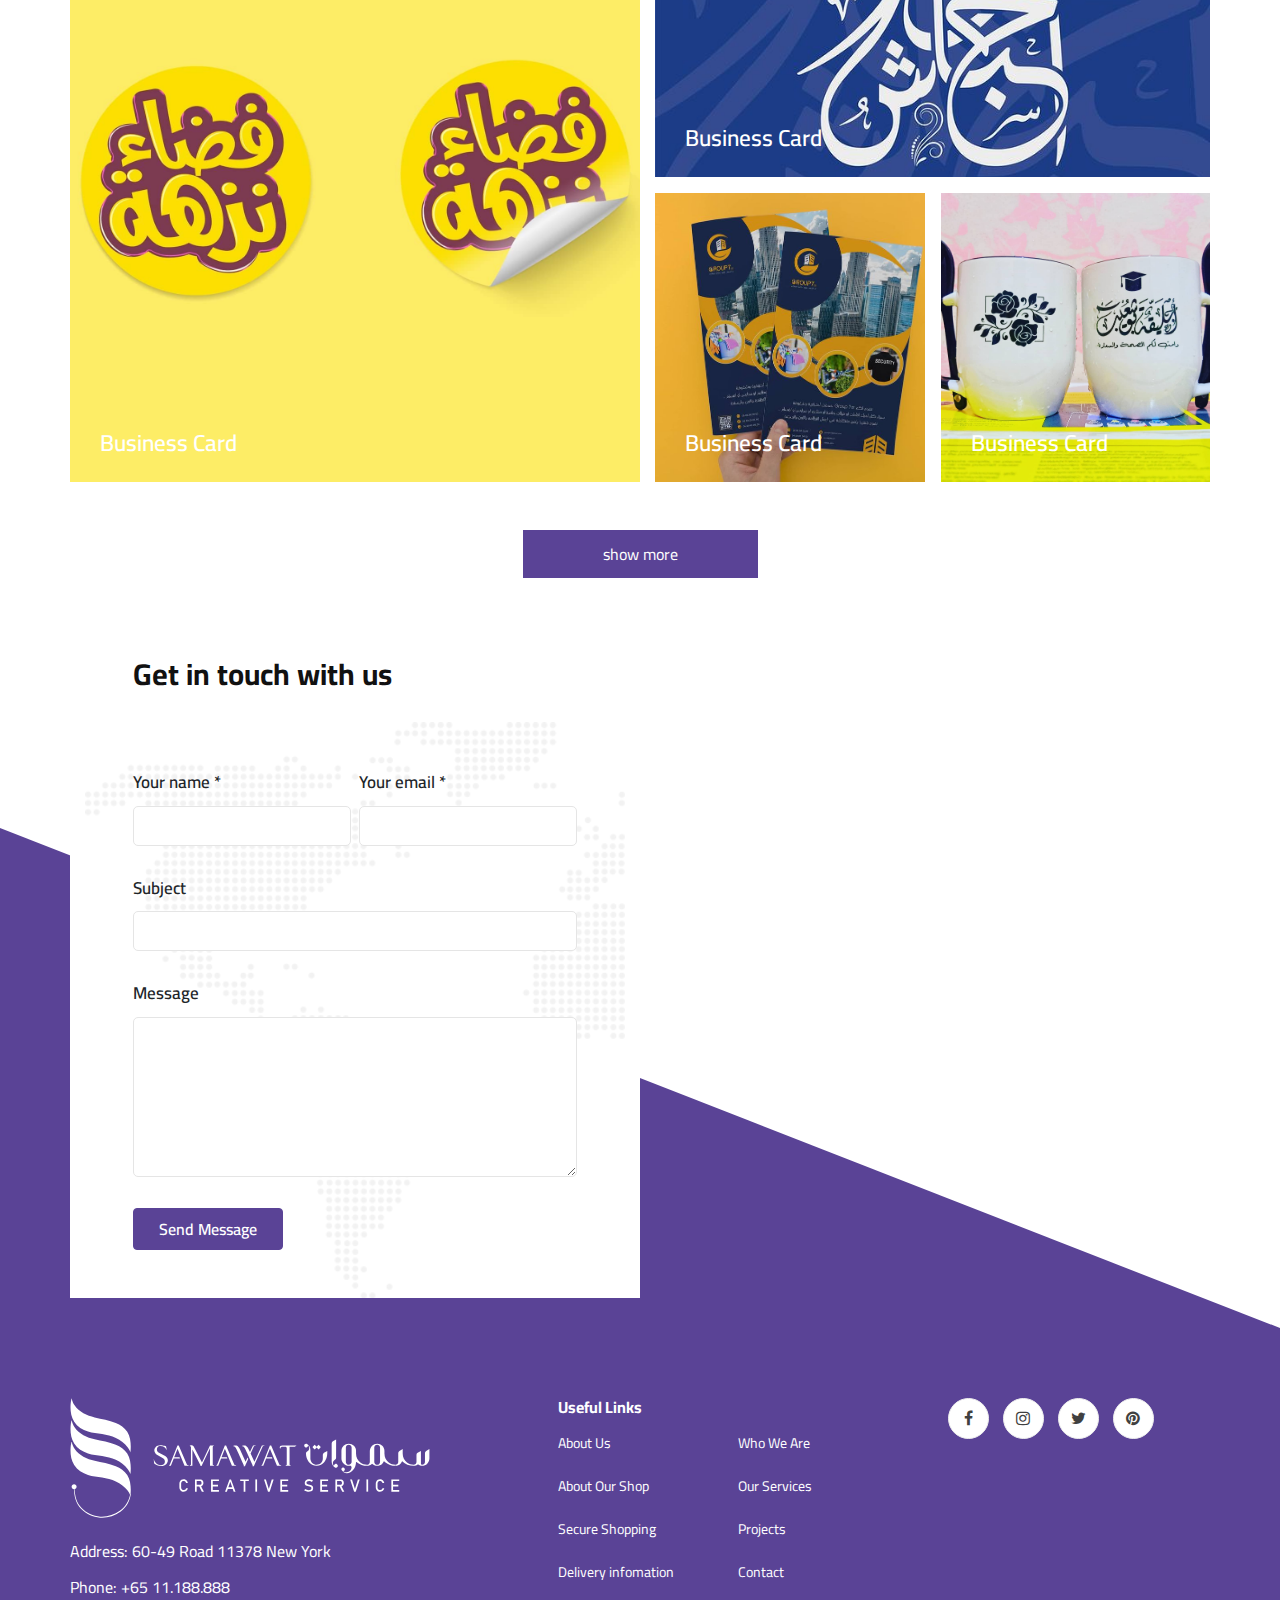
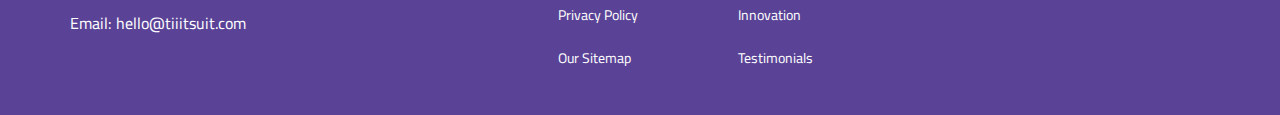
==== commit 6a480fa6: "hfh" ====
--- a/about-us.html
+++ b/about-us.html
@@ -440,7 +440,7 @@
     <div class="humberger__menu__overlay"></div>
     <div class="humberger__menu__wrapper">
         <div class="humberger__menu__logo">
-            <a href="#"><img src="img/logo/g10.svg" alt=""></a>
+            <a href="#"><img src="./img/logo/g10.svg" alt=""></a>
         </div>
         <div class="humberger__menu__widget">
             <div class="header__top__right__language">
@@ -738,10 +738,10 @@
                         <div class="customers-right position-relative">
                             <div class="text-center">
                                 <div class="mb-3">
-                                    <img src="img/testimonial-3.jpeg" class="mx-auto" alt="">
+                                    <img src="./img/testimonial-3.jpeg" class="mx-auto" alt="">
                                 </div>
                                 <div class="mb-3">
-                                    <img src="/img/media/rate.svg" class="mx-auto" alt="">
+                                    <img src="./img/media/rate.svg" class="mx-auto" alt="">
                                 </div>
                                 <div class="mb-3">
                                     <h3>Timothy Andy</h3>
@@ -752,17 +752,17 @@
                                     </p>
                                 </div>
                                 <div class="quote">
-                                    <img src="img/fa-solid_quote-left.svg" alt="">
+                                    <img src="./img/fa-solid_quote-left.svg" alt="">
                                 </div>
                             </div>
                         </div>
                         <div class="customers-right position-relative">
                             <div class="text-center">
                                 <div class="mb-3">
-                                    <img src="img/testimonial-3.jpeg" class="mx-auto" alt="">
+                                    <img src="./img/testimonial-3.jpeg" class="mx-auto" alt="">
                                 </div>
                                 <div class="mb-3">
-                                    <img src="/img/media/rate.svg" class="mx-auto" alt="">
+                                    <img src="./img/media/rate.svg" class="mx-auto" alt="">
                                 </div>
                                 <div class="mb-3">
                                     <h3>Timothy Andy</h3>
@@ -773,7 +773,7 @@
                                     </p>
                                 </div>
                                 <div class="quote">
-                                    <img src="img/fa-solid_quote-left.svg" alt="">
+                                    <img src="./img/fa-solid_quote-left.svg" alt="">
                                 </div>
                             </div>
                         </div>
@@ -793,26 +793,26 @@
         </div>
         <div>
             <div class="row img-grid">
-                <div class="col-sm-12 col-md-6 mobile-mb-3 p-l-r">
+                <div class="col-sm-12 col-md-6 mobile-mb-3 p-l-r p-l0">
                     <div class="position-relative" style="height: 100%;">
-                        <img src="/img/img-4.jpg" alt="">
+                        <img src="./img/img-4.jpg" alt="">
                         <h6>Business Card</h6>
                     </div>
                 </div>
                 <div class="col-sm-12 col-md-6 p-l-r">
                     <div class="two-div-owr-work">
                         <div class="mb-3 position-relative">
-                            <img src="/img/img-2.jpeg" alt="">
+                            <img src="./img/img-2.jpeg" alt="">
                             <h6>Business Card</h6>
                         </div>
                         <div>
                             <div class="cont-bottom-img">
                                 <div class="m-mr-3 position-relative">
-                                    <img src="/img/img-3.jpg" alt="">
+                                    <img src="./img/img-3.jpg" alt="">
                                     <h6>Business Card</h6>
                                 </div>
                                 <div class="position-relative">
-                                    <img src="/img/img-1.jpeg" alt="">
+                                    <img src="./img/img-1.jpeg" alt="">
                                     <h6>Business Card</h6>
                                 </div>
                             </div>
--- a/css/services.css
+++ b/css/services.css
@@ -228,7 +228,6 @@
 
 .flex-parent {
     flex-direction: column;
-    text-align: center;
     justify-content: space-between;
     height: 100%;
     padding: 60px 25px;
@@ -261,8 +260,8 @@
     bottom: 30px;
     right: 0;
     background-color: white;
-    height: 100px;
-    width: 100px;
+    height: 80px;
+    width: 80px;
     border-radius: 50%;
     display: flex;
     justify-content: center;
@@ -290,7 +289,7 @@
 
 .hero__text p {
     font-size: min(6vw, 23px);
-    line-height: 2.8rem;
+    line-height: 2rem;
     color: #fff;
 }
 
@@ -672,7 +671,8 @@
     }
 
     .desk-p-5 {
-        padding: 1rem!important;
+        padding-top: 2rem!important;
+        padding-bottom: 2rem!important;
     }
 
     .font-15px {
@@ -701,15 +701,28 @@
     }
 
     @media (min-width: 768px) {
+
 
         .hero {
             background-size: contain;
             background-position: right;
         }
 
+        .logo-to-border {
+            height: 100px;
+            width: 100px;
+        }
+
+        .hero__text p {
+            line-height: 2.8rem;
+        }
+
         .p-l-r {
-            padding-right: 15px;
             padding-left: 15px;
+        }
+
+        .p-l0 {
+            padding-left: 0px;
         }
 
     .m-px-5 {
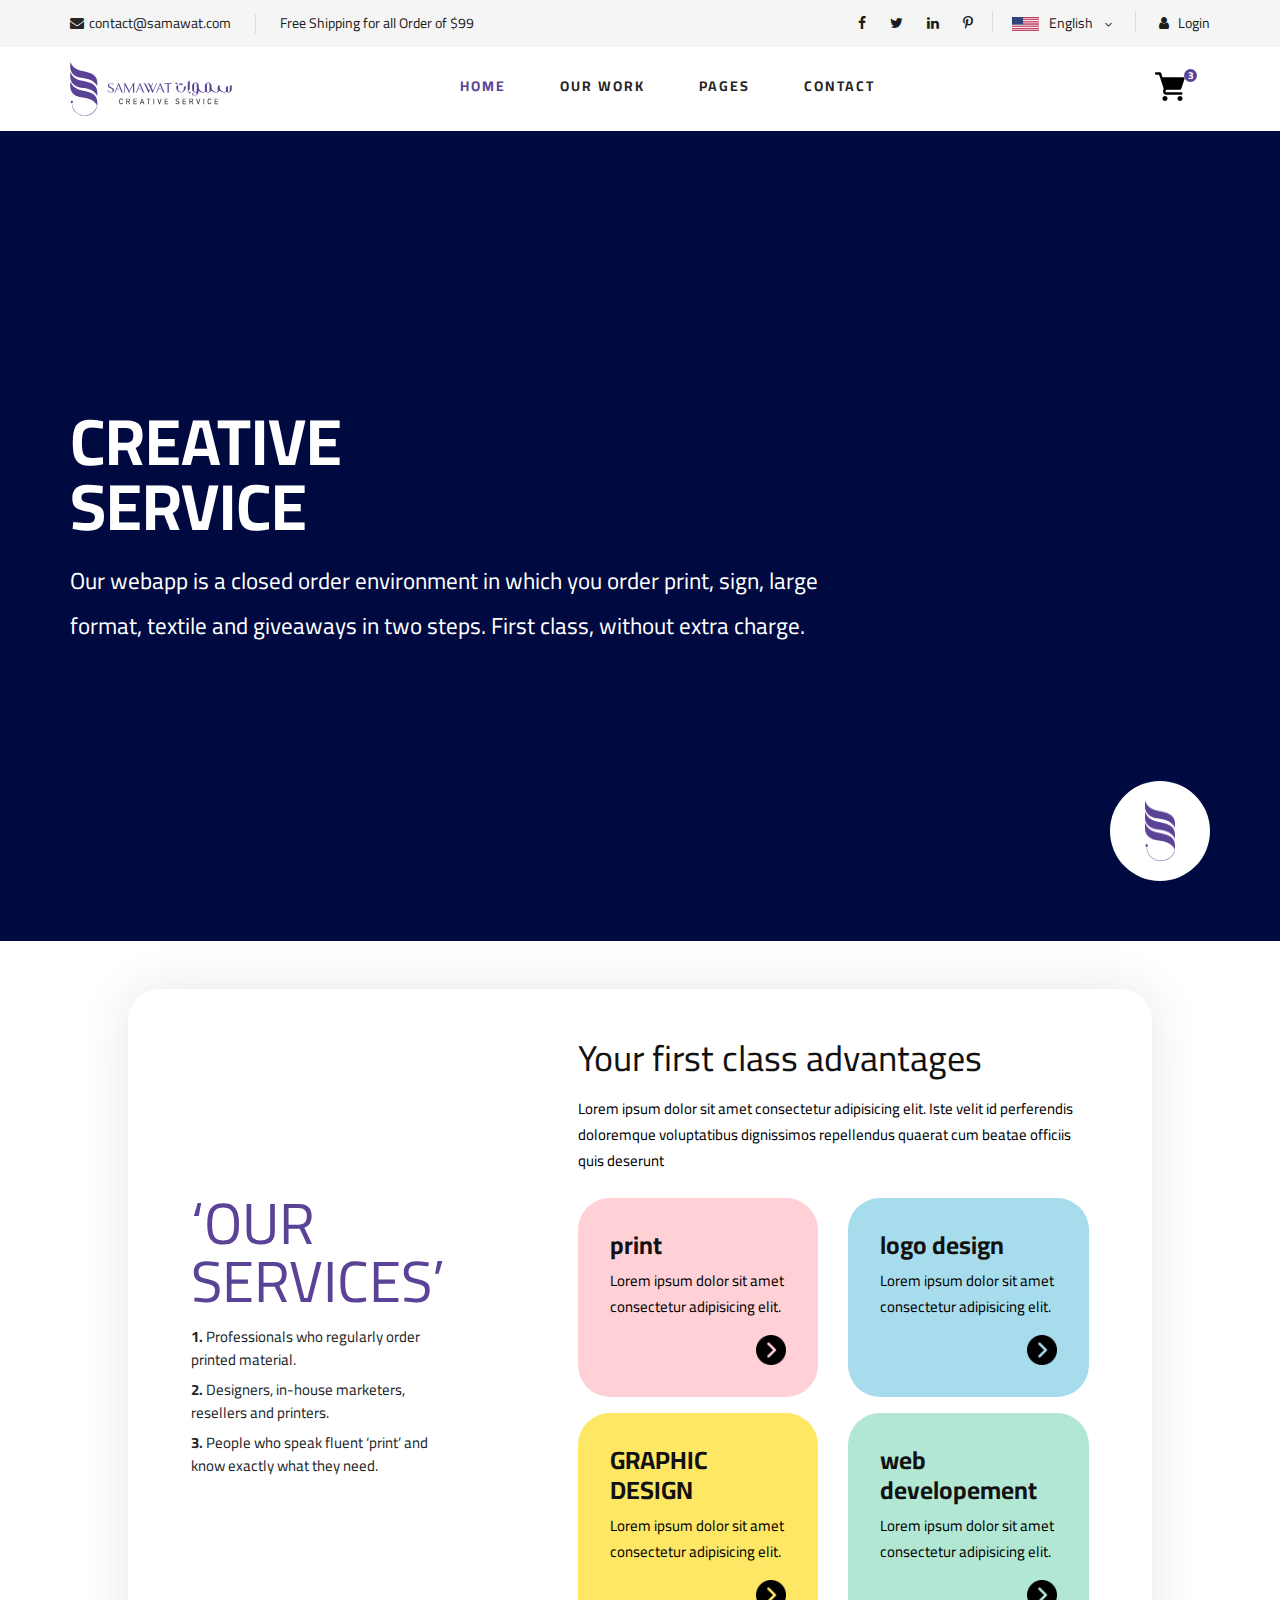
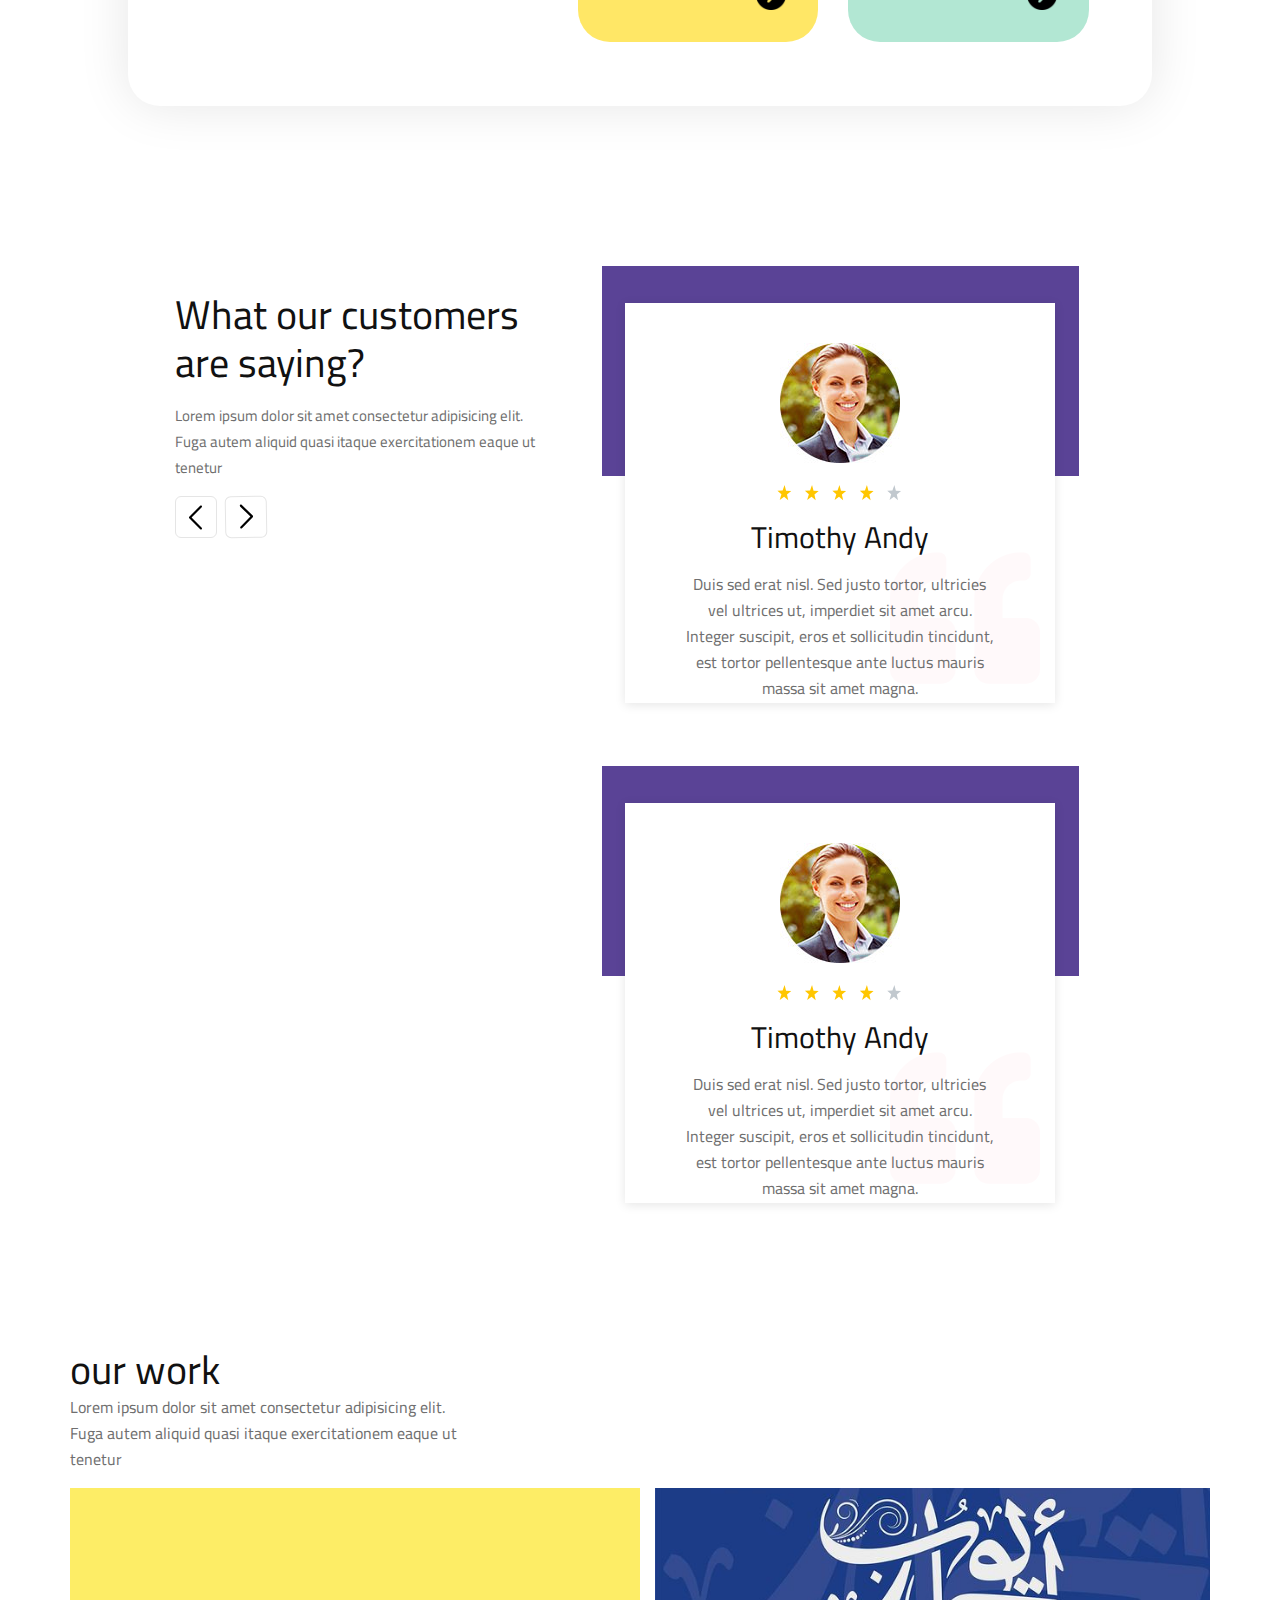
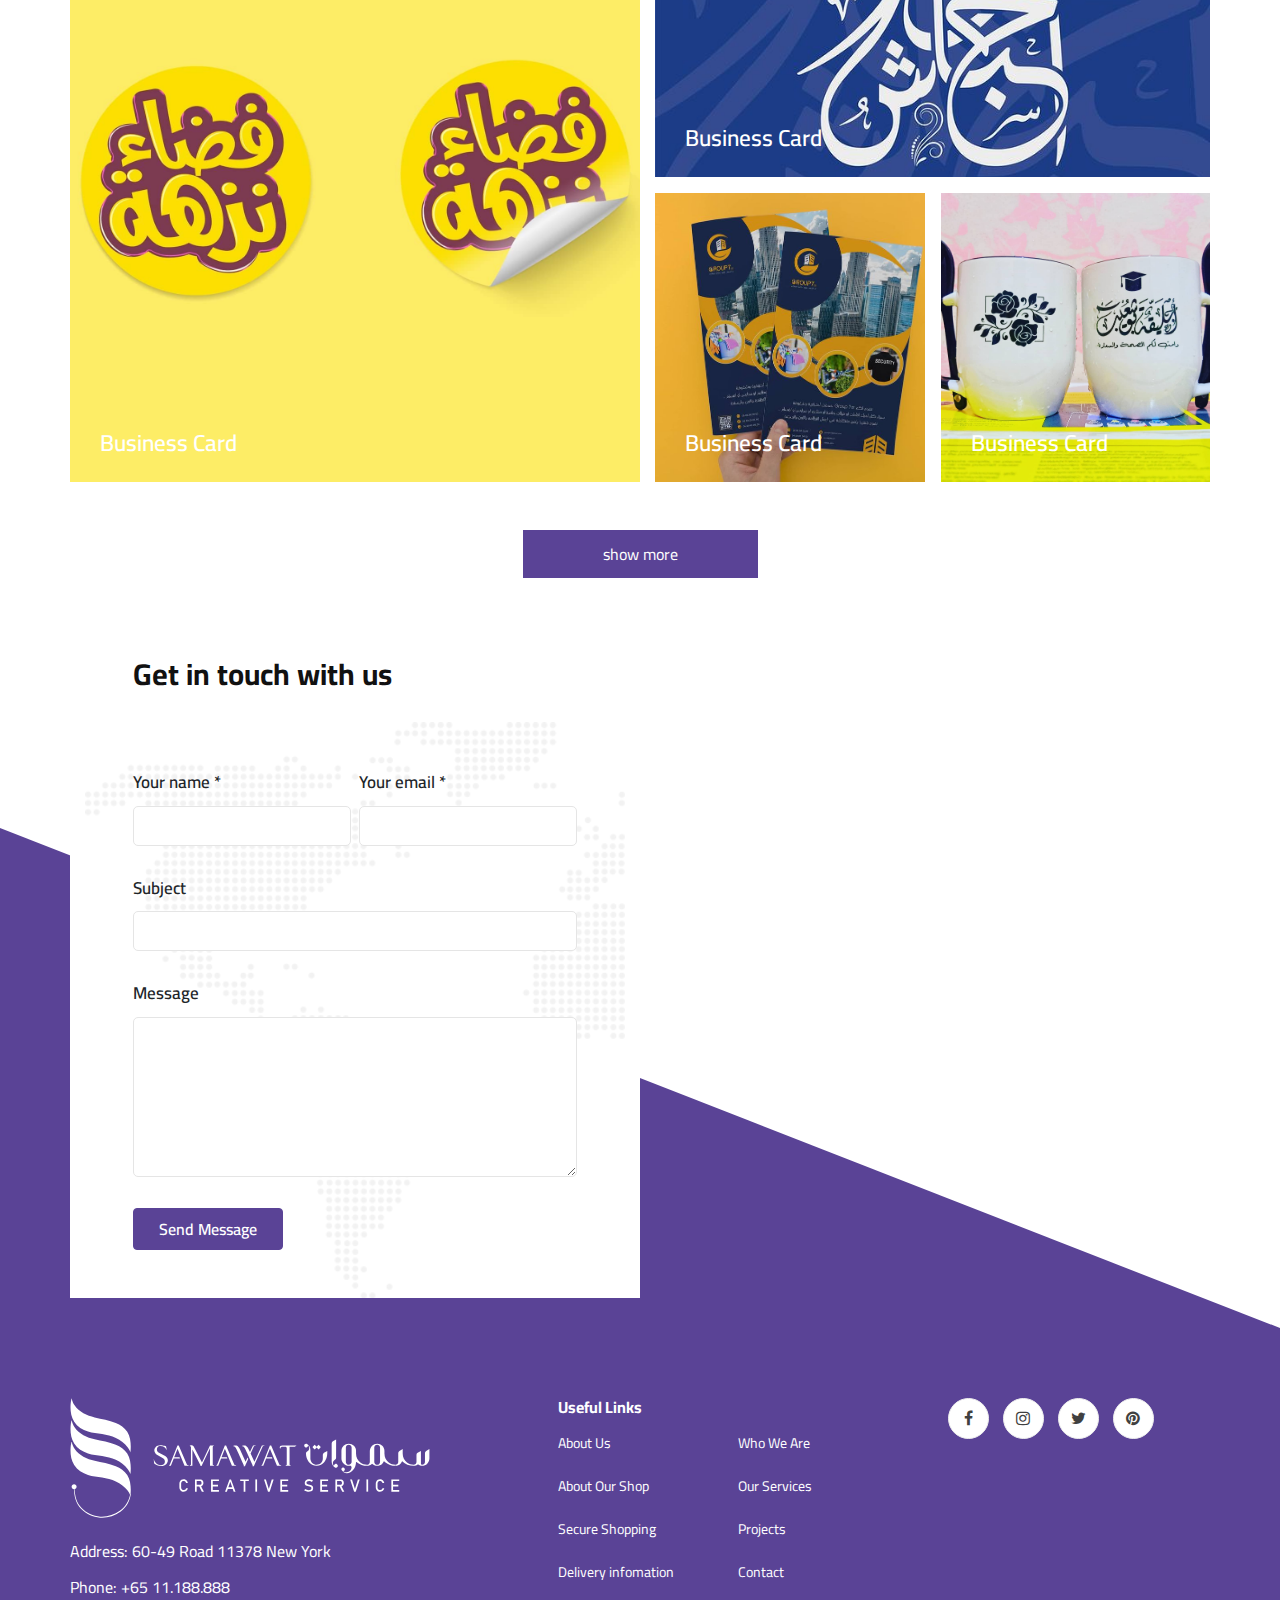
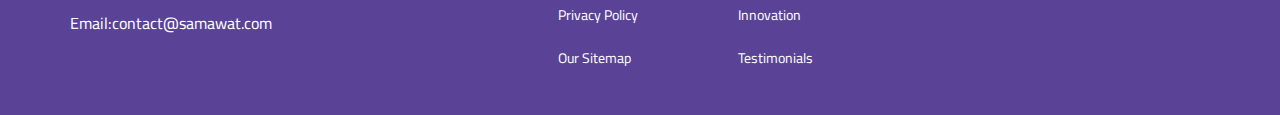
==== commit 3e826442: "change color" ====
--- a/about-us.html
+++ b/about-us.html
@@ -477,7 +477,7 @@
         </div>
         <div class="humberger__menu__contact">
             <ul>
-                <li><i class="fa fa-envelope"></i> hello@tiiitsuit.com</li>
+                <li><i class="fa fa-envelope"></i>contact@samawat.com</li>
                 <li>Free Shipping for all Order of $99</li>
             </ul>
         </div>
@@ -492,7 +492,7 @@
                     <div class="col-lg-6">
                         <div class="header__top__left">
                             <ul>
-                                <li><i class="fa fa-envelope"></i> hello@tiiitsuit.com</li>
+                                <li><i class="fa fa-envelope"></i>contact@samawat.com</li>
                                 <li>Free Shipping for all Order of $99</li>
                             </ul>
                         </div>
@@ -879,7 +879,7 @@
                         <ul>
                             <li>Address: 60-49 Road 11378 New York</li>
                             <li>Phone: +65 11.188.888</li>
-                            <li>Email: hello@tiiitsuit.com</li>
+                            <li>Email:contact@samawat.com</li>
                         </ul>
                     </div>
                 </div>
--- a/css/style.css
+++ b/css/style.css
@@ -524,7 +524,7 @@
 .header__cart ul li a span {
 	height: 13px;
 	width: 13px;
-	background: #7fad39;
+	background: #5a4396;
 	font-size: 10px;
 	color: #ffffff;
 	line-height: 13px;
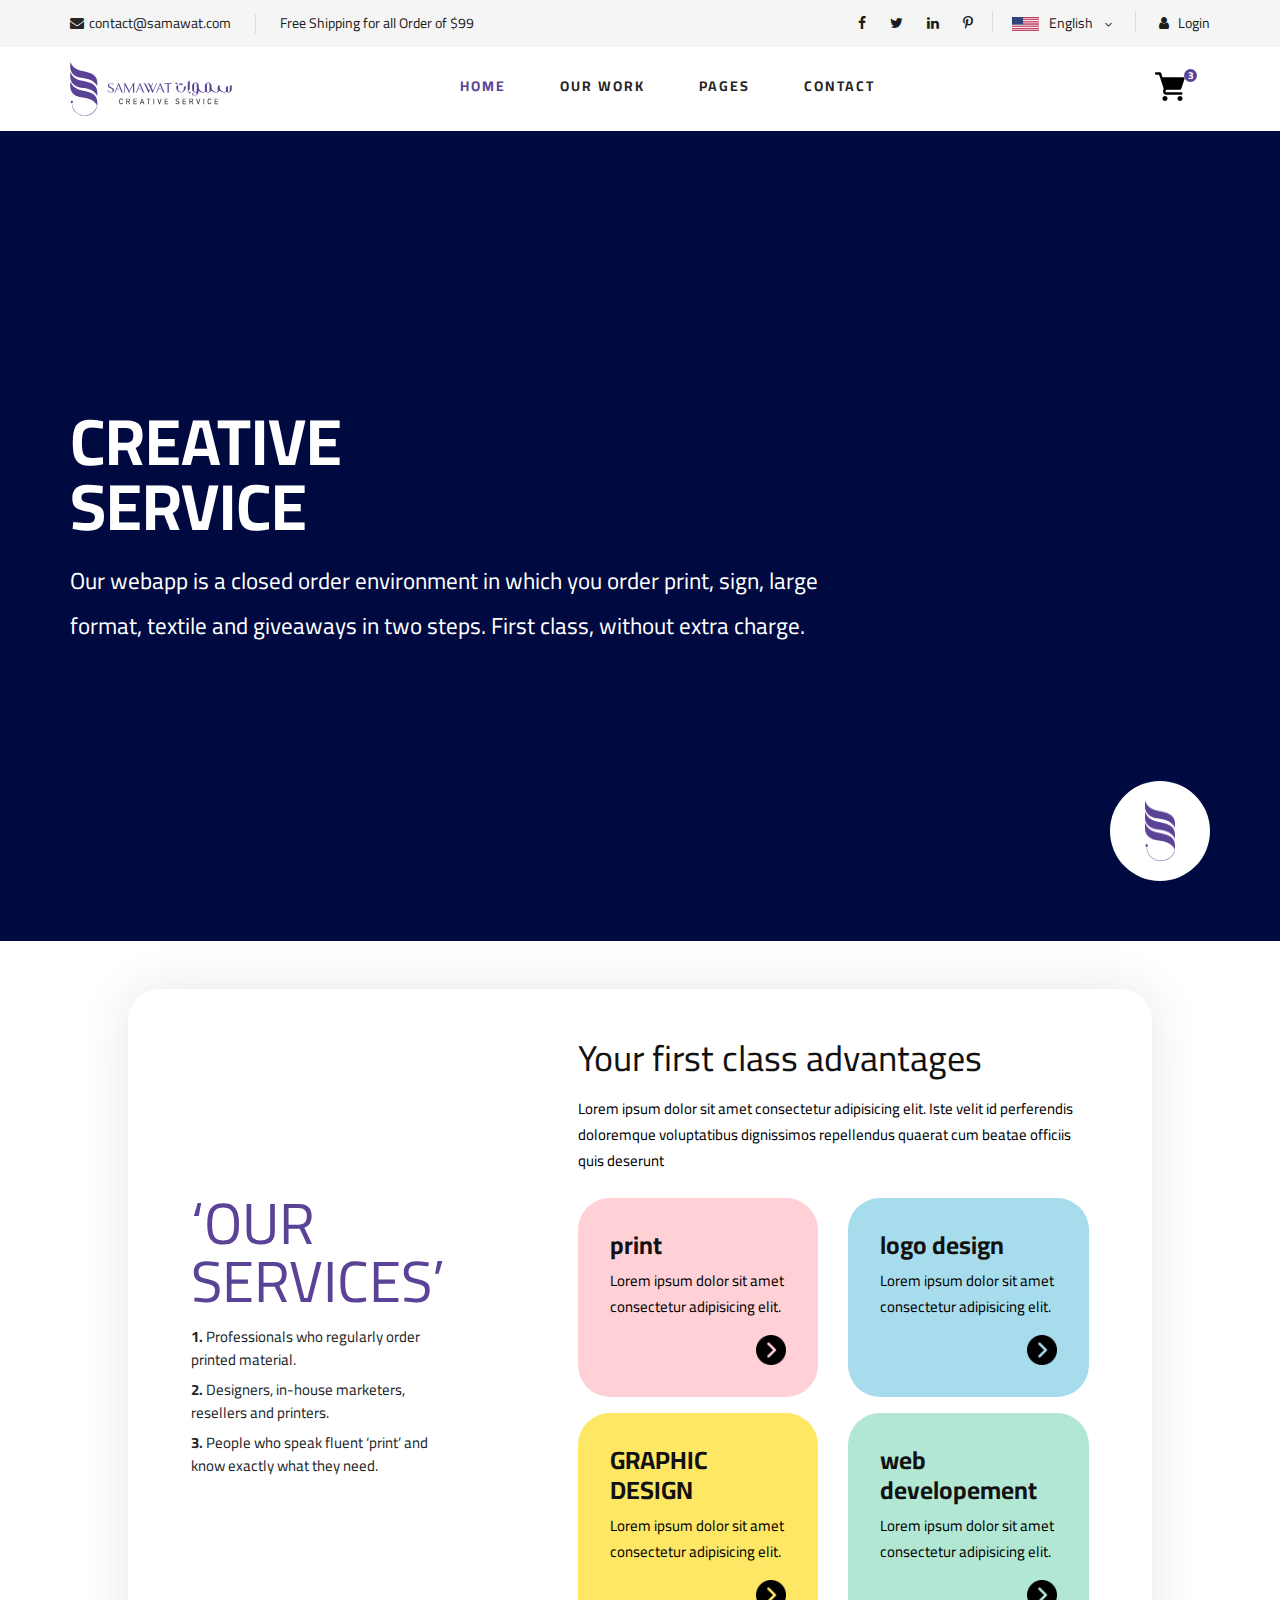
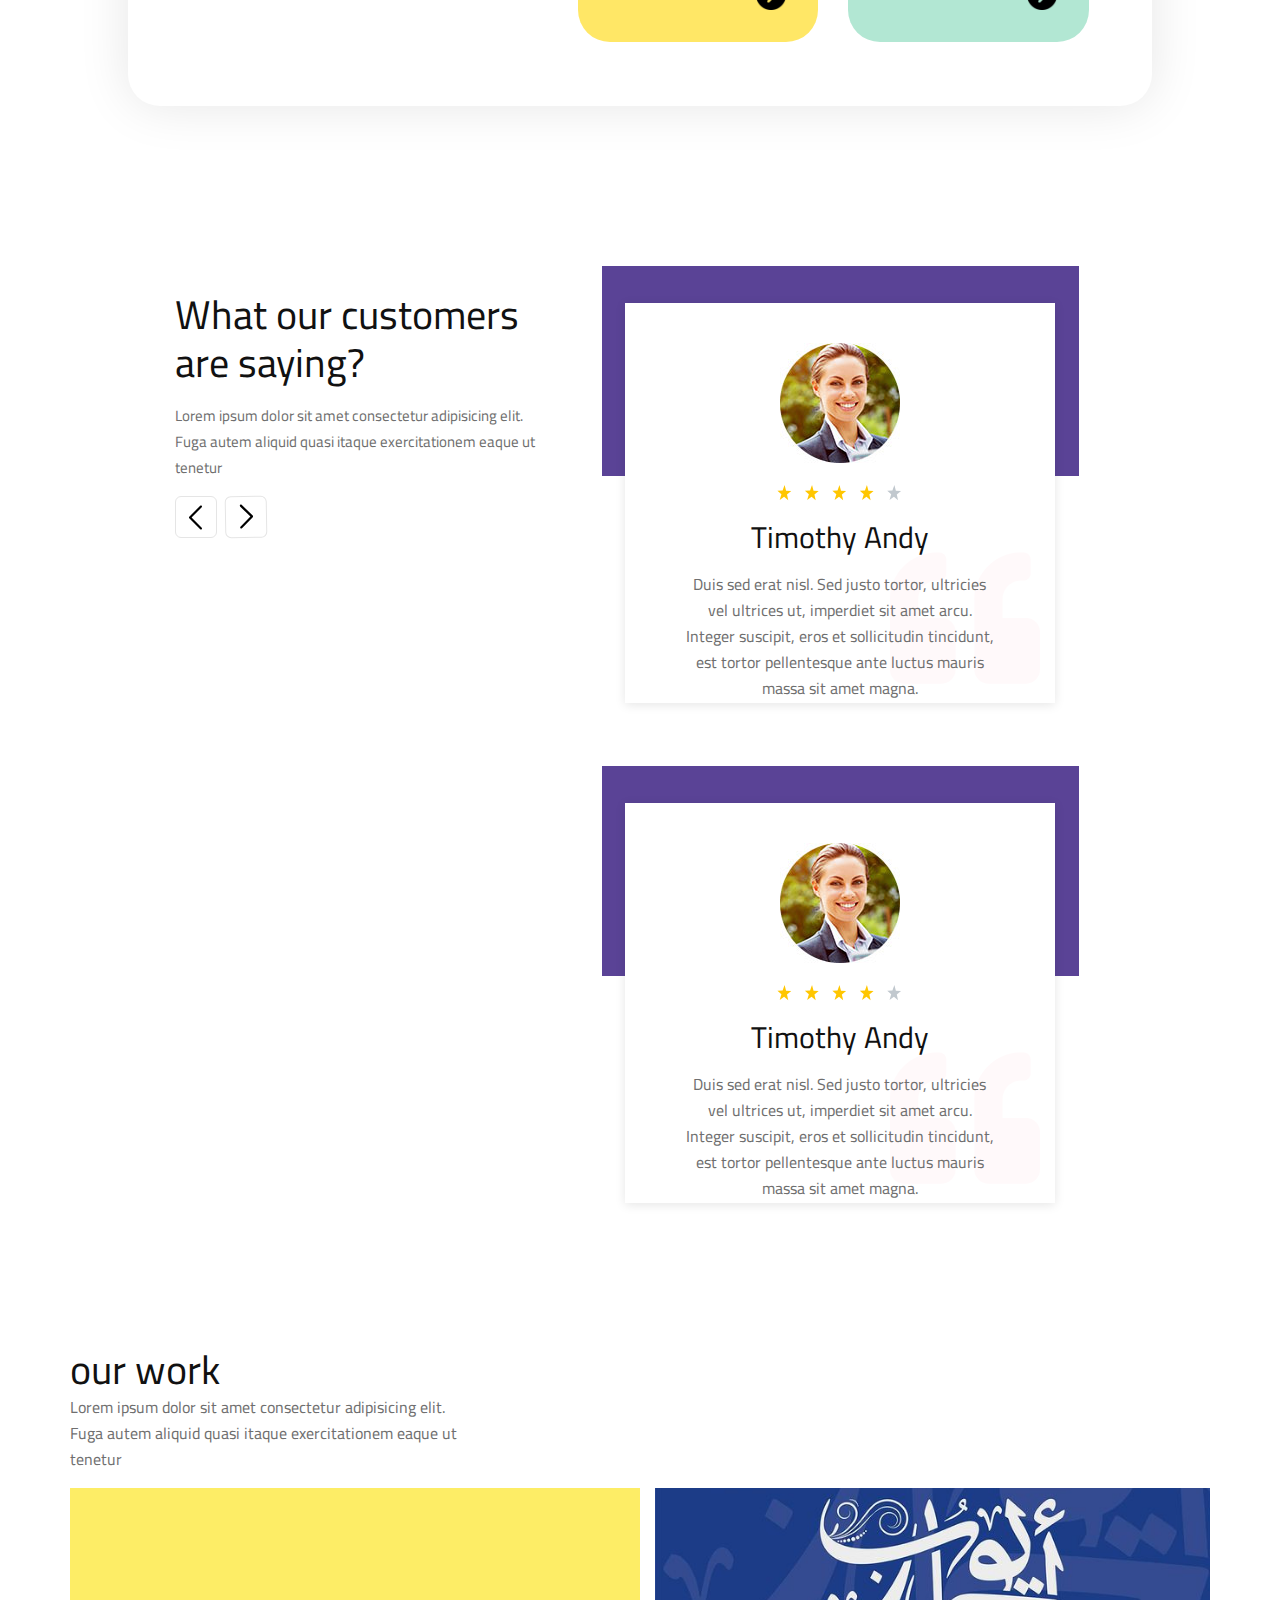
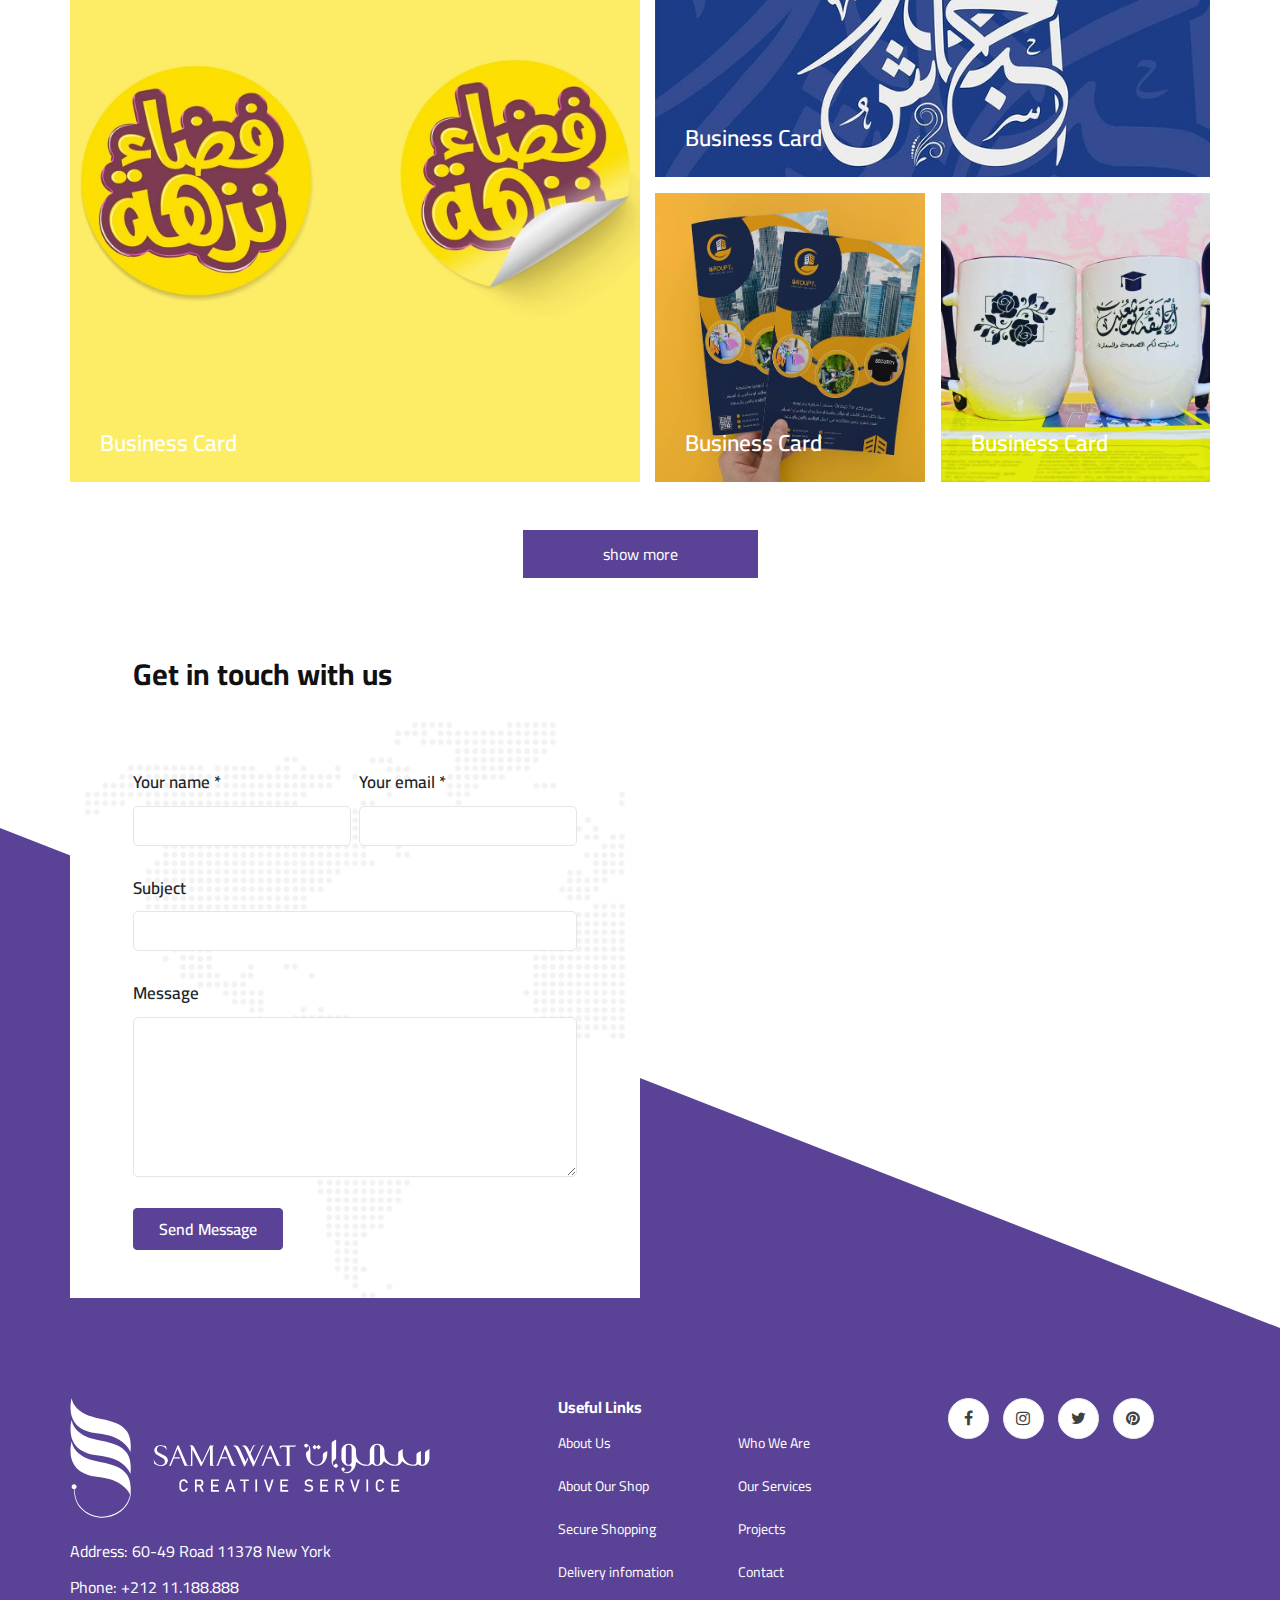
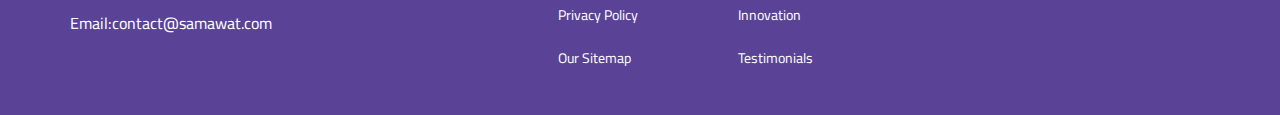
==== commit a06d14a1: "be" ====
--- a/about-us.html
+++ b/about-us.html
@@ -878,7 +878,7 @@
                         </div>
                         <ul>
                             <li>Address: 60-49 Road 11378 New York</li>
-                            <li>Phone: +65 11.188.888</li>
+                            <li>Phone: +212 11.188.888</li>
                             <li>Email:contact@samawat.com</li>
                         </ul>
                     </div>
